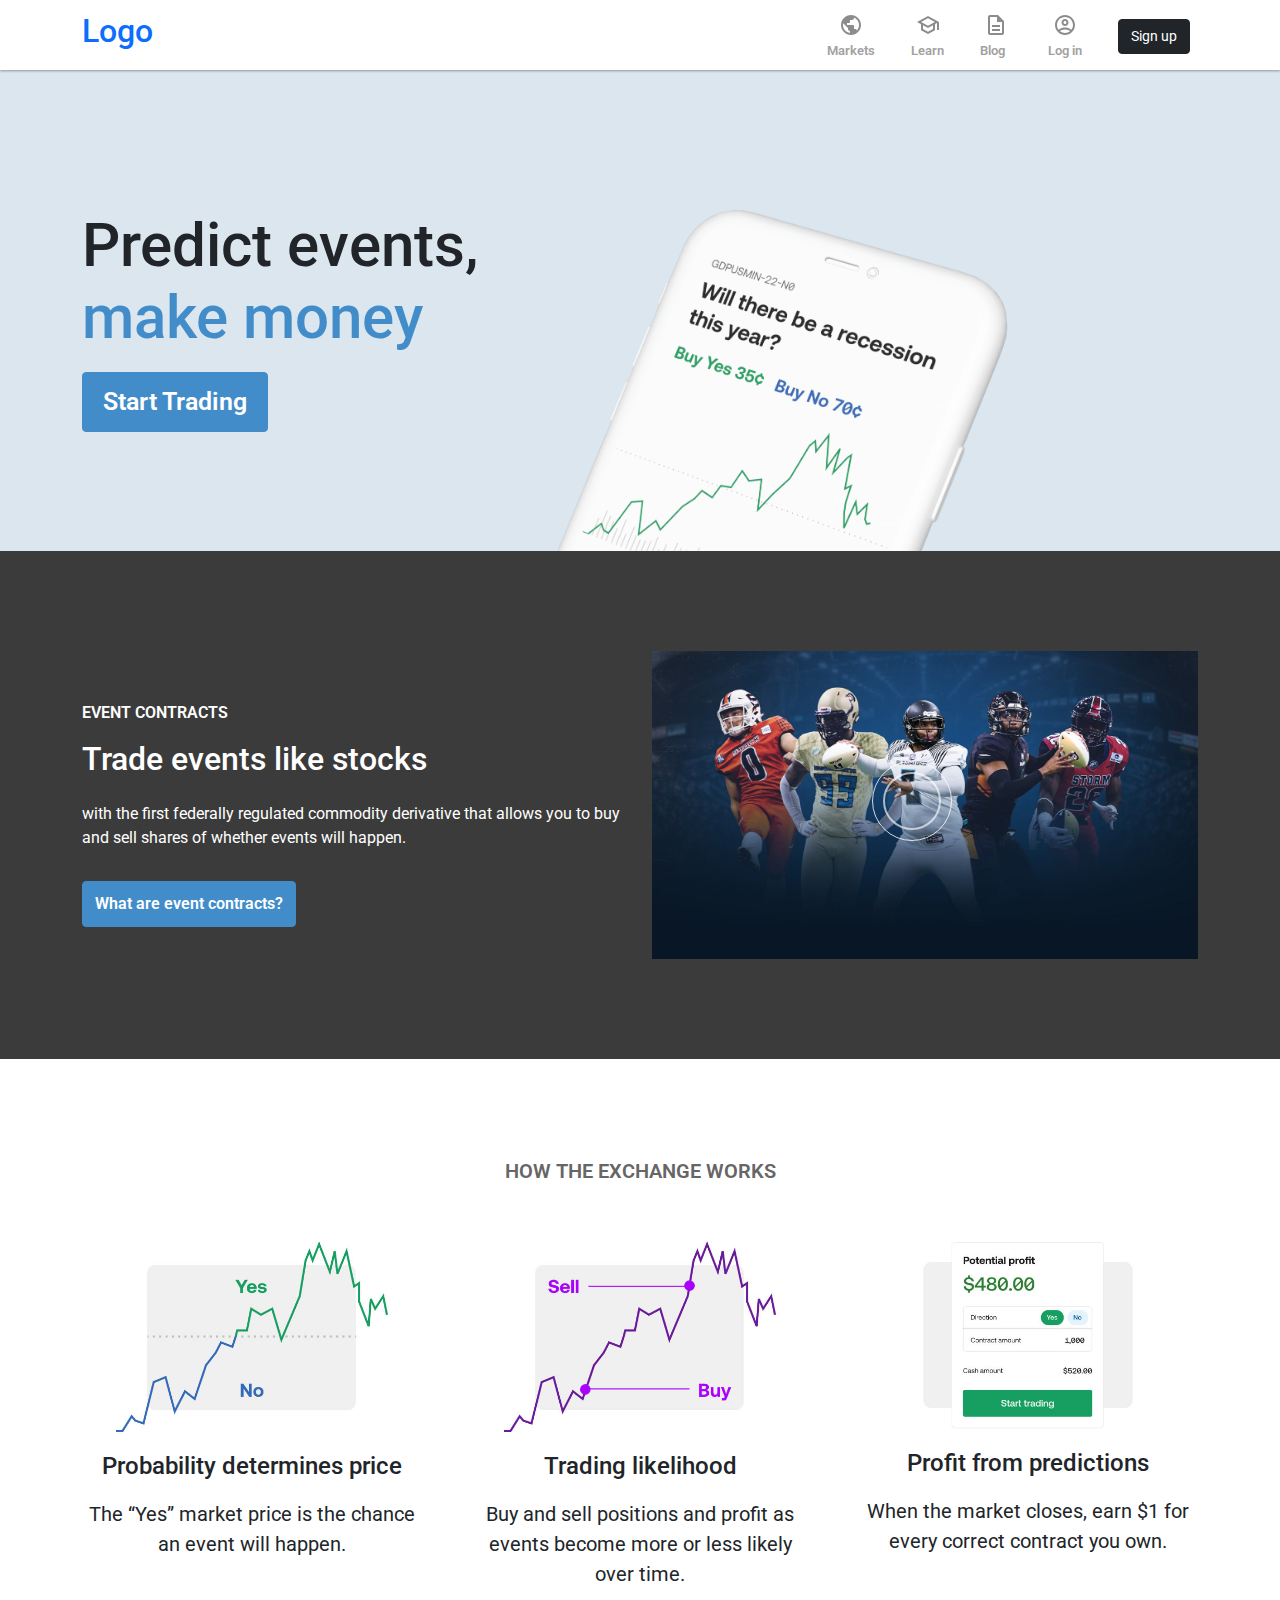
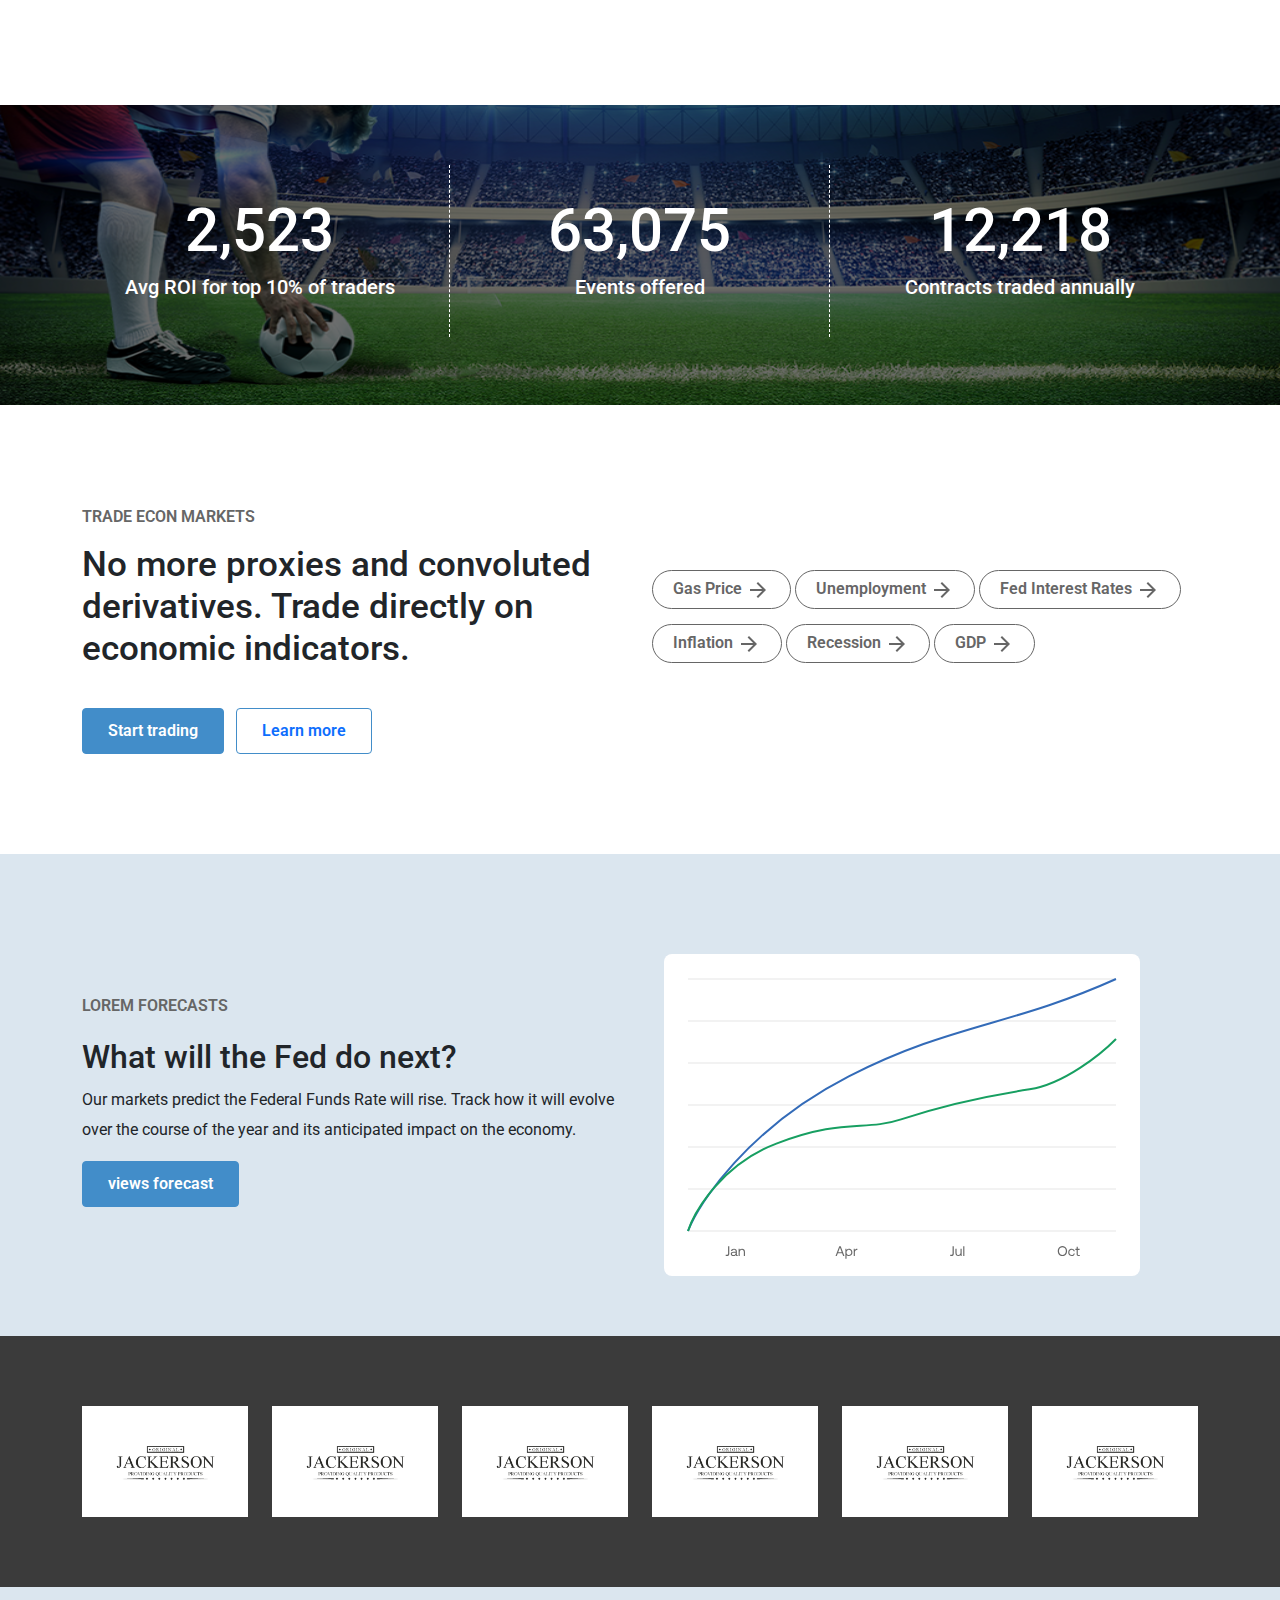
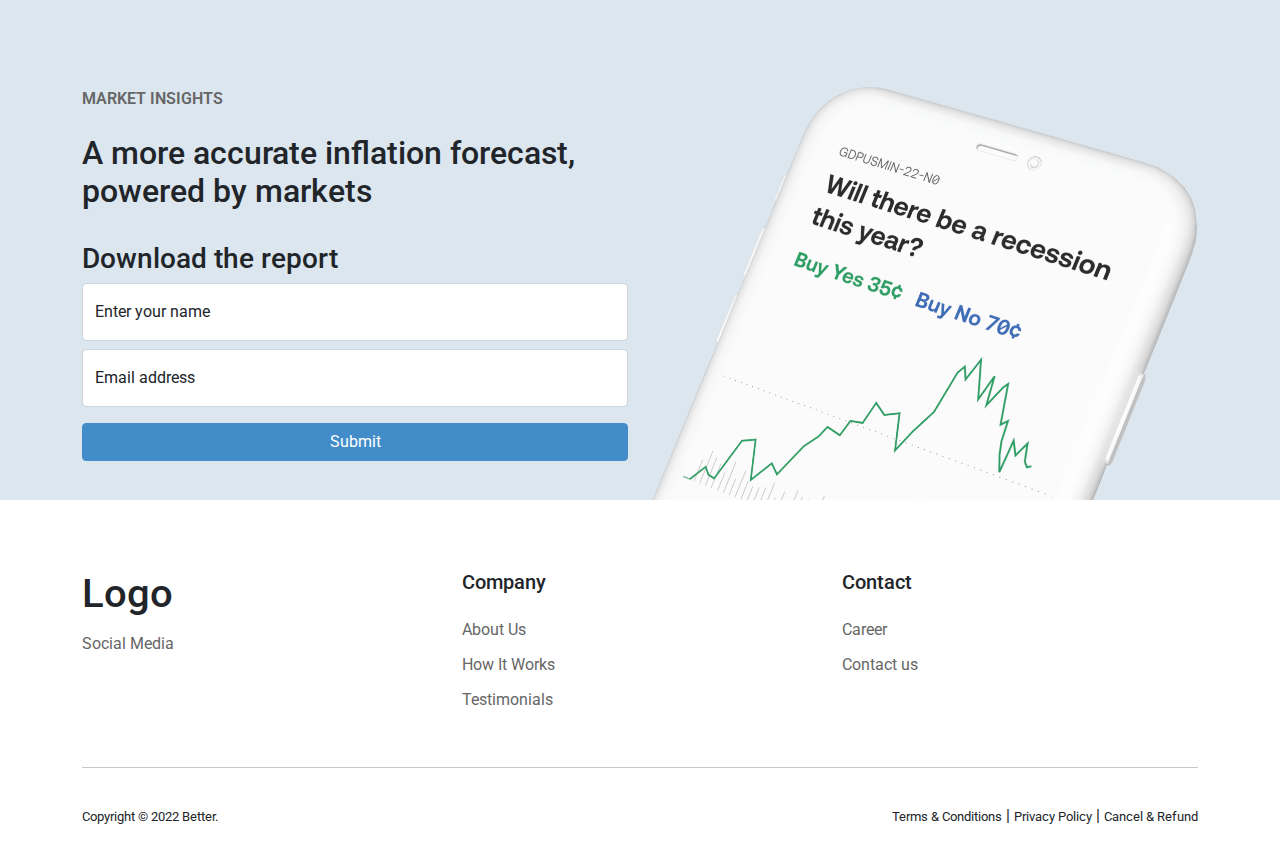
==== index.html @ d5a4577c "first commit" ====
<!DOCTYPE html>
<html lang="en">

<head>
  <!-- Required meta tags -->
  <meta charset="utf-8">
  <meta name="viewport" content="width=device-width, initial-scale=1, shrink-to-fit=no">
  <!-- CSS -->
  <link rel="stylesheet" type="text/css" href="css/internal.min.css">
  <link rel="stylesheet" type="text/css" href="css/owl.carousel.min.css">
  <link rel="stylesheet" type="text/css" href="css/owl.theme.default.css">
  <link rel="stylesheet" type="text/css" href="css/animate.min.css">
  <link rel="stylesheet" type="text/css" href="sass/main.css">
  <link rel="stylesheet" type="text/css" href="sass/responsive.css">
  <link rel="stylesheet" href="https://use.fontawesome.com/releases/v5.8.2/css/all.css"
    integrity="sha384-oS3vJWv+0UjzBfQzYUhtDYW+Pj2yciDJxpsK1OYPAYjqT085Qq/1cq5FLXAZQ7Ay" crossorigin="anonymous">
  <link
    href="https://fonts.googleapis.com/css2?family=Roboto:ital,wght@0,100;0,300;0,400;0,500;0,700;0,900;1,100;1,300;1,400;1,500;1,700;1,900&display=swap"
    rel="stylesheet">
  <!-- js -->
  <script src="https://code.jquery.com/jquery-3.3.1.min.js"></script>
  <title> betting</title>
</head>

<body>

  <div class="navbar-cover">
    <nav id="navbar_top" class="navbar navbar-expand-lg">
      <div class="container">
        <a class="navbar-brand" href="index.html">
          <h2>Logo</h2>
        </a>
        <button class="navbar-toggler" type="button" data-bs-toggle="collapse" data-bs-target="#main_nav"
          aria-expanded="false" aria-label="Toggle navigation">
          <span class="navbar-toggler-icon"><i class="fas fa-bars"></i></span>
        </button>
        <div class="collapse navbar-collapse" id="main_nav">
          <ul class="navbar-nav ms-auto">
            <li class="nav-item"><a class="nav-link n" href="">
                <div class="icons">
                  <svg class="icons-root" focusable="false" viewBox="0 0 24 24" color="rgba(0, 0, 0, 0.45)"
                    aria-hidden="true" style="font-size: 24px; vertical-align: middle;">
                    <path
                      d="M12 2C6.48 2 2 6.48 2 12s4.48 10 10 10 10-4.48 10-10S17.52 2 12 2zm-1 17.93c-3.95-.49-7-3.85-7-7.93 0-.62.08-1.21.21-1.79L9 15v1c0 1.1.9 2 2 2v1.93zm6.9-2.54c-.26-.81-1-1.39-1.9-1.39h-1v-3c0-.55-.45-1-1-1H8v-2h2c.55 0 1-.45 1-1V7h2c1.1 0 2-.9 2-2v-.41c2.93 1.19 5 4.06 5 7.41 0 2.08-.8 3.97-2.1 5.39z">
                    </path>
                  </svg>
                </div>
                Markets
              </a>
            </li>
            <li class="nav-item"><a class="nav-link n" href="">
                <div class="icons">
                  <svg class="icons-root" focusable="false" viewBox="0 0 24 24" color="rgba(0, 0, 0, 0.45)"
                    aria-hidden="true" style="font-size: 24px; vertical-align: middle;">
                    <path
                      d="M12 3L1 9l4 2.18v6L12 21l7-3.82v-6l2-1.09V17h2V9L12 3zm6.82 6L12 12.72 5.18 9 12 5.28 18.82 9zM17 15.99l-5 2.73-5-2.73v-3.72L12 15l5-2.73v3.72z">
                    </path>
                  </svg>
                </div>
                Learn
              </a>
            </li>
            <li class="nav-item"><a class="nav-link n" href="">
                <div class="icons">
                  <svg class="icons-root" focusable="false" viewBox="0 0 24 24" color="rgba(0, 0, 0, 0.45)"
                    aria-hidden="true" style="font-size: 24px; vertical-align: middle;">
                    <path
                      d="M8 16h8v2H8zm0-4h8v2H8zm6-10H6c-1.1 0-2 .9-2 2v16c0 1.1.89 2 1.99 2H18c1.1 0 2-.9 2-2V8l-6-6zm4 18H6V4h7v5h5v11z">
                    </path>
                  </svg>
                </div>
                Blog
              </a>
            </li>
            <li class="nav-item"><a class="nav-link n" href="">
                <div class="icons">
                  <svg class="icons-root" focusable="false" viewBox="0 0 24 24" color="rgba(0, 0, 0, 0.45)"
                    aria-hidden="true" style="font-size: 24px; vertical-align: middle;">
                    <path
                      d="M12 2C6.48 2 2 6.48 2 12s4.48 10 10 10 10-4.48 10-10S17.52 2 12 2zM7.07 18.28c.43-.9 3.05-1.78 4.93-1.78s4.51.88 4.93 1.78C15.57 19.36 13.86 20 12 20s-3.57-.64-4.93-1.72zm11.29-1.45c-1.43-1.74-4.9-2.33-6.36-2.33s-4.93.59-6.36 2.33C4.62 15.49 4 13.82 4 12c0-4.41 3.59-8 8-8s8 3.59 8 8c0 1.82-.62 3.49-1.64 4.83zM12 6c-1.94 0-3.5 1.56-3.5 3.5S10.06 13 12 13s3.5-1.56 3.5-3.5S13.94 6 12 6zm0 5c-.83 0-1.5-.67-1.5-1.5S11.17 8 12 8s1.5.67 1.5 1.5S12.83 11 12 11z">
                    </path>
                  </svg>
                </div>
                Log in
              </a>
            </li>
            <li class="nav-item"><a class="nav-link" href="">
                <button type="button" class="btn btn-dark">Sign up</button>
              </a></li>
          </ul>
        </div>
      </div>
    </nav>
  </div>

  <section id="hero-wrapper">
    <div class="container">
      <div class="row">
        <div class="col-md-5">
          <div class="hero-title">
            <h1>Predict events,
              <span>make money</span>
            </h1>
            <div class="main-btn">
              <button type="button" class="btn btn-primary"> Start Trading</button>
            </div>
          </div>
        </div>
        <div class="col-md-5">
          <div class="hero-img">
            <img src="images/phone.png" alt="img" class="img-fluid">
          </div>
        </div>
      </div>
    </div>
  </section>
  <section id="event-wrapper">
    <div class="container">
      <div class="row">
        <div class="col-md-6">
          <div class="event-title">
            <span>EVENT CONTRACTS</span>
            <h2>Trade events like stocks</h2>
            <p>
              with the first federally regulated commodity derivative that allows you to buy and sell shares of whether
              events will
              happen.
            </p>
            <div class="event-btn">
              <button type="button" class="btn btn-primary">What are event contracts?</button>
            </div>
          </div>
        </div>
        <div class="col-md-6">
          <div class="video-cover">
            <div class="video__icon">
              <div class="circle--outer"></div>
              <div class="circle--inner">
                <!-- Button trigger modal -->
                <button type="button" class="btn btn-primary" data-bs-toggle="modal" data-bs-target="#staticBackdrop">
                  <i class="far fa-play-circle"></i>
                </button>
              </div>
            </div>
          </div>
          <div class="video-img">
            <img src="images/banner.jpg" class="img-fluid" alt="img">
          </div>
        </div>
      </div>
    </div>
  </section>
  <div class="modal fade" id="staticBackdrop" data-bs-backdrop="static" data-bs-keyboard="false" tabindex="-1"
    aria-labelledby="staticBackdropLabel" aria-hidden="true">
    <div class="modal-dialog modal-fullscreen-xxl-down">
      <div class="modal-content">
        <div class="modal-header">
          <h5 class="modal-title" id="staticBackdropLabel">Our Clients Love us</h5>
          <button type="button" class="btn-close" data-bs-dismiss="modal" aria-label="Close"></button>
        </div>
        <div class="modal-body">
          <iframe width="100%" height="430" src="https://www.youtube.com/embed/VUhmbJdhAtQ" title="YouTube video player"
            frameborder="0"
            allow="accelerometer; autoplay; clipboard-write; encrypted-media; gyroscope; picture-in-picture"
            allowfullscreen></iframe>
        </div>
        <div class="modal-footer">
          <button type="button" class="btn btn-secondary" data-bs-dismiss="modal">Close</button>
        </div>
      </div>
    </div>
  </div>
  <section id="exchange-wrapper">
    <div class="container">
      <h2>HOW THE EXCHANGE WORKS</h2>
      <div class="row g-lg-5">
        <div class="col-md-4">
          <div class="box-cover">
            <img src="images/b1.jpg" class="img-fluid" alt="img">
            <h4>Probability determines price</h4>
            <p>
              The “Yes” market price is the chance an event will happen.
            </p>
          </div>
        </div>
        <div class="col-md-4">
          <div class="box-cover">
            <img src="images/b2.jpg" class="img-fluid" alt="img">
            <h4>Trading likelihood</h4>
            <p>
              Buy and sell positions and profit as events become more or less likely over time.
            </p>
          </div>
        </div>
        <div class="col-md-4">
          <div class="box-cover">
            <img src="images/b3.jpg" class="img-fluid" alt="img">
            <h4>Profit from predictions</h4>
            <p>
              When the market closes, earn $1 for every correct contract you own.
            </p>
          </div>
        </div>
      </div>
    </div>
  </section>

  <section id="counter-wrapper">
    <img src="images/s1.png" class="img-fluid" alt="img">
    <div class="image-over-lay">
      <div class="container">
        <div class="row">
          <div class="col-md-4">
            <h1><span class="counter">2,523</span></h1>
            <h3>Avg ROI for top 10% of traders</h3>
          </div>
          <div class="col-md-4">
            <h1><span class="counter">63,075</span></h1>
            <h3>Events offered</h3>
          </div>
          <div class="col-md-4">
            <h1><span class="counter">12,218</span></h1>
            <h3>Contracts traded annually</h3>
          </div>
        </div>
      </div>
    </div>
  </section>
  <section id="trade-markets-wrapper">
    <div class="container">
      <div class="row">
        <div class="col-md-6">
          <div class="trade-title">
            <span>TRADE ECON MARKETS</span>
            <h2>No more proxies and convoluted derivatives. Trade directly on economic indicators.</h2>
            <div class="trade-btn">
              <button type="button" class="btn btn-primary">Start trading</button>&nbsp;&nbsp;
              <button type="button" class="btn btn-outline-primary">Learn more</button>
            </div>
          </div>
        </div>
        <div class="col-md-6">
          <div class="trade-details">
            <button type="button" class="btn btn-outline-primary">
              <!-- <svg class="trade-btn-root" focusable="false" viewBox="0 0 24 24" color="inherit" aria-hidden="true"
                style="font-size: 22px; vertical-align: middle;">
                <path
                  d="M19.77 7.23l.01-.01-3.72-3.72L15 4.56l2.11 2.11c-.94.36-1.61 1.26-1.61 2.33 0 1.38 1.12 2.5 2.5 2.5.36 0 .69-.08 1-.21v7.21c0 .55-.45 1-1 1s-1-.45-1-1V14c0-1.1-.9-2-2-2h-1V5c0-1.1-.9-2-2-2H6c-1.1 0-2 .9-2 2v16h10v-7.5h1.5v5c0 1.38 1.12 2.5 2.5 2.5s2.5-1.12 2.5-2.5V9c0-.69-.28-1.32-.73-1.77zM12 10H6V5h6v5zm6 0c-.55 0-1-.45-1-1s.45-1 1-1 1 .45 1 1-.45 1-1 1z">
                </path>
              </svg> -->
              Gas Price
              <svg class="trade-btn-root" focusable="false" viewBox="0 0 24 24" color="inherit" aria-hidden="true"
                style="font-size: 24px; vertical-align: middle;">
                <path d="M12 4l-1.41 1.41L16.17 11H4v2h12.17l-5.58 5.59L12 20l8-8z"></path>
              </svg>
            </button>
            <button type="button" class="btn btn-outline-primary">
              Unemployment
              <svg class="trade-btn-root" focusable="false" viewBox="0 0 24 24" color="inherit" aria-hidden="true"
                style="font-size: 24px; vertical-align: middle;">
                <path d="M12 4l-1.41 1.41L16.17 11H4v2h12.17l-5.58 5.59L12 20l8-8z"></path>
              </svg>
            </button>
            <button type="button" class="btn btn-outline-primary">
              Fed Interest Rates
              <svg class="trade-btn-root" focusable="false" viewBox="0 0 24 24" color="inherit" aria-hidden="true"
                style="font-size: 24px; vertical-align: middle;">
                <path d="M12 4l-1.41 1.41L16.17 11H4v2h12.17l-5.58 5.59L12 20l8-8z"></path>
              </svg>
            </button>
            <button type="button" class="btn btn-outline-primary">
              Inflation
              <svg class="trade-btn-root" focusable="false" viewBox="0 0 24 24" color="inherit" aria-hidden="true"
                style="font-size: 24px; vertical-align: middle;">
                <path d="M12 4l-1.41 1.41L16.17 11H4v2h12.17l-5.58 5.59L12 20l8-8z"></path>
              </svg>
            </button>
            <button type="button" class="btn btn-outline-primary">
              Recession

              <svg class="trade-btn-root" focusable="false" viewBox="0 0 24 24" color="inherit" aria-hidden="true"
                style="font-size: 24px; vertical-align: middle;">
                <path d="M12 4l-1.41 1.41L16.17 11H4v2h12.17l-5.58 5.59L12 20l8-8z"></path>
              </svg>
            </button>
            <button type="button" class="btn btn-outline-primary">

              GDP
              <svg class="trade-btn-root" focusable="false" viewBox="0 0 24 24" color="inherit" aria-hidden="true"
                style="font-size: 24px; vertical-align: middle;">
                <path d="M12 4l-1.41 1.41L16.17 11H4v2h12.17l-5.58 5.59L12 20l8-8z"></path>
              </svg>
            </button>
          </div>
        </div>
      </div>


    </div>
  </section>

  <section id="for-cast-wrapper">
    <div class="container">
      <div class="row g-lg-5">
        <div class="col-md-6">
          <div class="fore-cast-cover">
            <span>Lorem FORECASTS</span>
            <h2>What will the Fed do next?</h2>
            <p>
              Our markets predict the Federal Funds Rate will rise. Track how it will evolve over the course of the year
              and
              its
              anticipated impact on the economy.
            </p>
            <button type="button" class="btn btn-primary">views forecast</button>
          </div>
        </div>
        <div class="col-md-6">
          <div class="range">
            <img src="images/fed_preview.svg" class="img-fluid" alt="img">
          </div>
        </div>
      </div>

    </div>
  </section>
  <section id="our-partners">
    <div class="container">
      <div class="row">
        <div class="col-md-2">
          <div class="logo-cover">
            <img src="images/p-logo.png" class="img-fluid" alt="logo">
          </div>
        </div>
        <div class="col-md-2">
          <div class="logo-cover">
            <img src="images/p-logo.png" class="img-fluid" alt="logo">
          </div>
        </div>
        <div class="col-md-2">
          <div class="logo-cover">
            <img src="images/p-logo.png" class="img-fluid" alt="logo">
          </div>
        </div>
        <div class="col-md-2">
          <div class="logo-cover">
            <img src="images/p-logo.png" class="img-fluid" alt="logo">
          </div>
        </div>
        <div class="col-md-2">
          <div class="logo-cover">
            <img src="images/p-logo.png" class="img-fluid" alt="logo">
          </div>
        </div>
        <div class="col-md-2">
          <div class="logo-cover">
            <img src="images/p-logo.png" class="img-fluid" alt="logo">
          </div>
        </div>
      </div>
    </div>
  </section>
  <section id="market-insights">
    <div class="container">
      <div class="row">
        <div class="col-md-6">
          <div class="market-form">
            <span>MARKET INSIGHTS</span>
            <h2>A more accurate inflation forecast, powered by markets</h2>
            <h3>Download the report</h3>
            <form>
              <div class="form-floating mb-2">
                <input type="text" class="form-control" id="floatingInput" placeholder="Enter your name">
                <label for="floatingInput">Enter your name</label>
              </div>
              <div class="form-floating mb-3">
                <input type="email" class="form-control" id="floatingInput" placeholder="name@example.com">
                <label for="floatingInput">Email address</label>
              </div>
              <button type="submit" class="btn btn-primary">Submit</button>
            </form>
          </div>
        </div>
        <div class="col-md-6">
          <div class="markets-img">
            <img src="images/phone.png" alt="img" class="img-fluid">
          </div>
        </div>
      </div>
    </div>
  </section>
  <section id="footer-wrapper">
    <div class="container">
      <div class="row">
        <div class="col-md-4">
          <div class="f-cover">
            <h1>Logo</h1>
            <li>Social Media</li>
            <div class="social">
              <span><i class="fab fa-facebook-f"></i></span>
              <span><i class="fab fa-twitter"></i></span>
              <span><i class="fab fa-linkedin-in"></i></span>
              <span><i class="fab fa-youtube"></i></span>
            </div>
          </div>
        </div>
        <div class="col-md-4">
          <div class="f-cover">
            <h5>Company</h5>
            <li>About Us</li>
            <li>How It Works</li>
            <li>Testimonials</li>
          </div>
        </div>
        <div class="col-md-4">
          <div class="f-cover">
            <h5>Contact</h5>
            <li>Career</li>
            <li>Contact us</li>
          </div>

        </div>
      </div>
      <hr class="hr-tag">
    </div>
    <div class="container">
      <div class="power-by">
        <div class="row">
          <div class="col-md-6">
            <span>Copyright © 2022 Better.</span>
          </div>
          <div class="col-md-6" style="text-align: right;">
            <span>Terms & Conditions</span> |
            <span>Privacy Policy</span> |
            <span>Cancel & Refund</span>
          </div>
        </div>
      </div>
    </div>
  </section>

  <script src="js/main.js"></script>
  <script src="js/owl.carousel.min.js"></script>
  <script src="js/popper.min.js"></script>
  <script src="js/wow.min.js"></script>
  <script>
    new WOW().init();
  </script>
  <script src="js/internal.min.js"></script>

</body>

</html>
---- css/internal.min.css ----
@charset "UTF-8";/*!
 * Bootstrap v5.0.0-beta3 (https://getbootstrap.com/)
 * Copyright 2011-2021 The Bootstrap Authors
 * Copyright 2011-2021 Twitter, Inc.
 * Licensed under MIT (https://github.com/twbs/bootstrap/blob/main/LICENSE)
 */:root{--bs-blue:#0d6efd;--bs-indigo:#6610f2;--bs-purple:#6f42c1;--bs-pink:#d63384;--bs-red:#dc3545;--bs-orange:#fd7e14;--bs-yellow:#ffc107;--bs-green:#198754;--bs-teal:#20c997;--bs-cyan:#0dcaf0;--bs-white:#fff;--bs-gray:#6c757d;--bs-gray-dark:#343a40;--bs-primary:#0d6efd;--bs-secondary:#6c757d;--bs-success:#198754;--bs-info:#0dcaf0;--bs-warning:#ffc107;--bs-danger:#dc3545;--bs-light:#f8f9fa;--bs-dark:#212529;--bs-font-sans-serif:system-ui,-apple-system,"Segoe UI",Roboto,"Helvetica Neue",Arial,"Noto Sans","Liberation Sans",sans-serif,"Apple Color Emoji","Segoe UI Emoji","Segoe UI Symbol","Noto Color Emoji";--bs-font-monospace:SFMono-Regular,Menlo,Monaco,Consolas,"Liberation Mono","Courier New",monospace;--bs-gradient:linear-gradient(180deg, rgba(255, 255, 255, 0.15), rgba(255, 255, 255, 0))}*,::after,::before{box-sizing:border-box}@media (prefers-reduced-motion:no-preference){:root{scroll-behavior:smooth}}body{margin:0;font-family:var(--bs-font-sans-serif);font-size:1rem;font-weight:400;line-height:1.5;color:#212529;background-color:#fff;-webkit-text-size-adjust:100%;-webkit-tap-highlight-color:transparent}hr{margin:1rem 0;color:inherit;background-color:currentColor;border:0;opacity:.25}hr:not([size]){height:1px}.h1,.h2,.h3,.h4,.h5,.h6,h1,h2,h3,h4,h5,h6{margin-top:0;margin-bottom:.5rem;font-weight:500;line-height:1.2}.h1,h1{font-size:calc(1.375rem + 1.5vw)}@media (min-width:1200px){.h1,h1{font-size:2.5rem}}.h2,h2{font-size:calc(1.325rem + .9vw)}@media (min-width:1200px){.h2,h2{font-size:2rem}}.h3,h3{font-size:calc(1.3rem + .6vw)}@media (min-width:1200px){.h3,h3{font-size:1.75rem}}.h4,h4{font-size:calc(1.275rem + .3vw)}@media (min-width:1200px){.h4,h4{font-size:1.5rem}}.h5,h5{font-size:1.25rem}.h6,h6{font-size:1rem}p{margin-top:0;margin-bottom:1rem}abbr[data-bs-original-title],abbr[title]{-webkit-text-decoration:underline dotted;text-decoration:underline dotted;cursor:help;-webkit-text-decoration-skip-ink:none;text-decoration-skip-ink:none}address{margin-bottom:1rem;font-style:normal;line-height:inherit}ol,ul{padding-left:2rem}dl,ol,ul{margin-top:0;margin-bottom:1rem}ol ol,ol ul,ul ol,ul ul{margin-bottom:0}dt{font-weight:700}dd{margin-bottom:.5rem;margin-left:0}blockquote{margin:0 0 1rem}b,strong{font-weight:bolder}.small,small{font-size:.875em}.mark,mark{padding:.2em;background-color:#fcf8e3}sub,sup{position:relative;font-size:.75em;line-height:0;vertical-align:baseline}sub{bottom:-.25em}sup{top:-.5em}a{color:#0d6efd;text-decoration:underline}a:hover{color:#0a58ca}a:not([href]):not([class]),a:not([href]):not([class]):hover{color:inherit;text-decoration:none}code,kbd,pre,samp{font-family:var(--bs-font-monospace);font-size:1em;direction:ltr;unicode-bidi:bidi-override}pre{display:block;margin-top:0;margin-bottom:1rem;overflow:auto;font-size:.875em}pre code{font-size:inherit;color:inherit;word-break:normal}code{font-size:.875em;color:#d63384;word-wrap:break-word}a>code{color:inherit}kbd{padding:.2rem .4rem;font-size:.875em;color:#fff;background-color:#212529;border-radius:.2rem}kbd kbd{padding:0;font-size:1em;font-weight:700}figure{margin:0 0 1rem}img,svg{vertical-align:middle}table{caption-side:bottom;border-collapse:collapse}caption{padding-top:.5rem;padding-bottom:.5rem;color:#6c757d;text-align:left}th{text-align:inherit;text-align:-webkit-match-parent}tbody,td,tfoot,th,thead,tr{border-color:inherit;border-style:solid;border-width:0}label{display:inline-block}button{border-radius:0}button:focus:not(:focus-visible){outline:0}button,input,optgroup,select,textarea{margin:0;font-family:inherit;font-size:inherit;line-height:inherit}button,select{text-transform:none}[role=button]{cursor:pointer}select{word-wrap:normal}select:disabled{opacity:1}[list]::-webkit-calendar-picker-indicator{display:none}[type=button],[type=reset],[type=submit],button{-webkit-appearance:button}[type=button]:not(:disabled),[type=reset]:not(:disabled),[type=submit]:not(:disabled),button:not(:disabled){cursor:pointer}::-moz-focus-inner{padding:0;border-style:none}textarea{resize:vertical}fieldset{min-width:0;padding:0;margin:0;border:0}legend{float:left;width:100%;padding:0;margin-bottom:.5rem;font-size:calc(1.275rem + .3vw);line-height:inherit}@media (min-width:1200px){legend{font-size:1.5rem}}legend+*{clear:left}::-webkit-datetime-edit-day-field,::-webkit-datetime-edit-fields-wrapper,::-webkit-datetime-edit-hour-field,::-webkit-datetime-edit-minute,::-webkit-datetime-edit-month-field,::-webkit-datetime-edit-text,::-webkit-datetime-edit-year-field{padding:0}::-webkit-inner-spin-button{height:auto}[type=search]{outline-offset:-2px;-webkit-appearance:textfield}::-webkit-search-decoration{-webkit-appearance:none}::-webkit-color-swatch-wrapper{padding:0}::file-selector-button{font:inherit}::-webkit-file-upload-button{font:inherit;-webkit-appearance:button}output{display:inline-block}iframe{border:0}summary{display:list-item;cursor:pointer}progress{vertical-align:baseline}[hidden]{display:none!important}.lead{font-size:1.25rem;font-weight:300}.display-1{font-size:calc(1.625rem + 4.5vw);font-weight:300;line-height:1.2}@media (min-width:1200px){.display-1{font-size:5rem}}.display-2{font-size:calc(1.575rem + 3.9vw);font-weight:300;line-height:1.2}@media (min-width:1200px){.display-2{font-size:4.5rem}}.display-3{font-size:calc(1.525rem + 3.3vw);font-weight:300;line-height:1.2}@media (min-width:1200px){.display-3{font-size:4rem}}.display-4{font-size:calc(1.475rem + 2.7vw);font-weight:300;line-height:1.2}@media (min-width:1200px){.display-4{font-size:3.5rem}}.display-5{font-size:calc(1.425rem + 2.1vw);font-weight:300;line-height:1.2}@media (min-width:1200px){.display-5{font-size:3rem}}.display-6{font-size:calc(1.375rem + 1.5vw);font-weight:300;line-height:1.2}@media (min-width:1200px){.display-6{font-size:2.5rem}}.list-unstyled{padding-left:0;list-style:none}.list-inline{padding-left:0;list-style:none}.list-inline-item{display:inline-block}.list-inline-item:not(:last-child){margin-right:.5rem}.initialism{font-size:.875em;text-transform:uppercase}.blockquote{margin-bottom:1rem;font-size:1.25rem}.blockquote>:last-child{margin-bottom:0}.blockquote-footer{margin-top:-1rem;margin-bottom:1rem;font-size:.875em;color:#6c757d}.blockquote-footer::before{content:"— "}.img-fluid{max-width:100%;height:auto}.img-thumbnail{padding:.25rem;background-color:#fff;border:1px solid #dee2e6;border-radius:.25rem;max-width:100%;height:auto}.figure{display:inline-block}.figure-img{margin-bottom:.5rem;line-height:1}.figure-caption{font-size:.875em;color:#6c757d}.container,.container-fluid,.container-lg,.container-md,.container-sm,.container-xl,.container-xxl{width:100%;padding-right:var(--bs-gutter-x,.75rem);padding-left:var(--bs-gutter-x,.75rem);margin-right:auto;margin-left:auto}@media (min-width:576px){.container,.container-sm{max-width:540px}}@media (min-width:768px){.container,.container-md,.container-sm{max-width:720px}}@media (min-width:992px){.container,.container-lg,.container-md,.container-sm{max-width:960px}}@media (min-width:1200px){.container,.container-lg,.container-md,.container-sm,.container-xl{max-width:1140px}}@media (min-width:1400px){.container,.container-lg,.container-md,.container-sm,.container-xl,.container-xxl{max-width:1320px}}.row{--bs-gutter-x:1.5rem;--bs-gutter-y:0;display:flex;flex-wrap:wrap;margin-top:calc(var(--bs-gutter-y) * -1);margin-right:calc(var(--bs-gutter-x)/ -2);margin-left:calc(var(--bs-gutter-x)/ -2)}.row>*{flex-shrink:0;width:100%;max-width:100%;padding-right:calc(var(--bs-gutter-x)/ 2);padding-left:calc(var(--bs-gutter-x)/ 2);margin-top:var(--bs-gutter-y)}.col{flex:1 0 0%}.row-cols-auto>*{flex:0 0 auto;width:auto}.row-cols-1>*{flex:0 0 auto;width:100%}.row-cols-2>*{flex:0 0 auto;width:50%}.row-cols-3>*{flex:0 0 auto;width:33.3333333333%}.row-cols-4>*{flex:0 0 auto;width:25%}.row-cols-5>*{flex:0 0 auto;width:20%}.row-cols-6>*{flex:0 0 auto;width:16.6666666667%}.col-auto{flex:0 0 auto;width:auto}.col-1{flex:0 0 auto;width:8.3333333333%}.col-2{flex:0 0 auto;width:16.6666666667%}.col-3{flex:0 0 auto;width:25%}.col-4{flex:0 0 auto;width:33.3333333333%}.col-5{flex:0 0 auto;width:41.6666666667%}.col-6{flex:0 0 auto;width:50%}.col-7{flex:0 0 auto;width:58.3333333333%}.col-8{flex:0 0 auto;width:66.6666666667%}.col-9{flex:0 0 auto;width:75%}.col-10{flex:0 0 auto;width:83.3333333333%}.col-11{flex:0 0 auto;width:91.6666666667%}.col-12{flex:0 0 auto;width:100%}.offset-1{margin-left:8.3333333333%}.offset-2{margin-left:16.6666666667%}.offset-3{margin-left:25%}.offset-4{margin-left:33.3333333333%}.offset-5{margin-left:41.6666666667%}.offset-6{margin-left:50%}.offset-7{margin-left:58.3333333333%}.offset-8{margin-left:66.6666666667%}.offset-9{margin-left:75%}.offset-10{margin-left:83.3333333333%}.offset-11{margin-left:91.6666666667%}.g-0,.gx-0{--bs-gutter-x:0}.g-0,.gy-0{--bs-gutter-y:0}.g-1,.gx-1{--bs-gutter-x:0.25rem}.g-1,.gy-1{--bs-gutter-y:0.25rem}.g-2,.gx-2{--bs-gutter-x:0.5rem}.g-2,.gy-2{--bs-gutter-y:0.5rem}.g-3,.gx-3{--bs-gutter-x:1rem}.g-3,.gy-3{--bs-gutter-y:1rem}.g-4,.gx-4{--bs-gutter-x:1.5rem}.g-4,.gy-4{--bs-gutter-y:1.5rem}.g-5,.gx-5{--bs-gutter-x:3rem}.g-5,.gy-5{--bs-gutter-y:3rem}@media (min-width:576px){.col-sm{flex:1 0 0%}.row-cols-sm-auto>*{flex:0 0 auto;width:auto}.row-cols-sm-1>*{flex:0 0 auto;width:100%}.row-cols-sm-2>*{flex:0 0 auto;width:50%}.row-cols-sm-3>*{flex:0 0 auto;width:33.3333333333%}.row-cols-sm-4>*{flex:0 0 auto;width:25%}.row-cols-sm-5>*{flex:0 0 auto;width:20%}.row-cols-sm-6>*{flex:0 0 auto;width:16.6666666667%}.col-sm-auto{flex:0 0 auto;width:auto}.col-sm-1{flex:0 0 auto;width:8.3333333333%}.col-sm-2{flex:0 0 auto;width:16.6666666667%}.col-sm-3{flex:0 0 auto;width:25%}.col-sm-4{flex:0 0 auto;width:33.3333333333%}.col-sm-5{flex:0 0 auto;width:41.6666666667%}.col-sm-6{flex:0 0 auto;width:50%}.col-sm-7{flex:0 0 auto;width:58.3333333333%}.col-sm-8{flex:0 0 auto;width:66.6666666667%}.col-sm-9{flex:0 0 auto;width:75%}.col-sm-10{flex:0 0 auto;width:83.3333333333%}.col-sm-11{flex:0 0 auto;width:91.6666666667%}.col-sm-12{flex:0 0 auto;width:100%}.offset-sm-0{margin-left:0}.offset-sm-1{margin-left:8.3333333333%}.offset-sm-2{margin-left:16.6666666667%}.offset-sm-3{margin-left:25%}.offset-sm-4{margin-left:33.3333333333%}.offset-sm-5{margin-left:41.6666666667%}.offset-sm-6{margin-left:50%}.offset-sm-7{margin-left:58.3333333333%}.offset-sm-8{margin-left:66.6666666667%}.offset-sm-9{margin-left:75%}.offset-sm-10{margin-left:83.3333333333%}.offset-sm-11{margin-left:91.6666666667%}.g-sm-0,.gx-sm-0{--bs-gutter-x:0}.g-sm-0,.gy-sm-0{--bs-gutter-y:0}.g-sm-1,.gx-sm-1{--bs-gutter-x:0.25rem}.g-sm-1,.gy-sm-1{--bs-gutter-y:0.25rem}.g-sm-2,.gx-sm-2{--bs-gutter-x:0.5rem}.g-sm-2,.gy-sm-2{--bs-gutter-y:0.5rem}.g-sm-3,.gx-sm-3{--bs-gutter-x:1rem}.g-sm-3,.gy-sm-3{--bs-gutter-y:1rem}.g-sm-4,.gx-sm-4{--bs-gutter-x:1.5rem}.g-sm-4,.gy-sm-4{--bs-gutter-y:1.5rem}.g-sm-5,.gx-sm-5{--bs-gutter-x:3rem}.g-sm-5,.gy-sm-5{--bs-gutter-y:3rem}}@media (min-width:768px){.col-md{flex:1 0 0%}.row-cols-md-auto>*{flex:0 0 auto;width:auto}.row-cols-md-1>*{flex:0 0 auto;width:100%}.row-cols-md-2>*{flex:0 0 auto;width:50%}.row-cols-md-3>*{flex:0 0 auto;width:33.3333333333%}.row-cols-md-4>*{flex:0 0 auto;width:25%}.row-cols-md-5>*{flex:0 0 auto;width:20%}.row-cols-md-6>*{flex:0 0 auto;width:16.6666666667%}.col-md-auto{flex:0 0 auto;width:auto}.col-md-1{flex:0 0 auto;width:8.3333333333%}.col-md-2{flex:0 0 auto;width:16.6666666667%}.col-md-3{flex:0 0 auto;width:25%}.col-md-4{flex:0 0 auto;width:33.3333333333%}.col-md-5{flex:0 0 auto;width:41.6666666667%}.col-md-6{flex:0 0 auto;width:50%}.col-md-7{flex:0 0 auto;width:58.3333333333%}.col-md-8{flex:0 0 auto;width:66.6666666667%}.col-md-9{flex:0 0 auto;width:75%}.col-md-10{flex:0 0 auto;width:83.3333333333%}.col-md-11{flex:0 0 auto;width:91.6666666667%}.col-md-12{flex:0 0 auto;width:100%}.offset-md-0{margin-left:0}.offset-md-1{margin-left:8.3333333333%}.offset-md-2{margin-left:16.6666666667%}.offset-md-3{margin-left:25%}.offset-md-4{margin-left:33.3333333333%}.offset-md-5{margin-left:41.6666666667%}.offset-md-6{margin-left:50%}.offset-md-7{margin-left:58.3333333333%}.offset-md-8{margin-left:66.6666666667%}.offset-md-9{margin-left:75%}.offset-md-10{margin-left:83.3333333333%}.offset-md-11{margin-left:91.6666666667%}.g-md-0,.gx-md-0{--bs-gutter-x:0}.g-md-0,.gy-md-0{--bs-gutter-y:0}.g-md-1,.gx-md-1{--bs-gutter-x:0.25rem}.g-md-1,.gy-md-1{--bs-gutter-y:0.25rem}.g-md-2,.gx-md-2{--bs-gutter-x:0.5rem}.g-md-2,.gy-md-2{--bs-gutter-y:0.5rem}.g-md-3,.gx-md-3{--bs-gutter-x:1rem}.g-md-3,.gy-md-3{--bs-gutter-y:1rem}.g-md-4,.gx-md-4{--bs-gutter-x:1.5rem}.g-md-4,.gy-md-4{--bs-gutter-y:1.5rem}.g-md-5,.gx-md-5{--bs-gutter-x:3rem}.g-md-5,.gy-md-5{--bs-gutter-y:3rem}}@media (min-width:992px){.col-lg{flex:1 0 0%}.row-cols-lg-auto>*{flex:0 0 auto;width:auto}.row-cols-lg-1>*{flex:0 0 auto;width:100%}.row-cols-lg-2>*{flex:0 0 auto;width:50%}.row-cols-lg-3>*{flex:0 0 auto;width:33.3333333333%}.row-cols-lg-4>*{flex:0 0 auto;width:25%}.row-cols-lg-5>*{flex:0 0 auto;width:20%}.row-cols-lg-6>*{flex:0 0 auto;width:16.6666666667%}.col-lg-auto{flex:0 0 auto;width:auto}.col-lg-1{flex:0 0 auto;width:8.3333333333%}.col-lg-2{flex:0 0 auto;width:16.6666666667%}.col-lg-3{flex:0 0 auto;width:25%}.col-lg-4{flex:0 0 auto;width:33.3333333333%}.col-lg-5{flex:0 0 auto;width:41.6666666667%}.col-lg-6{flex:0 0 auto;width:50%}.col-lg-7{flex:0 0 auto;width:58.3333333333%}.col-lg-8{flex:0 0 auto;width:66.6666666667%}.col-lg-9{flex:0 0 auto;width:75%}.col-lg-10{flex:0 0 auto;width:83.3333333333%}.col-lg-11{flex:0 0 auto;width:91.6666666667%}.col-lg-12{flex:0 0 auto;width:100%}.offset-lg-0{margin-left:0}.offset-lg-1{margin-left:8.3333333333%}.offset-lg-2{margin-left:16.6666666667%}.offset-lg-3{margin-left:25%}.offset-lg-4{margin-left:33.3333333333%}.offset-lg-5{margin-left:41.6666666667%}.offset-lg-6{margin-left:50%}.offset-lg-7{margin-left:58.3333333333%}.offset-lg-8{margin-left:66.6666666667%}.offset-lg-9{margin-left:75%}.offset-lg-10{margin-left:83.3333333333%}.offset-lg-11{margin-left:91.6666666667%}.g-lg-0,.gx-lg-0{--bs-gutter-x:0}.g-lg-0,.gy-lg-0{--bs-gutter-y:0}.g-lg-1,.gx-lg-1{--bs-gutter-x:0.25rem}.g-lg-1,.gy-lg-1{--bs-gutter-y:0.25rem}.g-lg-2,.gx-lg-2{--bs-gutter-x:0.5rem}.g-lg-2,.gy-lg-2{--bs-gutter-y:0.5rem}.g-lg-3,.gx-lg-3{--bs-gutter-x:1rem}.g-lg-3,.gy-lg-3{--bs-gutter-y:1rem}.g-lg-4,.gx-lg-4{--bs-gutter-x:1.5rem}.g-lg-4,.gy-lg-4{--bs-gutter-y:1.5rem}.g-lg-5,.gx-lg-5{--bs-gutter-x:3rem}.g-lg-5,.gy-lg-5{--bs-gutter-y:3rem}}@media (min-width:1200px){.col-xl{flex:1 0 0%}.row-cols-xl-auto>*{flex:0 0 auto;width:auto}.row-cols-xl-1>*{flex:0 0 auto;width:100%}.row-cols-xl-2>*{flex:0 0 auto;width:50%}.row-cols-xl-3>*{flex:0 0 auto;width:33.3333333333%}.row-cols-xl-4>*{flex:0 0 auto;width:25%}.row-cols-xl-5>*{flex:0 0 auto;width:20%}.row-cols-xl-6>*{flex:0 0 auto;width:16.6666666667%}.col-xl-auto{flex:0 0 auto;width:auto}.col-xl-1{flex:0 0 auto;width:8.3333333333%}.col-xl-2{flex:0 0 auto;width:16.6666666667%}.col-xl-3{flex:0 0 auto;width:25%}.col-xl-4{flex:0 0 auto;width:33.3333333333%}.col-xl-5{flex:0 0 auto;width:41.6666666667%}.col-xl-6{flex:0 0 auto;width:50%}.col-xl-7{flex:0 0 auto;width:58.3333333333%}.col-xl-8{flex:0 0 auto;width:66.6666666667%}.col-xl-9{flex:0 0 auto;width:75%}.col-xl-10{flex:0 0 auto;width:83.3333333333%}.col-xl-11{flex:0 0 auto;width:91.6666666667%}.col-xl-12{flex:0 0 auto;width:100%}.offset-xl-0{margin-left:0}.offset-xl-1{margin-left:8.3333333333%}.offset-xl-2{margin-left:16.6666666667%}.offset-xl-3{margin-left:25%}.offset-xl-4{margin-left:33.3333333333%}.offset-xl-5{margin-left:41.6666666667%}.offset-xl-6{margin-left:50%}.offset-xl-7{margin-left:58.3333333333%}.offset-xl-8{margin-left:66.6666666667%}.offset-xl-9{margin-left:75%}.offset-xl-10{margin-left:83.3333333333%}.offset-xl-11{margin-left:91.6666666667%}.g-xl-0,.gx-xl-0{--bs-gutter-x:0}.g-xl-0,.gy-xl-0{--bs-gutter-y:0}.g-xl-1,.gx-xl-1{--bs-gutter-x:0.25rem}.g-xl-1,.gy-xl-1{--bs-gutter-y:0.25rem}.g-xl-2,.gx-xl-2{--bs-gutter-x:0.5rem}.g-xl-2,.gy-xl-2{--bs-gutter-y:0.5rem}.g-xl-3,.gx-xl-3{--bs-gutter-x:1rem}.g-xl-3,.gy-xl-3{--bs-gutter-y:1rem}.g-xl-4,.gx-xl-4{--bs-gutter-x:1.5rem}.g-xl-4,.gy-xl-4{--bs-gutter-y:1.5rem}.g-xl-5,.gx-xl-5{--bs-gutter-x:3rem}.g-xl-5,.gy-xl-5{--bs-gutter-y:3rem}}@media (min-width:1400px){.col-xxl{flex:1 0 0%}.row-cols-xxl-auto>*{flex:0 0 auto;width:auto}.row-cols-xxl-1>*{flex:0 0 auto;width:100%}.row-cols-xxl-2>*{flex:0 0 auto;width:50%}.row-cols-xxl-3>*{flex:0 0 auto;width:33.3333333333%}.row-cols-xxl-4>*{flex:0 0 auto;width:25%}.row-cols-xxl-5>*{flex:0 0 auto;width:20%}.row-cols-xxl-6>*{flex:0 0 auto;width:16.6666666667%}.col-xxl-auto{flex:0 0 auto;width:auto}.col-xxl-1{flex:0 0 auto;width:8.3333333333%}.col-xxl-2{flex:0 0 auto;width:16.6666666667%}.col-xxl-3{flex:0 0 auto;width:25%}.col-xxl-4{flex:0 0 auto;width:33.3333333333%}.col-xxl-5{flex:0 0 auto;width:41.6666666667%}.col-xxl-6{flex:0 0 auto;width:50%}.col-xxl-7{flex:0 0 auto;width:58.3333333333%}.col-xxl-8{flex:0 0 auto;width:66.6666666667%}.col-xxl-9{flex:0 0 auto;width:75%}.col-xxl-10{flex:0 0 auto;width:83.3333333333%}.col-xxl-11{flex:0 0 auto;width:91.6666666667%}.col-xxl-12{flex:0 0 auto;width:100%}.offset-xxl-0{margin-left:0}.offset-xxl-1{margin-left:8.3333333333%}.offset-xxl-2{margin-left:16.6666666667%}.offset-xxl-3{margin-left:25%}.offset-xxl-4{margin-left:33.3333333333%}.offset-xxl-5{margin-left:41.6666666667%}.offset-xxl-6{margin-left:50%}.offset-xxl-7{margin-left:58.3333333333%}.offset-xxl-8{margin-left:66.6666666667%}.offset-xxl-9{margin-left:75%}.offset-xxl-10{margin-left:83.3333333333%}.offset-xxl-11{margin-left:91.6666666667%}.g-xxl-0,.gx-xxl-0{--bs-gutter-x:0}.g-xxl-0,.gy-xxl-0{--bs-gutter-y:0}.g-xxl-1,.gx-xxl-1{--bs-gutter-x:0.25rem}.g-xxl-1,.gy-xxl-1{--bs-gutter-y:0.25rem}.g-xxl-2,.gx-xxl-2{--bs-gutter-x:0.5rem}.g-xxl-2,.gy-xxl-2{--bs-gutter-y:0.5rem}.g-xxl-3,.gx-xxl-3{--bs-gutter-x:1rem}.g-xxl-3,.gy-xxl-3{--bs-gutter-y:1rem}.g-xxl-4,.gx-xxl-4{--bs-gutter-x:1.5rem}.g-xxl-4,.gy-xxl-4{--bs-gutter-y:1.5rem}.g-xxl-5,.gx-xxl-5{--bs-gutter-x:3rem}.g-xxl-5,.gy-xxl-5{--bs-gutter-y:3rem}}.table{--bs-table-bg:transparent;--bs-table-striped-color:#212529;--bs-table-striped-bg:rgba(0, 0, 0, 0.05);--bs-table-active-color:#212529;--bs-table-active-bg:rgba(0, 0, 0, 0.1);--bs-table-hover-color:#212529;--bs-table-hover-bg:rgba(0, 0, 0, 0.075);width:100%;margin-bottom:1rem;color:#212529;vertical-align:top;border-color:#dee2e6}.table>:not(caption)>*>*{padding:.5rem .5rem;background-color:var(--bs-table-bg);border-bottom-width:1px;box-shadow:inset 0 0 0 9999px var(--bs-table-accent-bg)}.table>tbody{vertical-align:inherit}.table>thead{vertical-align:bottom}.table>:not(:last-child)>:last-child>*{border-bottom-color:currentColor}.caption-top{caption-side:top}.table-sm>:not(caption)>*>*{padding:.25rem .25rem}.table-bordered>:not(caption)>*{border-width:1px 0}.table-bordered>:not(caption)>*>*{border-width:0 1px}.table-borderless>:not(caption)>*>*{border-bottom-width:0}.table-striped>tbody>tr:nth-of-type(odd){--bs-table-accent-bg:var(--bs-table-striped-bg);color:var(--bs-table-striped-color)}.table-active{--bs-table-accent-bg:var(--bs-table-active-bg);color:var(--bs-table-active-color)}.table-hover>tbody>tr:hover{--bs-table-accent-bg:var(--bs-table-hover-bg);color:var(--bs-table-hover-color)}.table-primary{--bs-table-bg:#cfe2ff;--bs-table-striped-bg:#c5d7f2;--bs-table-striped-color:#000;--bs-table-active-bg:#bacbe6;--bs-table-active-color:#000;--bs-table-hover-bg:#bfd1ec;--bs-table-hover-color:#000;color:#000;border-color:#bacbe6}.table-secondary{--bs-table-bg:#e2e3e5;--bs-table-striped-bg:#d7d8da;--bs-table-striped-color:#000;--bs-table-active-bg:#cbccce;--bs-table-active-color:#000;--bs-table-hover-bg:#d1d2d4;--bs-table-hover-color:#000;color:#000;border-color:#cbccce}.table-success{--bs-table-bg:#d1e7dd;--bs-table-striped-bg:#c7dbd2;--bs-table-striped-color:#000;--bs-table-active-bg:#bcd0c7;--bs-table-active-color:#000;--bs-table-hover-bg:#c1d6cc;--bs-table-hover-color:#000;color:#000;border-color:#bcd0c7}.table-info{--bs-table-bg:#cff4fc;--bs-table-striped-bg:#c5e8ef;--bs-table-striped-color:#000;--bs-table-active-bg:#badce3;--bs-table-active-color:#000;--bs-table-hover-bg:#bfe2e9;--bs-table-hover-color:#000;color:#000;border-color:#badce3}.table-warning{--bs-table-bg:#fff3cd;--bs-table-striped-bg:#f2e7c3;--bs-table-striped-color:#000;--bs-table-active-bg:#e6dbb9;--bs-table-active-color:#000;--bs-table-hover-bg:#ece1be;--bs-table-hover-color:#000;color:#000;border-color:#e6dbb9}.table-danger{--bs-table-bg:#f8d7da;--bs-table-striped-bg:#eccccf;--bs-table-striped-color:#000;--bs-table-active-bg:#dfc2c4;--bs-table-active-color:#000;--bs-table-hover-bg:#e5c7ca;--bs-table-hover-color:#000;color:#000;border-color:#dfc2c4}.table-light{--bs-table-bg:#f8f9fa;--bs-table-striped-bg:#ecedee;--bs-table-striped-color:#000;--bs-table-active-bg:#dfe0e1;--bs-table-active-color:#000;--bs-table-hover-bg:#e5e6e7;--bs-table-hover-color:#000;color:#000;border-color:#dfe0e1}.table-dark{--bs-table-bg:#212529;--bs-table-striped-bg:#2c3034;--bs-table-striped-color:#fff;--bs-table-active-bg:#373b3e;--bs-table-active-color:#fff;--bs-table-hover-bg:#323539;--bs-table-hover-color:#fff;color:#fff;border-color:#373b3e}.table-responsive{overflow-x:auto;-webkit-overflow-scrolling:touch}@media (max-width:575.98px){.table-responsive-sm{overflow-x:auto;-webkit-overflow-scrolling:touch}}@media (max-width:767.98px){.table-responsive-md{overflow-x:auto;-webkit-overflow-scrolling:touch}}@media (max-width:991.98px){.table-responsive-lg{overflow-x:auto;-webkit-overflow-scrolling:touch}}@media (max-width:1199.98px){.table-responsive-xl{overflow-x:auto;-webkit-overflow-scrolling:touch}}@media (max-width:1399.98px){.table-responsive-xxl{overflow-x:auto;-webkit-overflow-scrolling:touch}}.form-label{margin-bottom:.5rem}.col-form-label{padding-top:calc(.375rem + 1px);padding-bottom:calc(.375rem + 1px);margin-bottom:0;font-size:inherit;line-height:1.5}.col-form-label-lg{padding-top:calc(.5rem + 1px);padding-bottom:calc(.5rem + 1px);font-size:1.25rem}.col-form-label-sm{padding-top:calc(.25rem + 1px);padding-bottom:calc(.25rem + 1px);font-size:.875rem}.form-text{margin-top:.25rem;font-size:.875em;color:#6c757d}.form-control{display:block;width:100%;padding:.375rem .75rem;font-size:1rem;font-weight:400;line-height:1.5;color:#212529;background-color:#fff;background-clip:padding-box;border:1px solid #ced4da;-webkit-appearance:none;-moz-appearance:none;appearance:none;border-radius:.25rem;transition:border-color .15s ease-in-out,box-shadow .15s ease-in-out}@media (prefers-reduced-motion:reduce){.form-control{transition:none}}.form-control[type=file]{overflow:hidden}.form-control[type=file]:not(:disabled):not([readonly]){cursor:pointer}.form-control:focus{color:#212529;background-color:#fff;border-color:#86b7fe;outline:0;box-shadow:0 0 0 .25rem rgba(13,110,253,.25)}.form-control::-webkit-date-and-time-value{height:1.5em}.form-control::-moz-placeholder{color:#6c757d;opacity:1}.form-control::placeholder{color:#6c757d;opacity:1}.form-control:disabled,.form-control[readonly]{background-color:#e9ecef;opacity:1}.form-control::file-selector-button{padding:.375rem .75rem;margin:-.375rem -.75rem;-webkit-margin-end:.75rem;margin-inline-end:.75rem;color:#212529;background-color:#e9ecef;pointer-events:none;border-color:inherit;border-style:solid;border-width:0;border-inline-end-width:1px;border-radius:0;transition:color .15s ease-in-out,background-color .15s ease-in-out,border-color .15s ease-in-out,box-shadow .15s ease-in-out}@media (prefers-reduced-motion:reduce){.form-control::file-selector-button{transition:none}}.form-control:hover:not(:disabled):not([readonly])::file-selector-button{background-color:#dde0e3}.form-control::-webkit-file-upload-button{padding:.375rem .75rem;margin:-.375rem -.75rem;-webkit-margin-end:.75rem;margin-inline-end:.75rem;color:#212529;background-color:#e9ecef;pointer-events:none;border-color:inherit;border-style:solid;border-width:0;border-inline-end-width:1px;border-radius:0;-webkit-transition:color .15s ease-in-out,background-color .15s ease-in-out,border-color .15s ease-in-out,box-shadow .15s ease-in-out;transition:color .15s ease-in-out,background-color .15s ease-in-out,border-color .15s ease-in-out,box-shadow .15s ease-in-out}@media (prefers-reduced-motion:reduce){.form-control::-webkit-file-upload-button{-webkit-transition:none;transition:none}}.form-control:hover:not(:disabled):not([readonly])::-webkit-file-upload-button{background-color:#dde0e3}.form-control-plaintext{display:block;width:100%;padding:.375rem 0;margin-bottom:0;line-height:1.5;color:#212529;background-color:transparent;border:solid transparent;border-width:1px 0}.form-control-plaintext.form-control-lg,.form-control-plaintext.form-control-sm{padding-right:0;padding-left:0}.form-control-sm{min-height:calc(1.5em + .5rem + 2px);padding:.25rem .5rem;font-size:.875rem;border-radius:.2rem}.form-control-sm::file-selector-button{padding:.25rem .5rem;margin:-.25rem -.5rem;-webkit-margin-end:.5rem;margin-inline-end:.5rem}.form-control-sm::-webkit-file-upload-button{padding:.25rem .5rem;margin:-.25rem -.5rem;-webkit-margin-end:.5rem;margin-inline-end:.5rem}.form-control-lg{min-height:calc(1.5em + 1rem + 2px);padding:.5rem 1rem;font-size:1.25rem;border-radius:.3rem}.form-control-lg::file-selector-button{padding:.5rem 1rem;margin:-.5rem -1rem;-webkit-margin-end:1rem;margin-inline-end:1rem}.form-control-lg::-webkit-file-upload-button{padding:.5rem 1rem;margin:-.5rem -1rem;-webkit-margin-end:1rem;margin-inline-end:1rem}textarea.form-control{min-height:calc(1.5em + .75rem + 2px)}textarea.form-control-sm{min-height:calc(1.5em + .5rem + 2px)}textarea.form-control-lg{min-height:calc(1.5em + 1rem + 2px)}.form-control-color{max-width:3rem;height:auto;padding:.375rem}.form-control-color:not(:disabled):not([readonly]){cursor:pointer}.form-control-color::-moz-color-swatch{height:1.5em;border-radius:.25rem}.form-control-color::-webkit-color-swatch{height:1.5em;border-radius:.25rem}.form-select{display:block;width:100%;padding:.375rem 2.25rem .375rem .75rem;font-size:1rem;font-weight:400;line-height:1.5;color:#212529;background-color:#fff;background-image:url("data:image/svg+xml,%3csvg xmlns='http://www.w3.org/2000/svg' viewBox='0 0 16 16'%3e%3cpath fill='none' stroke='%23343a40' stroke-linecap='round' stroke-linejoin='round' stroke-width='2' d='M2 5l6 6 6-6'/%3e%3c/svg%3e");background-repeat:no-repeat;background-position:right .75rem center;background-size:16px 12px;border:1px solid #ced4da;border-radius:.25rem;-webkit-appearance:none;-moz-appearance:none;appearance:none}.form-select:focus{border-color:#86b7fe;outline:0;box-shadow:0 0 0 .25rem rgba(13,110,253,.25)}.form-select[multiple],.form-select[size]:not([size="1"]){padding-right:.75rem;background-image:none}.form-select:disabled{background-color:#e9ecef}.form-select:-moz-focusring{color:transparent;text-shadow:0 0 0 #212529}.form-select-sm{padding-top:.25rem;padding-bottom:.25rem;padding-left:.5rem;font-size:.875rem}.form-select-lg{padding-top:.5rem;padding-bottom:.5rem;padding-left:1rem;font-size:1.25rem}.form-check{display:block;min-height:1.5rem;padding-left:1.5em;margin-bottom:.125rem}.form-check .form-check-input{float:left;margin-left:-1.5em}.form-check-input{width:1em;height:1em;margin-top:.25em;vertical-align:top;background-color:#fff;background-repeat:no-repeat;background-position:center;background-size:contain;border:1px solid rgba(0,0,0,.25);-webkit-appearance:none;-moz-appearance:none;appearance:none;-webkit-print-color-adjust:exact;color-adjust:exact}.form-check-input[type=checkbox]{border-radius:.25em}.form-check-input[type=radio]{border-radius:50%}.form-check-input:active{filter:brightness(90%)}.form-check-input:focus{border-color:#86b7fe;outline:0;box-shadow:0 0 0 .25rem rgba(13,110,253,.25)}.form-check-input:checked{background-color:#0d6efd;border-color:#0d6efd}.form-check-input:checked[type=checkbox]{background-image:url("data:image/svg+xml,%3csvg xmlns='http://www.w3.org/2000/svg' viewBox='0 0 20 20'%3e%3cpath fill='none' stroke='%23fff' stroke-linecap='round' stroke-linejoin='round' stroke-width='3' d='M6 10l3 3l6-6'/%3e%3c/svg%3e")}.form-check-input:checked[type=radio]{background-image:url("data:image/svg+xml,%3csvg xmlns='http://www.w3.org/2000/svg' viewBox='-4 -4 8 8'%3e%3ccircle r='2' fill='%23fff'/%3e%3c/svg%3e")}.form-check-input[type=checkbox]:indeterminate{background-color:#0d6efd;border-color:#0d6efd;background-image:url("data:image/svg+xml,%3csvg xmlns='http://www.w3.org/2000/svg' viewBox='0 0 20 20'%3e%3cpath fill='none' stroke='%23fff' stroke-linecap='round' stroke-linejoin='round' stroke-width='3' d='M6 10h8'/%3e%3c/svg%3e")}.form-check-input:disabled{pointer-events:none;filter:none;opacity:.5}.form-check-input:disabled~.form-check-label,.form-check-input[disabled]~.form-check-label{opacity:.5}.form-switch{padding-left:2.5em}.form-switch .form-check-input{width:2em;margin-left:-2.5em;background-image:url("data:image/svg+xml,%3csvg xmlns='http://www.w3.org/2000/svg' viewBox='-4 -4 8 8'%3e%3ccircle r='3' fill='rgba%280, 0, 0, 0.25%29'/%3e%3c/svg%3e");background-position:left center;border-radius:2em;transition:background-position .15s ease-in-out}@media (prefers-reduced-motion:reduce){.form-switch .form-check-input{transition:none}}.form-switch .form-check-input:focus{background-image:url("data:image/svg+xml,%3csvg xmlns='http://www.w3.org/2000/svg' viewBox='-4 -4 8 8'%3e%3ccircle r='3' fill='%2386b7fe'/%3e%3c/svg%3e")}.form-switch .form-check-input:checked{background-position:right center;background-image:url("data:image/svg+xml,%3csvg xmlns='http://www.w3.org/2000/svg' viewBox='-4 -4 8 8'%3e%3ccircle r='3' fill='%23fff'/%3e%3c/svg%3e")}.form-check-inline{display:inline-block;margin-right:1rem}.btn-check{position:absolute;clip:rect(0,0,0,0);pointer-events:none}.btn-check:disabled+.btn,.btn-check[disabled]+.btn{pointer-events:none;filter:none;opacity:.65}.form-range{width:100%;height:1.5rem;padding:0;background-color:transparent;-webkit-appearance:none;-moz-appearance:none;appearance:none}.form-range:focus{outline:0}.form-range:focus::-webkit-slider-thumb{box-shadow:0 0 0 1px #fff,0 0 0 .25rem rgba(13,110,253,.25)}.form-range:focus::-moz-range-thumb{box-shadow:0 0 0 1px #fff,0 0 0 .25rem rgba(13,110,253,.25)}.form-range::-moz-focus-outer{border:0}.form-range::-webkit-slider-thumb{width:1rem;height:1rem;margin-top:-.25rem;background-color:#0d6efd;border:0;border-radius:1rem;-webkit-transition:background-color .15s ease-in-out,border-color .15s ease-in-out,box-shadow .15s ease-in-out;transition:background-color .15s ease-in-out,border-color .15s ease-in-out,box-shadow .15s ease-in-out;-webkit-appearance:none;appearance:none}@media (prefers-reduced-motion:reduce){.form-range::-webkit-slider-thumb{-webkit-transition:none;transition:none}}.form-range::-webkit-slider-thumb:active{background-color:#b6d4fe}.form-range::-webkit-slider-runnable-track{width:100%;height:.5rem;color:transparent;cursor:pointer;background-color:#dee2e6;border-color:transparent;border-radius:1rem}.form-range::-moz-range-thumb{width:1rem;height:1rem;background-color:#0d6efd;border:0;border-radius:1rem;-moz-transition:background-color .15s ease-in-out,border-color .15s ease-in-out,box-shadow .15s ease-in-out;transition:background-color .15s ease-in-out,border-color .15s ease-in-out,box-shadow .15s ease-in-out;-moz-appearance:none;appearance:none}@media (prefers-reduced-motion:reduce){.form-range::-moz-range-thumb{-moz-transition:none;transition:none}}.form-range::-moz-range-thumb:active{background-color:#b6d4fe}.form-range::-moz-range-track{width:100%;height:.5rem;color:transparent;cursor:pointer;background-color:#dee2e6;border-color:transparent;border-radius:1rem}.form-range:disabled{pointer-events:none}.form-range:disabled::-webkit-slider-thumb{background-color:#adb5bd}.form-range:disabled::-moz-range-thumb{background-color:#adb5bd}.form-floating{position:relative}.form-floating>.form-control,.form-floating>.form-select{height:calc(3.5rem + 2px);padding:1rem .75rem}.form-floating>label{position:absolute;top:0;left:0;height:100%;padding:1rem .75rem;pointer-events:none;border:1px solid transparent;transform-origin:0 0;transition:opacity .1s ease-in-out,transform .1s ease-in-out}@media (prefers-reduced-motion:reduce){.form-floating>label{transition:none}}.form-floating>.form-control::-moz-placeholder{color:transparent}.form-floating>.form-control::placeholder{color:transparent}.form-floating>.form-control:not(:-moz-placeholder-shown){padding-top:1.625rem;padding-bottom:.625rem}.form-floating>.form-control:focus,.form-floating>.form-control:not(:placeholder-shown){padding-top:1.625rem;padding-bottom:.625rem}.form-floating>.form-control:-webkit-autofill{padding-top:1.625rem;padding-bottom:.625rem}.form-floating>.form-select{padding-top:1.625rem;padding-bottom:.625rem}.form-floating>.form-control:not(:-moz-placeholder-shown)~label{opacity:.65;transform:scale(.85) translateY(-.5rem) translateX(.15rem)}.form-floating>.form-control:focus~label,.form-floating>.form-control:not(:placeholder-shown)~label,.form-floating>.form-select~label{opacity:.65;transform:scale(.85) translateY(-.5rem) translateX(.15rem)}.form-floating>.form-control:-webkit-autofill~label{opacity:.65;transform:scale(.85) translateY(-.5rem) translateX(.15rem)}.input-group{position:relative;display:flex;flex-wrap:wrap;align-items:stretch;width:100%}.input-group>.form-control,.input-group>.form-select{position:relative;flex:1 1 auto;width:1%;min-width:0}.input-group>.form-control:focus,.input-group>.form-select:focus{z-index:3}.input-group .btn{position:relative;z-index:2}.input-group .btn:focus{z-index:3}.input-group-text{display:flex;align-items:center;padding:.375rem .75rem;font-size:1rem;font-weight:400;line-height:1.5;color:#212529;text-align:center;white-space:nowrap;background-color:#e9ecef;border:1px solid #ced4da;border-radius:.25rem}.input-group-lg>.btn,.input-group-lg>.form-control,.input-group-lg>.form-select,.input-group-lg>.input-group-text{padding:.5rem 1rem;font-size:1.25rem;border-radius:.3rem}.input-group-sm>.btn,.input-group-sm>.form-control,.input-group-sm>.form-select,.input-group-sm>.input-group-text{padding:.25rem .5rem;font-size:.875rem;border-radius:.2rem}.input-group-lg>.form-select,.input-group-sm>.form-select{padding-right:3rem}.input-group:not(.has-validation)>.dropdown-toggle:nth-last-child(n+3),.input-group:not(.has-validation)>:not(:last-child):not(.dropdown-toggle):not(.dropdown-menu){border-top-right-radius:0;border-bottom-right-radius:0}.input-group.has-validation>.dropdown-toggle:nth-last-child(n+4),.input-group.has-validation>:nth-last-child(n+3):not(.dropdown-toggle):not(.dropdown-menu){border-top-right-radius:0;border-bottom-right-radius:0}.input-group>:not(:first-child):not(.dropdown-menu):not(.valid-tooltip):not(.valid-feedback):not(.invalid-tooltip):not(.invalid-feedback){margin-left:-1px;border-top-left-radius:0;border-bottom-left-radius:0}.valid-feedback{display:none;width:100%;margin-top:.25rem;font-size:.875em;color:#198754}.valid-tooltip{position:absolute;top:100%;z-index:5;display:none;max-width:100%;padding:.25rem .5rem;margin-top:.1rem;font-size:.875rem;color:#fff;background-color:rgba(25,135,84,.9);border-radius:.25rem}.is-valid~.valid-feedback,.is-valid~.valid-tooltip,.was-validated :valid~.valid-feedback,.was-validated :valid~.valid-tooltip{display:block}.form-control.is-valid,.was-validated .form-control:valid{border-color:#198754;padding-right:calc(1.5em + .75rem);background-image:url("data:image/svg+xml,%3csvg xmlns='http://www.w3.org/2000/svg' viewBox='0 0 8 8'%3e%3cpath fill='%23198754' d='M2.3 6.73L.6 4.53c-.4-1.04.46-1.4 1.1-.8l1.1 1.4 3.4-3.8c.6-.63 1.6-.27 1.2.7l-4 4.6c-.43.5-.8.4-1.1.1z'/%3e%3c/svg%3e");background-repeat:no-repeat;background-position:right calc(.375em + .1875rem) center;background-size:calc(.75em + .375rem) calc(.75em + .375rem)}.form-control.is-valid:focus,.was-validated .form-control:valid:focus{border-color:#198754;box-shadow:0 0 0 .25rem rgba(25,135,84,.25)}.was-validated textarea.form-control:valid,textarea.form-control.is-valid{padding-right:calc(1.5em + .75rem);background-position:top calc(.375em + .1875rem) right calc(.375em + .1875rem)}.form-select.is-valid,.was-validated .form-select:valid{border-color:#198754;padding-right:4.125rem;background-image:url("data:image/svg+xml,%3csvg xmlns='http://www.w3.org/2000/svg' viewBox='0 0 16 16'%3e%3cpath fill='none' stroke='%23343a40' stroke-linecap='round' stroke-linejoin='round' stroke-width='2' d='M2 5l6 6 6-6'/%3e%3c/svg%3e"),url("data:image/svg+xml,%3csvg xmlns='http://www.w3.org/2000/svg' viewBox='0 0 8 8'%3e%3cpath fill='%23198754' d='M2.3 6.73L.6 4.53c-.4-1.04.46-1.4 1.1-.8l1.1 1.4 3.4-3.8c.6-.63 1.6-.27 1.2.7l-4 4.6c-.43.5-.8.4-1.1.1z'/%3e%3c/svg%3e");background-position:right .75rem center,center right 2.25rem;background-size:16px 12px,calc(.75em + .375rem) calc(.75em + .375rem)}.form-select.is-valid:focus,.was-validated .form-select:valid:focus{border-color:#198754;box-shadow:0 0 0 .25rem rgba(25,135,84,.25)}.form-check-input.is-valid,.was-validated .form-check-input:valid{border-color:#198754}.form-check-input.is-valid:checked,.was-validated .form-check-input:valid:checked{background-color:#198754}.form-check-input.is-valid:focus,.was-validated .form-check-input:valid:focus{box-shadow:0 0 0 .25rem rgba(25,135,84,.25)}.form-check-input.is-valid~.form-check-label,.was-validated .form-check-input:valid~.form-check-label{color:#198754}.form-check-inline .form-check-input~.valid-feedback{margin-left:.5em}.input-group .form-control.is-valid,.input-group .form-select.is-valid,.was-validated .input-group .form-control:valid,.was-validated .input-group .form-select:valid{z-index:3}.invalid-feedback{display:none;width:100%;margin-top:.25rem;font-size:.875em;color:#dc3545}.invalid-tooltip{position:absolute;top:100%;z-index:5;display:none;max-width:100%;padding:.25rem .5rem;margin-top:.1rem;font-size:.875rem;color:#fff;background-color:rgba(220,53,69,.9);border-radius:.25rem}.is-invalid~.invalid-feedback,.is-invalid~.invalid-tooltip,.was-validated :invalid~.invalid-feedback,.was-validated :invalid~.invalid-tooltip{display:block}.form-control.is-invalid,.was-validated .form-control:invalid{border-color:#dc3545;padding-right:calc(1.5em + .75rem);background-image:url("data:image/svg+xml,%3csvg xmlns='http://www.w3.org/2000/svg' viewBox='0 0 12 12' width='12' height='12' fill='none' stroke='%23dc3545'%3e%3ccircle cx='6' cy='6' r='4.5'/%3e%3cpath stroke-linejoin='round' d='M5.8 3.6h.4L6 6.5z'/%3e%3ccircle cx='6' cy='8.2' r='.6' fill='%23dc3545' stroke='none'/%3e%3c/svg%3e");background-repeat:no-repeat;background-position:right calc(.375em + .1875rem) center;background-size:calc(.75em + .375rem) calc(.75em + .375rem)}.form-control.is-invalid:focus,.was-validated .form-control:invalid:focus{border-color:#dc3545;box-shadow:0 0 0 .25rem rgba(220,53,69,.25)}.was-validated textarea.form-control:invalid,textarea.form-control.is-invalid{padding-right:calc(1.5em + .75rem);background-position:top calc(.375em + .1875rem) right calc(.375em + .1875rem)}.form-select.is-invalid,.was-validated .form-select:invalid{border-color:#dc3545;padding-right:4.125rem;background-image:url("data:image/svg+xml,%3csvg xmlns='http://www.w3.org/2000/svg' viewBox='0 0 16 16'%3e%3cpath fill='none' stroke='%23343a40' stroke-linecap='round' stroke-linejoin='round' stroke-width='2' d='M2 5l6 6 6-6'/%3e%3c/svg%3e"),url("data:image/svg+xml,%3csvg xmlns='http://www.w3.org/2000/svg' viewBox='0 0 12 12' width='12' height='12' fill='none' stroke='%23dc3545'%3e%3ccircle cx='6' cy='6' r='4.5'/%3e%3cpath stroke-linejoin='round' d='M5.8 3.6h.4L6 6.5z'/%3e%3ccircle cx='6' cy='8.2' r='.6' fill='%23dc3545' stroke='none'/%3e%3c/svg%3e");background-position:right .75rem center,center right 2.25rem;background-size:16px 12px,calc(.75em + .375rem) calc(.75em + .375rem)}.form-select.is-invalid:focus,.was-validated .form-select:invalid:focus{border-color:#dc3545;box-shadow:0 0 0 .25rem rgba(220,53,69,.25)}.form-check-input.is-invalid,.was-validated .form-check-input:invalid{border-color:#dc3545}.form-check-input.is-invalid:checked,.was-validated .form-check-input:invalid:checked{background-color:#dc3545}.form-check-input.is-invalid:focus,.was-validated .form-check-input:invalid:focus{box-shadow:0 0 0 .25rem rgba(220,53,69,.25)}.form-check-input.is-invalid~.form-check-label,.was-validated .form-check-input:invalid~.form-check-label{color:#dc3545}.form-check-inline .form-check-input~.invalid-feedback{margin-left:.5em}.input-group .form-control.is-invalid,.input-group .form-select.is-invalid,.was-validated .input-group .form-control:invalid,.was-validated .input-group .form-select:invalid{z-index:3}.btn{display:inline-block;font-weight:400;line-height:1.5;color:#212529;text-align:center;text-decoration:none;vertical-align:middle;cursor:pointer;-webkit-user-select:none;-moz-user-select:none;user-select:none;background-color:transparent;border:1px solid transparent;padding:.375rem .75rem;font-size:1rem;border-radius:.25rem;transition:color .15s ease-in-out,background-color .15s ease-in-out,border-color .15s ease-in-out,box-shadow .15s ease-in-out}@media (prefers-reduced-motion:reduce){.btn{transition:none}}.btn:hover{color:#212529}.btn-check:focus+.btn,.btn:focus{outline:0;box-shadow:0 0 0 .25rem rgba(13,110,253,.25)}.btn.disabled,.btn:disabled,fieldset:disabled .btn{pointer-events:none;opacity:.65}.btn-primary{color:#fff;background-color:#0d6efd;border-color:#0d6efd}.btn-primary:hover{color:#fff;background-color:#0b5ed7;border-color:#0a58ca}.btn-check:focus+.btn-primary,.btn-primary:focus{color:#fff;background-color:#0b5ed7;border-color:#0a58ca;box-shadow:0 0 0 .25rem rgba(49,132,253,.5)}.btn-check:active+.btn-primary,.btn-check:checked+.btn-primary,.btn-primary.active,.btn-primary:active,.show>.btn-primary.dropdown-toggle{color:#fff;background-color:#0a58ca;border-color:#0a53be}.btn-check:active+.btn-primary:focus,.btn-check:checked+.btn-primary:focus,.btn-primary.active:focus,.btn-primary:active:focus,.show>.btn-primary.dropdown-toggle:focus{box-shadow:0 0 0 .25rem rgba(49,132,253,.5)}.btn-primary.disabled,.btn-primary:disabled{color:#fff;background-color:#0d6efd;border-color:#0d6efd}.btn-secondary{color:#fff;background-color:#6c757d;border-color:#6c757d}.btn-secondary:hover{color:#fff;background-color:#5c636a;border-color:#565e64}.btn-check:focus+.btn-secondary,.btn-secondary:focus{color:#fff;background-color:#5c636a;border-color:#565e64;box-shadow:0 0 0 .25rem rgba(130,138,145,.5)}.btn-check:active+.btn-secondary,.btn-check:checked+.btn-secondary,.btn-secondary.active,.btn-secondary:active,.show>.btn-secondary.dropdown-toggle{color:#fff;background-color:#565e64;border-color:#51585e}.btn-check:active+.btn-secondary:focus,.btn-check:checked+.btn-secondary:focus,.btn-secondary.active:focus,.btn-secondary:active:focus,.show>.btn-secondary.dropdown-toggle:focus{box-shadow:0 0 0 .25rem rgba(130,138,145,.5)}.btn-secondary.disabled,.btn-secondary:disabled{color:#fff;background-color:#6c757d;border-color:#6c757d}.btn-success{color:#fff;background-color:#198754;border-color:#198754}.btn-success:hover{color:#fff;background-color:#157347;border-color:#146c43}.btn-check:focus+.btn-success,.btn-success:focus{color:#fff;background-color:#157347;border-color:#146c43;box-shadow:0 0 0 .25rem rgba(60,153,110,.5)}.btn-check:active+.btn-success,.btn-check:checked+.btn-success,.btn-success.active,.btn-success:active,.show>.btn-success.dropdown-toggle{color:#fff;background-color:#146c43;border-color:#13653f}.btn-check:active+.btn-success:focus,.btn-check:checked+.btn-success:focus,.btn-success.active:focus,.btn-success:active:focus,.show>.btn-success.dropdown-toggle:focus{box-shadow:0 0 0 .25rem rgba(60,153,110,.5)}.btn-success.disabled,.btn-success:disabled{color:#fff;background-color:#198754;border-color:#198754}.btn-info{color:#000;background-color:#0dcaf0;border-color:#0dcaf0}.btn-info:hover{color:#000;background-color:#31d2f2;border-color:#25cff2}.btn-check:focus+.btn-info,.btn-info:focus{color:#000;background-color:#31d2f2;border-color:#25cff2;box-shadow:0 0 0 .25rem rgba(11,172,204,.5)}.btn-check:active+.btn-info,.btn-check:checked+.btn-info,.btn-info.active,.btn-info:active,.show>.btn-info.dropdown-toggle{color:#000;background-color:#3dd5f3;border-color:#25cff2}.btn-check:active+.btn-info:focus,.btn-check:checked+.btn-info:focus,.btn-info.active:focus,.btn-info:active:focus,.show>.btn-info.dropdown-toggle:focus{box-shadow:0 0 0 .25rem rgba(11,172,204,.5)}.btn-info.disabled,.btn-info:disabled{color:#000;background-color:#0dcaf0;border-color:#0dcaf0}.btn-warning{color:#000;background-color:#ffc107;border-color:#ffc107}.btn-warning:hover{color:#000;background-color:#ffca2c;border-color:#ffc720}.btn-check:focus+.btn-warning,.btn-warning:focus{color:#000;background-color:#ffca2c;border-color:#ffc720;box-shadow:0 0 0 .25rem rgba(217,164,6,.5)}.btn-check:active+.btn-warning,.btn-check:checked+.btn-warning,.btn-warning.active,.btn-warning:active,.show>.btn-warning.dropdown-toggle{color:#000;background-color:#ffcd39;border-color:#ffc720}.btn-check:active+.btn-warning:focus,.btn-check:checked+.btn-warning:focus,.btn-warning.active:focus,.btn-warning:active:focus,.show>.btn-warning.dropdown-toggle:focus{box-shadow:0 0 0 .25rem rgba(217,164,6,.5)}.btn-warning.disabled,.btn-warning:disabled{color:#000;background-color:#ffc107;border-color:#ffc107}.btn-danger{color:#fff;background-color:#dc3545;border-color:#dc3545}.btn-danger:hover{color:#fff;background-color:#bb2d3b;border-color:#b02a37}.btn-check:focus+.btn-danger,.btn-danger:focus{color:#fff;background-color:#bb2d3b;border-color:#b02a37;box-shadow:0 0 0 .25rem rgba(225,83,97,.5)}.btn-check:active+.btn-danger,.btn-check:checked+.btn-danger,.btn-danger.active,.btn-danger:active,.show>.btn-danger.dropdown-toggle{color:#fff;background-color:#b02a37;border-color:#a52834}.btn-check:active+.btn-danger:focus,.btn-check:checked+.btn-danger:focus,.btn-danger.active:focus,.btn-danger:active:focus,.show>.btn-danger.dropdown-toggle:focus{box-shadow:0 0 0 .25rem rgba(225,83,97,.5)}.btn-danger.disabled,.btn-danger:disabled{color:#fff;background-color:#dc3545;border-color:#dc3545}.btn-light{color:#000;background-color:#f8f9fa;border-color:#f8f9fa}.btn-light:hover{color:#000;background-color:#f9fafb;border-color:#f9fafb}.btn-check:focus+.btn-light,.btn-light:focus{color:#000;background-color:#f9fafb;border-color:#f9fafb;box-shadow:0 0 0 .25rem rgba(211,212,213,.5)}.btn-check:active+.btn-light,.btn-check:checked+.btn-light,.btn-light.active,.btn-light:active,.show>.btn-light.dropdown-toggle{color:#000;background-color:#f9fafb;border-color:#f9fafb}.btn-check:active+.btn-light:focus,.btn-check:checked+.btn-light:focus,.btn-light.active:focus,.btn-light:active:focus,.show>.btn-light.dropdown-toggle:focus{box-shadow:0 0 0 .25rem rgba(211,212,213,.5)}.btn-light.disabled,.btn-light:disabled{color:#000;background-color:#f8f9fa;border-color:#f8f9fa}.btn-dark{color:#fff;background-color:#212529;border-color:#212529}.btn-dark:hover{color:#fff;background-color:#1c1f23;border-color:#1a1e21}.btn-check:focus+.btn-dark,.btn-dark:focus{color:#fff;background-color:#1c1f23;border-color:#1a1e21;box-shadow:0 0 0 .25rem rgba(66,70,73,.5)}.btn-check:active+.btn-dark,.btn-check:checked+.btn-dark,.btn-dark.active,.btn-dark:active,.show>.btn-dark.dropdown-toggle{color:#fff;background-color:#1a1e21;border-color:#191c1f}.btn-check:active+.btn-dark:focus,.btn-check:checked+.btn-dark:focus,.btn-dark.active:focus,.btn-dark:active:focus,.show>.btn-dark.dropdown-toggle:focus{box-shadow:0 0 0 .25rem rgba(66,70,73,.5)}.btn-dark.disabled,.btn-dark:disabled{color:#fff;background-color:#212529;border-color:#212529}.btn-outline-primary{color:#0d6efd;border-color:#0d6efd}.btn-outline-primary:hover{color:#fff;background-color:#0d6efd;border-color:#0d6efd}.btn-check:focus+.btn-outline-primary,.btn-outline-primary:focus{box-shadow:0 0 0 .25rem rgba(13,110,253,.5)}.btn-check:active+.btn-outline-primary,.btn-check:checked+.btn-outline-primary,.btn-outline-primary.active,.btn-outline-primary.dropdown-toggle.show,.btn-outline-primary:active{color:#fff;background-color:#0d6efd;border-color:#0d6efd}.btn-check:active+.btn-outline-primary:focus,.btn-check:checked+.btn-outline-primary:focus,.btn-outline-primary.active:focus,.btn-outline-primary.dropdown-toggle.show:focus,.btn-outline-primary:active:focus{box-shadow:0 0 0 .25rem rgba(13,110,253,.5)}.btn-outline-primary.disabled,.btn-outline-primary:disabled{color:#0d6efd;background-color:transparent}.btn-outline-secondary{color:#6c757d;border-color:#6c757d}.btn-outline-secondary:hover{color:#fff;background-color:#6c757d;border-color:#6c757d}.btn-check:focus+.btn-outline-secondary,.btn-outline-secondary:focus{box-shadow:0 0 0 .25rem rgba(108,117,125,.5)}.btn-check:active+.btn-outline-secondary,.btn-check:checked+.btn-outline-secondary,.btn-outline-secondary.active,.btn-outline-secondary.dropdown-toggle.show,.btn-outline-secondary:active{color:#fff;background-color:#6c757d;border-color:#6c757d}.btn-check:active+.btn-outline-secondary:focus,.btn-check:checked+.btn-outline-secondary:focus,.btn-outline-secondary.active:focus,.btn-outline-secondary.dropdown-toggle.show:focus,.btn-outline-secondary:active:focus{box-shadow:0 0 0 .25rem rgba(108,117,125,.5)}.btn-outline-secondary.disabled,.btn-outline-secondary:disabled{color:#6c757d;background-color:transparent}.btn-outline-success{color:#198754;border-color:#198754}.btn-outline-success:hover{color:#fff;background-color:#198754;border-color:#198754}.btn-check:focus+.btn-outline-success,.btn-outline-success:focus{box-shadow:0 0 0 .25rem rgba(25,135,84,.5)}.btn-check:active+.btn-outline-success,.btn-check:checked+.btn-outline-success,.btn-outline-success.active,.btn-outline-success.dropdown-toggle.show,.btn-outline-success:active{color:#fff;background-color:#198754;border-color:#198754}.btn-check:active+.btn-outline-success:focus,.btn-check:checked+.btn-outline-success:focus,.btn-outline-success.active:focus,.btn-outline-success.dropdown-toggle.show:focus,.btn-outline-success:active:focus{box-shadow:0 0 0 .25rem rgba(25,135,84,.5)}.btn-outline-success.disabled,.btn-outline-success:disabled{color:#198754;background-color:transparent}.btn-outline-info{color:#0dcaf0;border-color:#0dcaf0}.btn-outline-info:hover{color:#000;background-color:#0dcaf0;border-color:#0dcaf0}.btn-check:focus+.btn-outline-info,.btn-outline-info:focus{box-shadow:0 0 0 .25rem rgba(13,202,240,.5)}.btn-check:active+.btn-outline-info,.btn-check:checked+.btn-outline-info,.btn-outline-info.active,.btn-outline-info.dropdown-toggle.show,.btn-outline-info:active{color:#000;background-color:#0dcaf0;border-color:#0dcaf0}.btn-check:active+.btn-outline-info:focus,.btn-check:checked+.btn-outline-info:focus,.btn-outline-info.active:focus,.btn-outline-info.dropdown-toggle.show:focus,.btn-outline-info:active:focus{box-shadow:0 0 0 .25rem rgba(13,202,240,.5)}.btn-outline-info.disabled,.btn-outline-info:disabled{color:#0dcaf0;background-color:transparent}.btn-outline-warning{color:#ffc107;border-color:#ffc107}.btn-outline-warning:hover{color:#000;background-color:#ffc107;border-color:#ffc107}.btn-check:focus+.btn-outline-warning,.btn-outline-warning:focus{box-shadow:0 0 0 .25rem rgba(255,193,7,.5)}.btn-check:active+.btn-outline-warning,.btn-check:checked+.btn-outline-warning,.btn-outline-warning.active,.btn-outline-warning.dropdown-toggle.show,.btn-outline-warning:active{color:#000;background-color:#ffc107;border-color:#ffc107}.btn-check:active+.btn-outline-warning:focus,.btn-check:checked+.btn-outline-warning:focus,.btn-outline-warning.active:focus,.btn-outline-warning.dropdown-toggle.show:focus,.btn-outline-warning:active:focus{box-shadow:0 0 0 .25rem rgba(255,193,7,.5)}.btn-outline-warning.disabled,.btn-outline-warning:disabled{color:#ffc107;background-color:transparent}.btn-outline-danger{color:#dc3545;border-color:#dc3545}.btn-outline-danger:hover{color:#fff;background-color:#dc3545;border-color:#dc3545}.btn-check:focus+.btn-outline-danger,.btn-outline-danger:focus{box-shadow:0 0 0 .25rem rgba(220,53,69,.5)}.btn-check:active+.btn-outline-danger,.btn-check:checked+.btn-outline-danger,.btn-outline-danger.active,.btn-outline-danger.dropdown-toggle.show,.btn-outline-danger:active{color:#fff;background-color:#dc3545;border-color:#dc3545}.btn-check:active+.btn-outline-danger:focus,.btn-check:checked+.btn-outline-danger:focus,.btn-outline-danger.active:focus,.btn-outline-danger.dropdown-toggle.show:focus,.btn-outline-danger:active:focus{box-shadow:0 0 0 .25rem rgba(220,53,69,.5)}.btn-outline-danger.disabled,.btn-outline-danger:disabled{color:#dc3545;background-color:transparent}.btn-outline-light{color:#f8f9fa;border-color:#f8f9fa}.btn-outline-light:hover{color:#000;background-color:#f8f9fa;border-color:#f8f9fa}.btn-check:focus+.btn-outline-light,.btn-outline-light:focus{box-shadow:0 0 0 .25rem rgba(248,249,250,.5)}.btn-check:active+.btn-outline-light,.btn-check:checked+.btn-outline-light,.btn-outline-light.active,.btn-outline-light.dropdown-toggle.show,.btn-outline-light:active{color:#000;background-color:#f8f9fa;border-color:#f8f9fa}.btn-check:active+.btn-outline-light:focus,.btn-check:checked+.btn-outline-light:focus,.btn-outline-light.active:focus,.btn-outline-light.dropdown-toggle.show:focus,.btn-outline-light:active:focus{box-shadow:0 0 0 .25rem rgba(248,249,250,.5)}.btn-outline-light.disabled,.btn-outline-light:disabled{color:#f8f9fa;background-color:transparent}.btn-outline-dark{color:#212529;border-color:#212529}.btn-outline-dark:hover{color:#fff;background-color:#212529;border-color:#212529}.btn-check:focus+.btn-outline-dark,.btn-outline-dark:focus{box-shadow:0 0 0 .25rem rgba(33,37,41,.5)}.btn-check:active+.btn-outline-dark,.btn-check:checked+.btn-outline-dark,.btn-outline-dark.active,.btn-outline-dark.dropdown-toggle.show,.btn-outline-dark:active{color:#fff;background-color:#212529;border-color:#212529}.btn-check:active+.btn-outline-dark:focus,.btn-check:checked+.btn-outline-dark:focus,.btn-outline-dark.active:focus,.btn-outline-dark.dropdown-toggle.show:focus,.btn-outline-dark:active:focus{box-shadow:0 0 0 .25rem rgba(33,37,41,.5)}.btn-outline-dark.disabled,.btn-outline-dark:disabled{color:#212529;background-color:transparent}.btn-link{font-weight:400;color:#0d6efd;text-decoration:underline}.btn-link:hover{color:#0a58ca}.btn-link.disabled,.btn-link:disabled{color:#6c757d}.btn-group-lg>.btn,.btn-lg{padding:.5rem 1rem;font-size:1.25rem;border-radius:.3rem}.btn-group-sm>.btn,.btn-sm{padding:.25rem .5rem;font-size:.875rem;border-radius:.2rem}.fade{transition:opacity .15s linear}@media (prefers-reduced-motion:reduce){.fade{transition:none}}.fade:not(.show){opacity:0}.collapse:not(.show){display:none}.collapsing{height:0;overflow:hidden;transition:height .35s ease}@media (prefers-reduced-motion:reduce){.collapsing{transition:none}}.dropdown,.dropend,.dropstart,.dropup{position:relative}.dropdown-toggle{white-space:nowrap}.dropdown-toggle::after{display:inline-block;margin-left:.255em;vertical-align:.255em;content:"";border-top:.3em solid;border-right:.3em solid transparent;border-bottom:0;border-left:.3em solid transparent}.dropdown-toggle:empty::after{margin-left:0}.dropdown-menu{position:absolute;top:100%;z-index:1000;display:none;min-width:10rem;padding:.5rem 0;margin:0;font-size:1rem;color:#212529;text-align:left;list-style:none;background-color:#fff;background-clip:padding-box;border:1px solid rgba(0,0,0,.15);border-radius:.25rem}.dropdown-menu[data-bs-popper]{left:0;margin-top:.125rem}.dropdown-menu-start{--bs-position:start}.dropdown-menu-start[data-bs-popper]{right:auto;left:0}.dropdown-menu-end{--bs-position:end}.dropdown-menu-end[data-bs-popper]{right:0;left:auto}@media (min-width:576px){.dropdown-menu-sm-start{--bs-position:start}.dropdown-menu-sm-start[data-bs-popper]{right:auto;left:0}.dropdown-menu-sm-end{--bs-position:end}.dropdown-menu-sm-end[data-bs-popper]{right:0;left:auto}}@media (min-width:768px){.dropdown-menu-md-start{--bs-position:start}.dropdown-menu-md-start[data-bs-popper]{right:auto;left:0}.dropdown-menu-md-end{--bs-position:end}.dropdown-menu-md-end[data-bs-popper]{right:0;left:auto}}@media (min-width:992px){.dropdown-menu-lg-start{--bs-position:start}.dropdown-menu-lg-start[data-bs-popper]{right:auto;left:0}.dropdown-menu-lg-end{--bs-position:end}.dropdown-menu-lg-end[data-bs-popper]{right:0;left:auto}}@media (min-width:1200px){.dropdown-menu-xl-start{--bs-position:start}.dropdown-menu-xl-start[data-bs-popper]{right:auto;left:0}.dropdown-menu-xl-end{--bs-position:end}.dropdown-menu-xl-end[data-bs-popper]{right:0;left:auto}}@media (min-width:1400px){.dropdown-menu-xxl-start{--bs-position:start}.dropdown-menu-xxl-start[data-bs-popper]{right:auto;left:0}.dropdown-menu-xxl-end{--bs-position:end}.dropdown-menu-xxl-end[data-bs-popper]{right:0;left:auto}}.dropup .dropdown-menu[data-bs-popper]{top:auto;bottom:100%;margin-top:0;margin-bottom:.125rem}.dropup .dropdown-toggle::after{display:inline-block;margin-left:.255em;vertical-align:.255em;content:"";border-top:0;border-right:.3em solid transparent;border-bottom:.3em solid;border-left:.3em solid transparent}.dropup .dropdown-toggle:empty::after{margin-left:0}.dropend .dropdown-menu{top:0;right:auto;left:100%}.dropend .dropdown-menu[data-bs-popper]{margin-top:0;margin-left:.125rem}.dropend .dropdown-toggle::after{display:inline-block;margin-left:.255em;vertical-align:.255em;content:"";border-top:.3em solid transparent;border-right:0;border-bottom:.3em solid transparent;border-left:.3em solid}.dropend .dropdown-toggle:empty::after{margin-left:0}.dropend .dropdown-toggle::after{vertical-align:0}.dropstart .dropdown-menu{top:0;right:100%;left:auto}.dropstart .dropdown-menu[data-bs-popper]{margin-top:0;margin-right:.125rem}.dropstart .dropdown-toggle::after{display:inline-block;margin-left:.255em;vertical-align:.255em;content:""}.dropstart .dropdown-toggle::after{display:none}.dropstart .dropdown-toggle::before{display:inline-block;margin-right:.255em;vertical-align:.255em;content:"";border-top:.3em solid transparent;border-right:.3em solid;border-bottom:.3em solid transparent}.dropstart .dropdown-toggle:empty::after{margin-left:0}.dropstart .dropdown-toggle::before{vertical-align:0}.dropdown-divider{height:0;margin:.5rem 0;overflow:hidden;border-top:1px solid rgba(0,0,0,.15)}.dropdown-item{display:block;width:100%;padding:.25rem 1rem;clear:both;font-weight:400;color:#212529;text-align:inherit;text-decoration:none;white-space:nowrap;background-color:transparent;border:0}.dropdown-item:focus,.dropdown-item:hover{color:#1e2125;background-color:#e9ecef}.dropdown-item.active,.dropdown-item:active{color:#fff;text-decoration:none;background-color:#0d6efd}.dropdown-item.disabled,.dropdown-item:disabled{color:#adb5bd;pointer-events:none;background-color:transparent}.dropdown-menu.show{display:block}.dropdown-header{display:block;padding:.5rem 1rem;margin-bottom:0;font-size:.875rem;color:#6c757d;white-space:nowrap}.dropdown-item-text{display:block;padding:.25rem 1rem;color:#212529}.dropdown-menu-dark{color:#dee2e6;background-color:#343a40;border-color:rgba(0,0,0,.15)}.dropdown-menu-dark .dropdown-item{color:#dee2e6}.dropdown-menu-dark .dropdown-item:focus,.dropdown-menu-dark .dropdown-item:hover{color:#fff;background-color:rgba(255,255,255,.15)}.dropdown-menu-dark .dropdown-item.active,.dropdown-menu-dark .dropdown-item:active{color:#fff;background-color:#0d6efd}.dropdown-menu-dark .dropdown-item.disabled,.dropdown-menu-dark .dropdown-item:disabled{color:#adb5bd}.dropdown-menu-dark .dropdown-divider{border-color:rgba(0,0,0,.15)}.dropdown-menu-dark .dropdown-item-text{color:#dee2e6}.dropdown-menu-dark .dropdown-header{color:#adb5bd}.btn-group,.btn-group-vertical{position:relative;display:inline-flex;vertical-align:middle}.btn-group-vertical>.btn,.btn-group>.btn{position:relative;flex:1 1 auto}.btn-group-vertical>.btn-check:checked+.btn,.btn-group-vertical>.btn-check:focus+.btn,.btn-group-vertical>.btn.active,.btn-group-vertical>.btn:active,.btn-group-vertical>.btn:focus,.btn-group-vertical>.btn:hover,.btn-group>.btn-check:checked+.btn,.btn-group>.btn-check:focus+.btn,.btn-group>.btn.active,.btn-group>.btn:active,.btn-group>.btn:focus,.btn-group>.btn:hover{z-index:1}.btn-toolbar{display:flex;flex-wrap:wrap;justify-content:flex-start}.btn-toolbar .input-group{width:auto}.btn-group>.btn-group:not(:first-child),.btn-group>.btn:not(:first-child){margin-left:-1px}.btn-group>.btn-group:not(:last-child)>.btn,.btn-group>.btn:not(:last-child):not(.dropdown-toggle){border-top-right-radius:0;border-bottom-right-radius:0}.btn-group>.btn-group:not(:first-child)>.btn,.btn-group>.btn:nth-child(n+3),.btn-group>:not(.btn-check)+.btn{border-top-left-radius:0;border-bottom-left-radius:0}.dropdown-toggle-split{padding-right:.5625rem;padding-left:.5625rem}.dropdown-toggle-split::after,.dropend .dropdown-toggle-split::after,.dropup .dropdown-toggle-split::after{margin-left:0}.dropstart .dropdown-toggle-split::before{margin-right:0}.btn-group-sm>.btn+.dropdown-toggle-split,.btn-sm+.dropdown-toggle-split{padding-right:.375rem;padding-left:.375rem}.btn-group-lg>.btn+.dropdown-toggle-split,.btn-lg+.dropdown-toggle-split{padding-right:.75rem;padding-left:.75rem}.btn-group-vertical{flex-direction:column;align-items:flex-start;justify-content:center}.btn-group-vertical>.btn,.btn-group-vertical>.btn-group{width:100%}.btn-group-vertical>.btn-group:not(:first-child),.btn-group-vertical>.btn:not(:first-child){margin-top:-1px}.btn-group-vertical>.btn-group:not(:last-child)>.btn,.btn-group-vertical>.btn:not(:last-child):not(.dropdown-toggle){border-bottom-right-radius:0;border-bottom-left-radius:0}.btn-group-vertical>.btn-group:not(:first-child)>.btn,.btn-group-vertical>.btn~.btn{border-top-left-radius:0;border-top-right-radius:0}.nav{display:flex;flex-wrap:wrap;padding-left:0;margin-bottom:0;list-style:none}.nav-link{display:block;padding:.5rem 1rem;text-decoration:none;transition:color .15s ease-in-out,background-color .15s ease-in-out,border-color .15s ease-in-out}@media (prefers-reduced-motion:reduce){.nav-link{transition:none}}.nav-link.disabled{color:#6c757d;pointer-events:none;cursor:default}.nav-tabs{border-bottom:1px solid #dee2e6}.nav-tabs .nav-link{margin-bottom:-1px;background:0 0;border:1px solid transparent;border-top-left-radius:.25rem;border-top-right-radius:.25rem}.nav-tabs .nav-link:focus,.nav-tabs .nav-link:hover{border-color:#e9ecef #e9ecef #dee2e6;isolation:isolate}.nav-tabs .nav-link.disabled{color:#6c757d;background-color:transparent;border-color:transparent}.nav-tabs .nav-item.show .nav-link,.nav-tabs .nav-link.active{color:#495057;background-color:#fff;border-color:#dee2e6 #dee2e6 #fff}.nav-tabs .dropdown-menu{margin-top:-1px;border-top-left-radius:0;border-top-right-radius:0}.nav-pills .nav-link{background:0 0;border:0;border-radius:.25rem}.nav-pills .nav-link.active,.nav-pills .show>.nav-link{color:#fff;background-color:#0d6efd}.nav-fill .nav-item,.nav-fill>.nav-link{flex:1 1 auto;text-align:center}.nav-justified .nav-item,.nav-justified>.nav-link{flex-basis:0;flex-grow:1;text-align:center}.nav-fill .nav-item .nav-link,.nav-justified .nav-item .nav-link{width:100%}.tab-content>.tab-pane{display:none}.tab-content>.active{display:block}.navbar{position:relative;display:flex;flex-wrap:wrap;align-items:center;justify-content:space-between;padding-top:.5rem;padding-bottom:.5rem}.navbar>.container,.navbar>.container-fluid,.navbar>.container-lg,.navbar>.container-md,.navbar>.container-sm,.navbar>.container-xl,.navbar>.container-xxl{display:flex;flex-wrap:inherit;align-items:center;justify-content:space-between}.navbar-brand{padding-top:.3125rem;padding-bottom:.3125rem;margin-right:1rem;font-size:1.25rem;text-decoration:none;white-space:nowrap}.navbar-nav{display:flex;flex-direction:column;padding-left:0;margin-bottom:0;list-style:none}.navbar-nav .nav-link{padding-right:0;padding-left:0}.navbar-nav .dropdown-menu{position:static}.navbar-text{padding-top:.5rem;padding-bottom:.5rem}.navbar-collapse{flex-basis:100%;flex-grow:1;align-items:center}.navbar-toggler{padding:.25rem .75rem;font-size:1.25rem;line-height:1;background-color:transparent;border:1px solid transparent;border-radius:.25rem;transition:box-shadow .15s ease-in-out}@media (prefers-reduced-motion:reduce){.navbar-toggler{transition:none}}.navbar-toggler:hover{text-decoration:none}.navbar-toggler:focus{text-decoration:none;outline:0;box-shadow:0 0 0 .25rem}.navbar-toggler-icon{display:inline-block;width:1.5em;height:1.5em;vertical-align:middle;background-repeat:no-repeat;background-position:center;background-size:100%}.navbar-nav-scroll{max-height:var(--bs-scroll-height,75vh);overflow-y:auto}@media (min-width:576px){.navbar-expand-sm{flex-wrap:nowrap;justify-content:flex-start}.navbar-expand-sm .navbar-nav{flex-direction:row}.navbar-expand-sm .navbar-nav .dropdown-menu{position:absolute}.navbar-expand-sm .navbar-nav .nav-link{padding-right:.5rem;padding-left:.5rem}.navbar-expand-sm .navbar-nav-scroll{overflow:visible}.navbar-expand-sm .navbar-collapse{display:flex!important;flex-basis:auto}.navbar-expand-sm .navbar-toggler{display:none}}@media (min-width:768px){.navbar-expand-md{flex-wrap:nowrap;justify-content:flex-start}.navbar-expand-md .navbar-nav{flex-direction:row}.navbar-expand-md .navbar-nav .dropdown-menu{position:absolute}.navbar-expand-md .navbar-nav .nav-link{padding-right:.5rem;padding-left:.5rem}.navbar-expand-md .navbar-nav-scroll{overflow:visible}.navbar-expand-md .navbar-collapse{display:flex!important;flex-basis:auto}.navbar-expand-md .navbar-toggler{display:none}}@media (min-width:992px){.navbar-expand-lg{flex-wrap:nowrap;justify-content:flex-start}.navbar-expand-lg .navbar-nav{flex-direction:row}.navbar-expand-lg .navbar-nav .dropdown-menu{position:absolute}.navbar-expand-lg .navbar-nav .nav-link{padding-right:.5rem;padding-left:.5rem}.navbar-expand-lg .navbar-nav-scroll{overflow:visible}.navbar-expand-lg .navbar-collapse{display:flex!important;flex-basis:auto}.navbar-expand-lg .navbar-toggler{display:none}}@media (min-width:1200px){.navbar-expand-xl{flex-wrap:nowrap;justify-content:flex-start}.navbar-expand-xl .navbar-nav{flex-direction:row}.navbar-expand-xl .navbar-nav .dropdown-menu{position:absolute}.navbar-expand-xl .navbar-nav .nav-link{padding-right:.5rem;padding-left:.5rem}.navbar-expand-xl .navbar-nav-scroll{overflow:visible}.navbar-expand-xl .navbar-collapse{display:flex!important;flex-basis:auto}.navbar-expand-xl .navbar-toggler{display:none}}@media (min-width:1400px){.navbar-expand-xxl{flex-wrap:nowrap;justify-content:flex-start}.navbar-expand-xxl .navbar-nav{flex-direction:row}.navbar-expand-xxl .navbar-nav .dropdown-menu{position:absolute}.navbar-expand-xxl .navbar-nav .nav-link{padding-right:.5rem;padding-left:.5rem}.navbar-expand-xxl .navbar-nav-scroll{overflow:visible}.navbar-expand-xxl .navbar-collapse{display:flex!important;flex-basis:auto}.navbar-expand-xxl .navbar-toggler{display:none}}.navbar-expand{flex-wrap:nowrap;justify-content:flex-start}.navbar-expand .navbar-nav{flex-direction:row}.navbar-expand .navbar-nav .dropdown-menu{position:absolute}.navbar-expand .navbar-nav .nav-link{padding-right:.5rem;padding-left:.5rem}.navbar-expand .navbar-nav-scroll{overflow:visible}.navbar-expand .navbar-collapse{display:flex!important;flex-basis:auto}.navbar-expand .navbar-toggler{display:none}.navbar-light .navbar-brand{color:rgba(0,0,0,.9)}.navbar-light .navbar-brand:focus,.navbar-light .navbar-brand:hover{color:rgba(0,0,0,.9)}.navbar-light .navbar-nav .nav-link{color:rgba(0,0,0,.55)}.navbar-light .navbar-nav .nav-link:focus,.navbar-light .navbar-nav .nav-link:hover{color:rgba(0,0,0,.7)}.navbar-light .navbar-nav .nav-link.disabled{color:rgba(0,0,0,.3)}.navbar-light .navbar-nav .nav-link.active,.navbar-light .navbar-nav .show>.nav-link{color:rgba(0,0,0,.9)}.navbar-light .navbar-toggler{color:rgba(0,0,0,.55);border-color:rgba(0,0,0,.1)}.navbar-light .navbar-toggler-icon{background-image:url("data:image/svg+xml,%3csvg xmlns='http://www.w3.org/2000/svg' viewBox='0 0 30 30'%3e%3cpath stroke='rgba%280, 0, 0, 0.55%29' stroke-linecap='round' stroke-miterlimit='10' stroke-width='2' d='M4 7h22M4 15h22M4 23h22'/%3e%3c/svg%3e")}.navbar-light .navbar-text{color:rgba(0,0,0,.55)}.navbar-light .navbar-text a,.navbar-light .navbar-text a:focus,.navbar-light .navbar-text a:hover{color:rgba(0,0,0,.9)}.navbar-dark .navbar-brand{color:#fff}.navbar-dark .navbar-brand:focus,.navbar-dark .navbar-brand:hover{color:#fff}.navbar-dark .navbar-nav .nav-link{color:rgba(255,255,255,.55)}.navbar-dark .navbar-nav .nav-link:focus,.navbar-dark .navbar-nav .nav-link:hover{color:rgba(255,255,255,.75)}.navbar-dark .navbar-nav .nav-link.disabled{color:rgba(255,255,255,.25)}.navbar-dark .navbar-nav .nav-link.active,.navbar-dark .navbar-nav .show>.nav-link{color:#fff}.navbar-dark .navbar-toggler{color:rgba(255,255,255,.55);border-color:rgba(255,255,255,.1)}.navbar-dark .navbar-toggler-icon{background-image:url("data:image/svg+xml,%3csvg xmlns='http://www.w3.org/2000/svg' viewBox='0 0 30 30'%3e%3cpath stroke='rgba%28255, 255, 255, 0.55%29' stroke-linecap='round' stroke-miterlimit='10' stroke-width='2' d='M4 7h22M4 15h22M4 23h22'/%3e%3c/svg%3e")}.navbar-dark .navbar-text{color:rgba(255,255,255,.55)}.navbar-dark .navbar-text a,.navbar-dark .navbar-text a:focus,.navbar-dark .navbar-text a:hover{color:#fff}.card{position:relative;display:flex;flex-direction:column;min-width:0;word-wrap:break-word;background-color:#fff;background-clip:border-box;border:1px solid rgba(0,0,0,.125);border-radius:.25rem}.card>hr{margin-right:0;margin-left:0}.card>.list-group{border-top:inherit;border-bottom:inherit}.card>.list-group:first-child{border-top-width:0;border-top-left-radius:calc(.25rem - 1px);border-top-right-radius:calc(.25rem - 1px)}.card>.list-group:last-child{border-bottom-width:0;border-bottom-right-radius:calc(.25rem - 1px);border-bottom-left-radius:calc(.25rem - 1px)}.card>.card-header+.list-group,.card>.list-group+.card-footer{border-top:0}.card-body{flex:1 1 auto;padding:1rem 1rem}.card-title{margin-bottom:.5rem}.card-subtitle{margin-top:-.25rem;margin-bottom:0}.card-text:last-child{margin-bottom:0}.card-link:hover{text-decoration:none}.card-link+.card-link{margin-left:1rem}.card-header{padding:.5rem 1rem;margin-bottom:0;background-color:rgba(0,0,0,.03);border-bottom:1px solid rgba(0,0,0,.125)}.card-header:first-child{border-radius:calc(.25rem - 1px) calc(.25rem - 1px) 0 0}.card-footer{padding:.5rem 1rem;background-color:rgba(0,0,0,.03);border-top:1px solid rgba(0,0,0,.125)}.card-footer:last-child{border-radius:0 0 calc(.25rem - 1px) calc(.25rem - 1px)}.card-header-tabs{margin-right:-.5rem;margin-bottom:-.5rem;margin-left:-.5rem;border-bottom:0}.card-header-pills{margin-right:-.5rem;margin-left:-.5rem}.card-img-overlay{position:absolute;top:0;right:0;bottom:0;left:0;padding:1rem;border-radius:calc(.25rem - 1px)}.card-img,.card-img-bottom,.card-img-top{width:100%}.card-img,.card-img-top{border-top-left-radius:calc(.25rem - 1px);border-top-right-radius:calc(.25rem - 1px)}.card-img,.card-img-bottom{border-bottom-right-radius:calc(.25rem - 1px);border-bottom-left-radius:calc(.25rem - 1px)}.card-group>.card{margin-bottom:.75rem}@media (min-width:576px){.card-group{display:flex;flex-flow:row wrap}.card-group>.card{flex:1 0 0%;margin-bottom:0}.card-group>.card+.card{margin-left:0;border-left:0}.card-group>.card:not(:last-child){border-top-right-radius:0;border-bottom-right-radius:0}.card-group>.card:not(:last-child) .card-header,.card-group>.card:not(:last-child) .card-img-top{border-top-right-radius:0}.card-group>.card:not(:last-child) .card-footer,.card-group>.card:not(:last-child) .card-img-bottom{border-bottom-right-radius:0}.card-group>.card:not(:first-child){border-top-left-radius:0;border-bottom-left-radius:0}.card-group>.card:not(:first-child) .card-header,.card-group>.card:not(:first-child) .card-img-top{border-top-left-radius:0}.card-group>.card:not(:first-child) .card-footer,.card-group>.card:not(:first-child) .card-img-bottom{border-bottom-left-radius:0}}.accordion-button{position:relative;display:flex;align-items:center;width:100%;padding:1rem 1.25rem;font-size:1rem;color:#212529;text-align:left;background-color:#fff;border:0;border-radius:0;overflow-anchor:none;transition:color .15s ease-in-out,background-color .15s ease-in-out,border-color .15s ease-in-out,box-shadow .15s ease-in-out,border-radius .15s ease}@media (prefers-reduced-motion:reduce){.accordion-button{transition:none}}.accordion-button:not(.collapsed){color:#0c63e4;background-color:#e7f1ff;box-shadow:inset 0 -1px 0 rgba(0,0,0,.125)}.accordion-button:not(.collapsed)::after{background-image:url("data:image/svg+xml,%3csvg xmlns='http://www.w3.org/2000/svg' viewBox='0 0 16 16' fill='%230c63e4'%3e%3cpath fill-rule='evenodd' d='M1.646 4.646a.5.5 0 0 1 .708 0L8 10.293l5.646-5.647a.5.5 0 0 1 .708.708l-6 6a.5.5 0 0 1-.708 0l-6-6a.5.5 0 0 1 0-.708z'/%3e%3c/svg%3e");transform:rotate(180deg)}.accordion-button::after{flex-shrink:0;width:1.25rem;height:1.25rem;margin-left:auto;content:"";background-image:url("data:image/svg+xml,%3csvg xmlns='http://www.w3.org/2000/svg' viewBox='0 0 16 16' fill='%23212529'%3e%3cpath fill-rule='evenodd' d='M1.646 4.646a.5.5 0 0 1 .708 0L8 10.293l5.646-5.647a.5.5 0 0 1 .708.708l-6 6a.5.5 0 0 1-.708 0l-6-6a.5.5 0 0 1 0-.708z'/%3e%3c/svg%3e");background-repeat:no-repeat;background-size:1.25rem;transition:transform .2s ease-in-out}@media (prefers-reduced-motion:reduce){.accordion-button::after{transition:none}}.accordion-button:hover{z-index:2}.accordion-button:focus{z-index:3;border-color:#86b7fe;outline:0;box-shadow:0 0 0 .25rem rgba(13,110,253,.25)}.accordion-header{margin-bottom:0}.accordion-item{margin-bottom:-1px;background-color:#fff;border:1px solid rgba(0,0,0,.125)}.accordion-item:first-of-type{border-top-left-radius:.25rem;border-top-right-radius:.25rem}.accordion-item:first-of-type .accordion-button{border-top-left-radius:calc(.25rem - 1px);border-top-right-radius:calc(.25rem - 1px)}.accordion-item:last-of-type{margin-bottom:0;border-bottom-right-radius:.25rem;border-bottom-left-radius:.25rem}.accordion-item:last-of-type .accordion-button.collapsed{border-bottom-right-radius:calc(.25rem - 1px);border-bottom-left-radius:calc(.25rem - 1px)}.accordion-item:last-of-type .accordion-collapse{border-bottom-right-radius:.25rem;border-bottom-left-radius:.25rem}.accordion-body{padding:1rem 1.25rem}.accordion-flush .accordion-collapse{border-width:0}.accordion-flush .accordion-item{border-right:0;border-left:0;border-radius:0}.accordion-flush .accordion-item:first-child{border-top:0}.accordion-flush .accordion-item:last-child{border-bottom:0}.accordion-flush .accordion-item .accordion-button{border-radius:0}.breadcrumb{display:flex;flex-wrap:wrap;padding:0 0;margin-bottom:1rem;list-style:none}.breadcrumb-item+.breadcrumb-item{padding-left:.5rem}.breadcrumb-item+.breadcrumb-item::before{float:left;padding-right:.5rem;color:#6c757d;content:var(--bs-breadcrumb-divider, "/")}.breadcrumb-item.active{color:#6c757d}.pagination{display:flex;padding-left:0;list-style:none}.page-link{position:relative;display:block;color:#0d6efd;text-decoration:none;background-color:#fff;border:1px solid #dee2e6;transition:color .15s ease-in-out,background-color .15s ease-in-out,border-color .15s ease-in-out,box-shadow .15s ease-in-out}@media (prefers-reduced-motion:reduce){.page-link{transition:none}}.page-link:hover{z-index:2;color:#0a58ca;background-color:#e9ecef;border-color:#dee2e6}.page-link:focus{z-index:3;color:#0a58ca;background-color:#e9ecef;outline:0;box-shadow:0 0 0 .25rem rgba(13,110,253,.25)}.page-item:not(:first-child) .page-link{margin-left:-1px}.page-item.active .page-link{z-index:3;color:#fff;background-color:#0d6efd;border-color:#0d6efd}.page-item.disabled .page-link{color:#6c757d;pointer-events:none;background-color:#fff;border-color:#dee2e6}.page-link{padding:.375rem .75rem}.page-item:first-child .page-link{border-top-left-radius:.25rem;border-bottom-left-radius:.25rem}.page-item:last-child .page-link{border-top-right-radius:.25rem;border-bottom-right-radius:.25rem}.pagination-lg .page-link{padding:.75rem 1.5rem;font-size:1.25rem}.pagination-lg .page-item:first-child .page-link{border-top-left-radius:.3rem;border-bottom-left-radius:.3rem}.pagination-lg .page-item:last-child .page-link{border-top-right-radius:.3rem;border-bottom-right-radius:.3rem}.pagination-sm .page-link{padding:.25rem .5rem;font-size:.875rem}.pagination-sm .page-item:first-child .page-link{border-top-left-radius:.2rem;border-bottom-left-radius:.2rem}.pagination-sm .page-item:last-child .page-link{border-top-right-radius:.2rem;border-bottom-right-radius:.2rem}.badge{display:inline-block;padding:.35em .65em;font-size:.75em;font-weight:700;line-height:1;color:#fff;text-align:center;white-space:nowrap;vertical-align:baseline;border-radius:.25rem}.badge:empty{display:none}.btn .badge{position:relative;top:-1px}.alert{position:relative;padding:1rem 1rem;margin-bottom:1rem;border:1px solid transparent;border-radius:.25rem}.alert-heading{color:inherit}.alert-link{font-weight:700}.alert-dismissible{padding-right:3rem}.alert-dismissible .btn-close{position:absolute;top:0;right:0;z-index:2;padding:1.25rem 1rem}.alert-primary{color:#084298;background-color:#cfe2ff;border-color:#b6d4fe}.alert-primary .alert-link{color:#06357a}.alert-secondary{color:#41464b;background-color:#e2e3e5;border-color:#d3d6d8}.alert-secondary .alert-link{color:#34383c}.alert-success{color:#0f5132;background-color:#d1e7dd;border-color:#badbcc}.alert-success .alert-link{color:#0c4128}.alert-info{color:#055160;background-color:#cff4fc;border-color:#b6effb}.alert-info .alert-link{color:#04414d}.alert-warning{color:#664d03;background-color:#fff3cd;border-color:#ffecb5}.alert-warning .alert-link{color:#523e02}.alert-danger{color:#842029;background-color:#f8d7da;border-color:#f5c2c7}.alert-danger .alert-link{color:#6a1a21}.alert-light{color:#636464;background-color:#fefefe;border-color:#fdfdfe}.alert-light .alert-link{color:#4f5050}.alert-dark{color:#141619;background-color:#d3d3d4;border-color:#bcbebf}.alert-dark .alert-link{color:#101214}@-webkit-keyframes progress-bar-stripes{0%{background-position-x:1rem}}@keyframes progress-bar-stripes{0%{background-position-x:1rem}}.progress{display:flex;height:1rem;overflow:hidden;font-size:.75rem;background-color:#e9ecef;border-radius:.25rem}.progress-bar{display:flex;flex-direction:column;justify-content:center;overflow:hidden;color:#fff;text-align:center;white-space:nowrap;background-color:#0d6efd;transition:width .6s ease}@media (prefers-reduced-motion:reduce){.progress-bar{transition:none}}.progress-bar-striped{background-image:linear-gradient(45deg,rgba(255,255,255,.15) 25%,transparent 25%,transparent 50%,rgba(255,255,255,.15) 50%,rgba(255,255,255,.15) 75%,transparent 75%,transparent);background-size:1rem 1rem}.progress-bar-animated{-webkit-animation:1s linear infinite progress-bar-stripes;animation:1s linear infinite progress-bar-stripes}@media (prefers-reduced-motion:reduce){.progress-bar-animated{-webkit-animation:none;animation:none}}.list-group{display:flex;flex-direction:column;padding-left:0;margin-bottom:0;border-radius:.25rem}.list-group-numbered{list-style-type:none;counter-reset:section}.list-group-numbered>li::before{content:counters(section, ".") ". ";counter-increment:section}.list-group-item-action{width:100%;color:#495057;text-align:inherit}.list-group-item-action:focus,.list-group-item-action:hover{z-index:1;color:#495057;text-decoration:none;background-color:#f8f9fa}.list-group-item-action:active{color:#212529;background-color:#e9ecef}.list-group-item{position:relative;display:block;padding:.5rem 1rem;color:#212529;text-decoration:none;background-color:#fff;border:1px solid rgba(0,0,0,.125)}.list-group-item:first-child{border-top-left-radius:inherit;border-top-right-radius:inherit}.list-group-item:last-child{border-bottom-right-radius:inherit;border-bottom-left-radius:inherit}.list-group-item.disabled,.list-group-item:disabled{color:#6c757d;pointer-events:none;background-color:#fff}.list-group-item.active{z-index:2;color:#fff;background-color:#0d6efd;border-color:#0d6efd}.list-group-item+.list-group-item{border-top-width:0}.list-group-item+.list-group-item.active{margin-top:-1px;border-top-width:1px}.list-group-horizontal{flex-direction:row}.list-group-horizontal>.list-group-item:first-child{border-bottom-left-radius:.25rem;border-top-right-radius:0}.list-group-horizontal>.list-group-item:last-child{border-top-right-radius:.25rem;border-bottom-left-radius:0}.list-group-horizontal>.list-group-item.active{margin-top:0}.list-group-horizontal>.list-group-item+.list-group-item{border-top-width:1px;border-left-width:0}.list-group-horizontal>.list-group-item+.list-group-item.active{margin-left:-1px;border-left-width:1px}@media (min-width:576px){.list-group-horizontal-sm{flex-direction:row}.list-group-horizontal-sm>.list-group-item:first-child{border-bottom-left-radius:.25rem;border-top-right-radius:0}.list-group-horizontal-sm>.list-group-item:last-child{border-top-right-radius:.25rem;border-bottom-left-radius:0}.list-group-horizontal-sm>.list-group-item.active{margin-top:0}.list-group-horizontal-sm>.list-group-item+.list-group-item{border-top-width:1px;border-left-width:0}.list-group-horizontal-sm>.list-group-item+.list-group-item.active{margin-left:-1px;border-left-width:1px}}@media (min-width:768px){.list-group-horizontal-md{flex-direction:row}.list-group-horizontal-md>.list-group-item:first-child{border-bottom-left-radius:.25rem;border-top-right-radius:0}.list-group-horizontal-md>.list-group-item:last-child{border-top-right-radius:.25rem;border-bottom-left-radius:0}.list-group-horizontal-md>.list-group-item.active{margin-top:0}.list-group-horizontal-md>.list-group-item+.list-group-item{border-top-width:1px;border-left-width:0}.list-group-horizontal-md>.list-group-item+.list-group-item.active{margin-left:-1px;border-left-width:1px}}@media (min-width:992px){.list-group-horizontal-lg{flex-direction:row}.list-group-horizontal-lg>.list-group-item:first-child{border-bottom-left-radius:.25rem;border-top-right-radius:0}.list-group-horizontal-lg>.list-group-item:last-child{border-top-right-radius:.25rem;border-bottom-left-radius:0}.list-group-horizontal-lg>.list-group-item.active{margin-top:0}.list-group-horizontal-lg>.list-group-item+.list-group-item{border-top-width:1px;border-left-width:0}.list-group-horizontal-lg>.list-group-item+.list-group-item.active{margin-left:-1px;border-left-width:1px}}@media (min-width:1200px){.list-group-horizontal-xl{flex-direction:row}.list-group-horizontal-xl>.list-group-item:first-child{border-bottom-left-radius:.25rem;border-top-right-radius:0}.list-group-horizontal-xl>.list-group-item:last-child{border-top-right-radius:.25rem;border-bottom-left-radius:0}.list-group-horizontal-xl>.list-group-item.active{margin-top:0}.list-group-horizontal-xl>.list-group-item+.list-group-item{border-top-width:1px;border-left-width:0}.list-group-horizontal-xl>.list-group-item+.list-group-item.active{margin-left:-1px;border-left-width:1px}}@media (min-width:1400px){.list-group-horizontal-xxl{flex-direction:row}.list-group-horizontal-xxl>.list-group-item:first-child{border-bottom-left-radius:.25rem;border-top-right-radius:0}.list-group-horizontal-xxl>.list-group-item:last-child{border-top-right-radius:.25rem;border-bottom-left-radius:0}.list-group-horizontal-xxl>.list-group-item.active{margin-top:0}.list-group-horizontal-xxl>.list-group-item+.list-group-item{border-top-width:1px;border-left-width:0}.list-group-horizontal-xxl>.list-group-item+.list-group-item.active{margin-left:-1px;border-left-width:1px}}.list-group-flush{border-radius:0}.list-group-flush>.list-group-item{border-width:0 0 1px}.list-group-flush>.list-group-item:last-child{border-bottom-width:0}.list-group-item-primary{color:#084298;background-color:#cfe2ff}.list-group-item-primary.list-group-item-action:focus,.list-group-item-primary.list-group-item-action:hover{color:#084298;background-color:#bacbe6}.list-group-item-primary.list-group-item-action.active{color:#fff;background-color:#084298;border-color:#084298}.list-group-item-secondary{color:#41464b;background-color:#e2e3e5}.list-group-item-secondary.list-group-item-action:focus,.list-group-item-secondary.list-group-item-action:hover{color:#41464b;background-color:#cbccce}.list-group-item-secondary.list-group-item-action.active{color:#fff;background-color:#41464b;border-color:#41464b}.list-group-item-success{color:#0f5132;background-color:#d1e7dd}.list-group-item-success.list-group-item-action:focus,.list-group-item-success.list-group-item-action:hover{color:#0f5132;background-color:#bcd0c7}.list-group-item-success.list-group-item-action.active{color:#fff;background-color:#0f5132;border-color:#0f5132}.list-group-item-info{color:#055160;background-color:#cff4fc}.list-group-item-info.list-group-item-action:focus,.list-group-item-info.list-group-item-action:hover{color:#055160;background-color:#badce3}.list-group-item-info.list-group-item-action.active{color:#fff;background-color:#055160;border-color:#055160}.list-group-item-warning{color:#664d03;background-color:#fff3cd}.list-group-item-warning.list-group-item-action:focus,.list-group-item-warning.list-group-item-action:hover{color:#664d03;background-color:#e6dbb9}.list-group-item-warning.list-group-item-action.active{color:#fff;background-color:#664d03;border-color:#664d03}.list-group-item-danger{color:#842029;background-color:#f8d7da}.list-group-item-danger.list-group-item-action:focus,.list-group-item-danger.list-group-item-action:hover{color:#842029;background-color:#dfc2c4}.list-group-item-danger.list-group-item-action.active{color:#fff;background-color:#842029;border-color:#842029}.list-group-item-light{color:#636464;background-color:#fefefe}.list-group-item-light.list-group-item-action:focus,.list-group-item-light.list-group-item-action:hover{color:#636464;background-color:#e5e5e5}.list-group-item-light.list-group-item-action.active{color:#fff;background-color:#636464;border-color:#636464}.list-group-item-dark{color:#141619;background-color:#d3d3d4}.list-group-item-dark.list-group-item-action:focus,.list-group-item-dark.list-group-item-action:hover{color:#141619;background-color:#bebebf}.list-group-item-dark.list-group-item-action.active{color:#fff;background-color:#141619;border-color:#141619}.btn-close{box-sizing:content-box;width:1em;height:1em;padding:.25em .25em;color:#000;background:transparent url("data:image/svg+xml,%3csvg xmlns='http://www.w3.org/2000/svg' viewBox='0 0 16 16' fill='%23000'%3e%3cpath d='M.293.293a1 1 0 011.414 0L8 6.586 14.293.293a1 1 0 111.414 1.414L9.414 8l6.293 6.293a1 1 0 01-1.414 1.414L8 9.414l-6.293 6.293a1 1 0 01-1.414-1.414L6.586 8 .293 1.707a1 1 0 010-1.414z'/%3e%3c/svg%3e") center/1em auto no-repeat;border:0;border-radius:.25rem;opacity:.5}.btn-close:hover{color:#000;text-decoration:none;opacity:.75}.btn-close:focus{outline:0;box-shadow:0 0 0 .25rem rgba(13,110,253,.25);opacity:1}.btn-close.disabled,.btn-close:disabled{pointer-events:none;-webkit-user-select:none;-moz-user-select:none;user-select:none;opacity:.25}.btn-close-white{filter:invert(1) grayscale(100%) brightness(200%)}.toast{width:350px;max-width:100%;font-size:.875rem;pointer-events:auto;background-color:rgba(255,255,255,.85);background-clip:padding-box;border:1px solid rgba(0,0,0,.1);box-shadow:0 .5rem 1rem rgba(0,0,0,.15);border-radius:.25rem}.toast:not(.showing):not(.show){opacity:0}.toast.hide{display:none}.toast-container{width:-webkit-max-content;width:-moz-max-content;width:max-content;max-width:100%;pointer-events:none}.toast-container>:not(:last-child){margin-bottom:.75rem}.toast-header{display:flex;align-items:center;padding:.5rem .75rem;color:#6c757d;background-color:rgba(255,255,255,.85);background-clip:padding-box;border-bottom:1px solid rgba(0,0,0,.05);border-top-left-radius:calc(.25rem - 1px);border-top-right-radius:calc(.25rem - 1px)}.toast-header .btn-close{margin-right:-.375rem;margin-left:.75rem}.toast-body{padding:.75rem;word-wrap:break-word}.modal-open{overflow:hidden}.modal-open .modal{overflow-x:hidden;overflow-y:auto}.modal{position:fixed;top:0;left:0;z-index:1060;display:none;width:100%;height:100%;overflow:hidden;outline:0}.modal-dialog{position:relative;width:auto;margin:.5rem;pointer-events:none}.modal.fade .modal-dialog{transition:transform .3s ease-out;transform:translate(0,-50px)}@media (prefers-reduced-motion:reduce){.modal.fade .modal-dialog{transition:none}}.modal.show .modal-dialog{transform:none}.modal.modal-static .modal-dialog{transform:scale(1.02)}.modal-dialog-scrollable{height:calc(100% - 1rem)}.modal-dialog-scrollable .modal-content{max-height:100%;overflow:hidden}.modal-dialog-scrollable .modal-body{overflow-y:auto}.modal-dialog-centered{display:flex;align-items:center;min-height:calc(100% - 1rem)}.modal-content{position:relative;display:flex;flex-direction:column;width:100%;pointer-events:auto;background-color:#fff;background-clip:padding-box;border:1px solid rgba(0,0,0,.2);border-radius:.3rem;outline:0}.modal-backdrop{position:fixed;top:0;left:0;z-index:1050;width:100vw;height:100vh;background-color:#000}.modal-backdrop.fade{opacity:0}.modal-backdrop.show{opacity:.5}.modal-header{display:flex;flex-shrink:0;align-items:center;justify-content:space-between;padding:1rem 1rem;border-bottom:1px solid #dee2e6;border-top-left-radius:calc(.3rem - 1px);border-top-right-radius:calc(.3rem - 1px)}.modal-header .btn-close{padding:.5rem .5rem;margin:-.5rem -.5rem -.5rem auto}.modal-title{margin-bottom:0;line-height:1.5}.modal-body{position:relative;flex:1 1 auto;padding:1rem}.modal-footer{display:flex;flex-wrap:wrap;flex-shrink:0;align-items:center;justify-content:flex-end;padding:.75rem;border-top:1px solid #dee2e6;border-bottom-right-radius:calc(.3rem - 1px);border-bottom-left-radius:calc(.3rem - 1px)}.modal-footer>*{margin:.25rem}.modal-scrollbar-measure{position:absolute;top:-9999px;width:50px;height:50px;overflow:scroll}@media (min-width:576px){.modal-dialog{max-width:500px;margin:1.75rem auto}.modal-dialog-scrollable{height:calc(100% - 3.5rem)}.modal-dialog-centered{min-height:calc(100% - 3.5rem)}.modal-sm{max-width:300px}}@media (min-width:992px){.modal-lg,.modal-xl{max-width:800px}}@media (min-width:1200px){.modal-xl{max-width:1140px}}.modal-fullscreen{width:100vw;max-width:none;height:100%;margin:0}.modal-fullscreen .modal-content{height:100%;border:0;border-radius:0}.modal-fullscreen .modal-header{border-radius:0}.modal-fullscreen .modal-body{overflow-y:auto}.modal-fullscreen .modal-footer{border-radius:0}@media (max-width:575.98px){.modal-fullscreen-sm-down{width:100vw;max-width:none;height:100%;margin:0}.modal-fullscreen-sm-down .modal-content{height:100%;border:0;border-radius:0}.modal-fullscreen-sm-down .modal-header{border-radius:0}.modal-fullscreen-sm-down .modal-body{overflow-y:auto}.modal-fullscreen-sm-down .modal-footer{border-radius:0}}@media (max-width:767.98px){.modal-fullscreen-md-down{width:100vw;max-width:none;height:100%;margin:0}.modal-fullscreen-md-down .modal-content{height:100%;border:0;border-radius:0}.modal-fullscreen-md-down .modal-header{border-radius:0}.modal-fullscreen-md-down .modal-body{overflow-y:auto}.modal-fullscreen-md-down .modal-footer{border-radius:0}}@media (max-width:991.98px){.modal-fullscreen-lg-down{width:100vw;max-width:none;height:100%;margin:0}.modal-fullscreen-lg-down .modal-content{height:100%;border:0;border-radius:0}.modal-fullscreen-lg-down .modal-header{border-radius:0}.modal-fullscreen-lg-down .modal-body{overflow-y:auto}.modal-fullscreen-lg-down .modal-footer{border-radius:0}}@media (max-width:1199.98px){.modal-fullscreen-xl-down{width:100vw;max-width:none;height:100%;margin:0}.modal-fullscreen-xl-down .modal-content{height:100%;border:0;border-radius:0}.modal-fullscreen-xl-down .modal-header{border-radius:0}.modal-fullscreen-xl-down .modal-body{overflow-y:auto}.modal-fullscreen-xl-down .modal-footer{border-radius:0}}@media (max-width:1399.98px){.modal-fullscreen-xxl-down{width:100vw;max-width:none;height:100%;margin:0}.modal-fullscreen-xxl-down .modal-content{height:100%;border:0;border-radius:0}.modal-fullscreen-xxl-down .modal-header{border-radius:0}.modal-fullscreen-xxl-down .modal-body{overflow-y:auto}.modal-fullscreen-xxl-down .modal-footer{border-radius:0}}.tooltip{position:absolute;z-index:1080;display:block;margin:0;font-family:var(--bs-font-sans-serif);font-style:normal;font-weight:400;line-height:1.5;text-align:left;text-align:start;text-decoration:none;text-shadow:none;text-transform:none;letter-spacing:normal;word-break:normal;word-spacing:normal;white-space:normal;line-break:auto;font-size:.875rem;word-wrap:break-word;opacity:0}.tooltip.show{opacity:.9}.tooltip .tooltip-arrow{position:absolute;display:block;width:.8rem;height:.4rem}.tooltip .tooltip-arrow::before{position:absolute;content:"";border-color:transparent;border-style:solid}.bs-tooltip-auto[data-popper-placement^=top],.bs-tooltip-top{padding:.4rem 0}.bs-tooltip-auto[data-popper-placement^=top] .tooltip-arrow,.bs-tooltip-top .tooltip-arrow{bottom:0}.bs-tooltip-auto[data-popper-placement^=top] .tooltip-arrow::before,.bs-tooltip-top .tooltip-arrow::before{top:-1px;border-width:.4rem .4rem 0;border-top-color:#000}.bs-tooltip-auto[data-popper-placement^=right],.bs-tooltip-end{padding:0 .4rem}.bs-tooltip-auto[data-popper-placement^=right] .tooltip-arrow,.bs-tooltip-end .tooltip-arrow{left:0;width:.4rem;height:.8rem}.bs-tooltip-auto[data-popper-placement^=right] .tooltip-arrow::before,.bs-tooltip-end .tooltip-arrow::before{right:-1px;border-width:.4rem .4rem .4rem 0;border-right-color:#000}.bs-tooltip-auto[data-popper-placement^=bottom],.bs-tooltip-bottom{padding:.4rem 0}.bs-tooltip-auto[data-popper-placement^=bottom] .tooltip-arrow,.bs-tooltip-bottom .tooltip-arrow{top:0}.bs-tooltip-auto[data-popper-placement^=bottom] .tooltip-arrow::before,.bs-tooltip-bottom .tooltip-arrow::before{bottom:-1px;border-width:0 .4rem .4rem;border-bottom-color:#000}.bs-tooltip-auto[data-popper-placement^=left],.bs-tooltip-start{padding:0 .4rem}.bs-tooltip-auto[data-popper-placement^=left] .tooltip-arrow,.bs-tooltip-start .tooltip-arrow{right:0;width:.4rem;height:.8rem}.bs-tooltip-auto[data-popper-placement^=left] .tooltip-arrow::before,.bs-tooltip-start .tooltip-arrow::before{left:-1px;border-width:.4rem 0 .4rem .4rem;border-left-color:#000}.tooltip-inner{max-width:200px;padding:.25rem .5rem;color:#fff;text-align:center;background-color:#000;border-radius:.25rem}.popover{position:absolute;top:0;left:0;z-index:1070;display:block;max-width:276px;font-family:var(--bs-font-sans-serif);font-style:normal;font-weight:400;line-height:1.5;text-align:left;text-align:start;text-decoration:none;text-shadow:none;text-transform:none;letter-spacing:normal;word-break:normal;word-spacing:normal;white-space:normal;line-break:auto;font-size:.875rem;word-wrap:break-word;background-color:#fff;background-clip:padding-box;border:1px solid rgba(0,0,0,.2);border-radius:.3rem}.popover .popover-arrow{position:absolute;display:block;width:1rem;height:.5rem}.popover .popover-arrow::after,.popover .popover-arrow::before{position:absolute;display:block;content:"";border-color:transparent;border-style:solid}.bs-popover-auto[data-popper-placement^=top]>.popover-arrow,.bs-popover-top>.popover-arrow{bottom:calc(-.5rem - 1px)}.bs-popover-auto[data-popper-placement^=top]>.popover-arrow::before,.bs-popover-top>.popover-arrow::before{bottom:0;border-width:.5rem .5rem 0;border-top-color:rgba(0,0,0,.25)}.bs-popover-auto[data-popper-placement^=top]>.popover-arrow::after,.bs-popover-top>.popover-arrow::after{bottom:1px;border-width:.5rem .5rem 0;border-top-color:#fff}.bs-popover-auto[data-popper-placement^=right]>.popover-arrow,.bs-popover-end>.popover-arrow{left:calc(-.5rem - 1px);width:.5rem;height:1rem}.bs-popover-auto[data-popper-placement^=right]>.popover-arrow::before,.bs-popover-end>.popover-arrow::before{left:0;border-width:.5rem .5rem .5rem 0;border-right-color:rgba(0,0,0,.25)}.bs-popover-auto[data-popper-placement^=right]>.popover-arrow::after,.bs-popover-end>.popover-arrow::after{left:1px;border-width:.5rem .5rem .5rem 0;border-right-color:#fff}.bs-popover-auto[data-popper-placement^=bottom]>.popover-arrow,.bs-popover-bottom>.popover-arrow{top:calc(-.5rem - 1px)}.bs-popover-auto[data-popper-placement^=bottom]>.popover-arrow::before,.bs-popover-bottom>.popover-arrow::before{top:0;border-width:0 .5rem .5rem .5rem;border-bottom-color:rgba(0,0,0,.25)}.bs-popover-auto[data-popper-placement^=bottom]>.popover-arrow::after,.bs-popover-bottom>.popover-arrow::after{top:1px;border-width:0 .5rem .5rem .5rem;border-bottom-color:#fff}.bs-popover-auto[data-popper-placement^=bottom] .popover-header::before,.bs-popover-bottom .popover-header::before{position:absolute;top:0;left:50%;display:block;width:1rem;margin-left:-.5rem;content:"";border-bottom:1px solid #f0f0f0}.bs-popover-auto[data-popper-placement^=left]>.popover-arrow,.bs-popover-start>.popover-arrow{right:calc(-.5rem - 1px);width:.5rem;height:1rem}.bs-popover-auto[data-popper-placement^=left]>.popover-arrow::before,.bs-popover-start>.popover-arrow::before{right:0;border-width:.5rem 0 .5rem .5rem;border-left-color:rgba(0,0,0,.25)}.bs-popover-auto[data-popper-placement^=left]>.popover-arrow::after,.bs-popover-start>.popover-arrow::after{right:1px;border-width:.5rem 0 .5rem .5rem;border-left-color:#fff}.popover-header{padding:.5rem 1rem;margin-bottom:0;font-size:1rem;background-color:#f0f0f0;border-bottom:1px solid #d8d8d8;border-top-left-radius:calc(.3rem - 1px);border-top-right-radius:calc(.3rem - 1px)}.popover-header:empty{display:none}.popover-body{padding:1rem 1rem;color:#212529}.carousel{position:relative}.carousel.pointer-event{touch-action:pan-y}.carousel-inner{position:relative;width:100%;overflow:hidden}.carousel-inner::after{display:block;clear:both;content:""}.carousel-item{position:relative;display:none;float:left;width:100%;margin-right:-100%;-webkit-backface-visibility:hidden;backface-visibility:hidden;transition:transform .6s ease-in-out}@media (prefers-reduced-motion:reduce){.carousel-item{transition:none}}.carousel-item-next,.carousel-item-prev,.carousel-item.active{display:block}.active.carousel-item-end,.carousel-item-next:not(.carousel-item-start){transform:translateX(100%)}.active.carousel-item-start,.carousel-item-prev:not(.carousel-item-end){transform:translateX(-100%)}.carousel-fade .carousel-item{opacity:0;transition-property:opacity;transform:none}.carousel-fade .carousel-item-next.carousel-item-start,.carousel-fade .carousel-item-prev.carousel-item-end,.carousel-fade .carousel-item.active{z-index:1;opacity:1}.carousel-fade .active.carousel-item-end,.carousel-fade .active.carousel-item-start{z-index:0;opacity:0;transition:opacity 0s .6s}@media (prefers-reduced-motion:reduce){.carousel-fade .active.carousel-item-end,.carousel-fade .active.carousel-item-start{transition:none}}.carousel-control-next,.carousel-control-prev{position:absolute;top:0;bottom:0;z-index:1;display:flex;align-items:center;justify-content:center;width:15%;padding:0;color:#fff;text-align:center;background:0 0;border:0;opacity:.5;transition:opacity .15s ease}@media (prefers-reduced-motion:reduce){.carousel-control-next,.carousel-control-prev{transition:none}}.carousel-control-next:focus,.carousel-control-next:hover,.carousel-control-prev:focus,.carousel-control-prev:hover{color:#fff;text-decoration:none;outline:0;opacity:.9}.carousel-control-prev{left:0}.carousel-control-next{right:0}.carousel-control-next-icon,.carousel-control-prev-icon{display:inline-block;width:2rem;height:2rem;background-repeat:no-repeat;background-position:50%;background-size:100% 100%}.carousel-control-prev-icon{background-image:url("data:image/svg+xml,%3csvg xmlns='http://www.w3.org/2000/svg' viewBox='0 0 16 16' fill='%23fff'%3e%3cpath d='M11.354 1.646a.5.5 0 0 1 0 .708L5.707 8l5.647 5.646a.5.5 0 0 1-.708.708l-6-6a.5.5 0 0 1 0-.708l6-6a.5.5 0 0 1 .708 0z'/%3e%3c/svg%3e")}.carousel-control-next-icon{background-image:url("data:image/svg+xml,%3csvg xmlns='http://www.w3.org/2000/svg' viewBox='0 0 16 16' fill='%23fff'%3e%3cpath d='M4.646 1.646a.5.5 0 0 1 .708 0l6 6a.5.5 0 0 1 0 .708l-6 6a.5.5 0 0 1-.708-.708L10.293 8 4.646 2.354a.5.5 0 0 1 0-.708z'/%3e%3c/svg%3e")}.carousel-indicators{position:absolute;right:0;bottom:0;left:0;z-index:2;display:flex;justify-content:center;padding:0;margin-right:15%;margin-bottom:1rem;margin-left:15%;list-style:none}.carousel-indicators [data-bs-target]{box-sizing:content-box;flex:0 1 auto;width:30px;height:3px;padding:0;margin-right:3px;margin-left:3px;text-indent:-999px;cursor:pointer;background-color:#fff;background-clip:padding-box;border:0;border-top:10px solid transparent;border-bottom:10px solid transparent;opacity:.5;transition:opacity .6s ease}@media (prefers-reduced-motion:reduce){.carousel-indicators [data-bs-target]{transition:none}}.carousel-indicators .active{opacity:1}.carousel-caption{position:absolute;right:15%;bottom:1.25rem;left:15%;padding-top:1.25rem;padding-bottom:1.25rem;color:#fff;text-align:center}.carousel-dark .carousel-control-next-icon,.carousel-dark .carousel-control-prev-icon{filter:invert(1) grayscale(100)}.carousel-dark .carousel-indicators [data-bs-target]{background-color:#000}.carousel-dark .carousel-caption{color:#000}@-webkit-keyframes spinner-border{to{transform:rotate(360deg)}}@keyframes spinner-border{to{transform:rotate(360deg)}}.spinner-border{display:inline-block;width:2rem;height:2rem;vertical-align:text-bottom;border:.25em solid currentColor;border-right-color:transparent;border-radius:50%;-webkit-animation:.75s linear infinite spinner-border;animation:.75s linear infinite spinner-border}.spinner-border-sm{width:1rem;height:1rem;border-width:.2em}@-webkit-keyframes spinner-grow{0%{transform:scale(0)}50%{opacity:1;transform:none}}@keyframes spinner-grow{0%{transform:scale(0)}50%{opacity:1;transform:none}}.spinner-grow{display:inline-block;width:2rem;height:2rem;vertical-align:text-bottom;background-color:currentColor;border-radius:50%;opacity:0;-webkit-animation:.75s linear infinite spinner-grow;animation:.75s linear infinite spinner-grow}.spinner-grow-sm{width:1rem;height:1rem}@media (prefers-reduced-motion:reduce){.spinner-border,.spinner-grow{-webkit-animation-duration:1.5s;animation-duration:1.5s}}.offcanvas{position:fixed;bottom:0;z-index:1040;display:flex;flex-direction:column;max-width:100%;visibility:hidden;background-color:#fff;background-clip:padding-box;outline:0;transition:transform .3s ease-in-out}@media (prefers-reduced-motion:reduce){.offcanvas{transition:none}}.offcanvas-header{display:flex;justify-content:space-between;padding:1rem 1rem}.offcanvas-header .btn-close{padding:.5rem .5rem;margin:-.5rem -.5rem -.5rem auto}.offcanvas-title{margin-bottom:0;line-height:1.5}.offcanvas-body{flex-grow:1;padding:1rem 1rem;overflow-y:auto}.offcanvas-start{top:0;left:0;width:400px;border-right:1px solid rgba(0,0,0,.2);transform:translateX(-100%)}.offcanvas-end{top:0;right:0;width:400px;border-left:1px solid rgba(0,0,0,.2);transform:translateX(100%)}.offcanvas-bottom{right:0;left:0;height:30vh;max-height:100%;border-top:1px solid rgba(0,0,0,.2);transform:translateY(100%)}.offcanvas.show{transform:none}.offcanvas-backdrop::before{position:fixed;top:0;left:0;z-index:1039;width:100vw;height:100vh;content:"";background-color:rgba(0,0,0,.5)}.clearfix::after{display:block;clear:both;content:""}.link-primary{color:#0d6efd}.link-primary:focus,.link-primary:hover{color:#0a58ca}.link-secondary{color:#6c757d}.link-secondary:focus,.link-secondary:hover{color:#565e64}.link-success{color:#198754}.link-success:focus,.link-success:hover{color:#146c43}.link-info{color:#0dcaf0}.link-info:focus,.link-info:hover{color:#3dd5f3}.link-warning{color:#ffc107}.link-warning:focus,.link-warning:hover{color:#ffcd39}.link-danger{color:#dc3545}.link-danger:focus,.link-danger:hover{color:#b02a37}.link-light{color:#f8f9fa}.link-light:focus,.link-light:hover{color:#f9fafb}.link-dark{color:#212529}.link-dark:focus,.link-dark:hover{color:#1a1e21}.ratio{position:relative;width:100%}.ratio::before{display:block;padding-top:var(--bs-aspect-ratio);content:""}.ratio>*{position:absolute;top:0;left:0;width:100%;height:100%}.ratio-1x1{--bs-aspect-ratio:100%}.ratio-4x3{--bs-aspect-ratio:calc(3 / 4 * 100%)}.ratio-16x9{--bs-aspect-ratio:calc(9 / 16 * 100%)}.ratio-21x9{--bs-aspect-ratio:calc(9 / 21 * 100%)}.fixed-top{position:fixed;top:0;right:0;left:0;z-index:1030}.fixed-bottom{position:fixed;right:0;bottom:0;left:0;z-index:1030}.sticky-top{position:-webkit-sticky;position:sticky;top:0;z-index:1020}@media (min-width:576px){.sticky-sm-top{position:-webkit-sticky;position:sticky;top:0;z-index:1020}}@media (min-width:768px){.sticky-md-top{position:-webkit-sticky;position:sticky;top:0;z-index:1020}}@media (min-width:992px){.sticky-lg-top{position:-webkit-sticky;position:sticky;top:0;z-index:1020}}@media (min-width:1200px){.sticky-xl-top{position:-webkit-sticky;position:sticky;top:0;z-index:1020}}@media (min-width:1400px){.sticky-xxl-top{position:-webkit-sticky;position:sticky;top:0;z-index:1020}}.visually-hidden,.visually-hidden-focusable:not(:focus):not(:focus-within){position:absolute!important;width:1px!important;height:1px!important;padding:0!important;margin:-1px!important;overflow:hidden!important;clip:rect(0,0,0,0)!important;white-space:nowrap!important;border:0!important}.stretched-link::after{position:absolute;top:0;right:0;bottom:0;left:0;z-index:1;content:""}.text-truncate{overflow:hidden;text-overflow:ellipsis;white-space:nowrap}.align-baseline{vertical-align:baseline!important}.align-top{vertical-align:top!important}.align-middle{vertical-align:middle!important}.align-bottom{vertical-align:bottom!important}.align-text-bottom{vertical-align:text-bottom!important}.align-text-top{vertical-align:text-top!important}.float-start{float:left!important}.float-end{float:right!important}.float-none{float:none!important}.overflow-auto{overflow:auto!important}.overflow-hidden{overflow:hidden!important}.overflow-visible{overflow:visible!important}.overflow-scroll{overflow:scroll!important}.d-inline{display:inline!important}.d-inline-block{display:inline-block!important}.d-block{display:block!important}.d-grid{display:grid!important}.d-table{display:table!important}.d-table-row{display:table-row!important}.d-table-cell{display:table-cell!important}.d-flex{display:flex!important}.d-inline-flex{display:inline-flex!important}.d-none{display:none!important}.shadow{box-shadow:0 .5rem 1rem rgba(0,0,0,.15)!important}.shadow-sm{box-shadow:0 .125rem .25rem rgba(0,0,0,.075)!important}.shadow-lg{box-shadow:0 1rem 3rem rgba(0,0,0,.175)!important}.shadow-none{box-shadow:none!important}.position-static{position:static!important}.position-relative{position:relative!important}.position-absolute{position:absolute!important}.position-fixed{position:fixed!important}.position-sticky{position:-webkit-sticky!important;position:sticky!important}.top-0{top:0!important}.top-50{top:50%!important}.top-100{top:100%!important}.bottom-0{bottom:0!important}.bottom-50{bottom:50%!important}.bottom-100{bottom:100%!important}.start-0{left:0!important}.start-50{left:50%!important}.start-100{left:100%!important}.end-0{right:0!important}.end-50{right:50%!important}.end-100{right:100%!important}.translate-middle{transform:translate(-50%,-50%)!important}.translate-middle-x{transform:translateX(-50%)!important}.translate-middle-y{transform:translateY(-50%)!important}.border{border:1px solid #dee2e6!important}.border-0{border:0!important}.border-top{border-top:1px solid #dee2e6!important}.border-top-0{border-top:0!important}.border-end{border-right:1px solid #dee2e6!important}.border-end-0{border-right:0!important}.border-bottom{border-bottom:1px solid #dee2e6!important}.border-bottom-0{border-bottom:0!important}.border-start{border-left:1px solid #dee2e6!important}.border-start-0{border-left:0!important}.border-primary{border-color:#0d6efd!important}.border-secondary{border-color:#6c757d!important}.border-success{border-color:#198754!important}.border-info{border-color:#0dcaf0!important}.border-warning{border-color:#ffc107!important}.border-danger{border-color:#dc3545!important}.border-light{border-color:#f8f9fa!important}.border-dark{border-color:#212529!important}.border-white{border-color:#fff!important}.border-1{border-width:1px!important}.border-2{border-width:2px!important}.border-3{border-width:3px!important}.border-4{border-width:4px!important}.border-5{border-width:5px!important}.w-25{width:25%!important}.w-50{width:50%!important}.w-75{width:75%!important}.w-100{width:100%!important}.w-auto{width:auto!important}.mw-100{max-width:100%!important}.vw-100{width:100vw!important}.min-vw-100{min-width:100vw!important}.h-25{height:25%!important}.h-50{height:50%!important}.h-75{height:75%!important}.h-100{height:100%!important}.h-auto{height:auto!important}.mh-100{max-height:100%!important}.vh-100{height:100vh!important}.min-vh-100{min-height:100vh!important}.flex-fill{flex:1 1 auto!important}.flex-row{flex-direction:row!important}.flex-column{flex-direction:column!important}.flex-row-reverse{flex-direction:row-reverse!important}.flex-column-reverse{flex-direction:column-reverse!important}.flex-grow-0{flex-grow:0!important}.flex-grow-1{flex-grow:1!important}.flex-shrink-0{flex-shrink:0!important}.flex-shrink-1{flex-shrink:1!important}.flex-wrap{flex-wrap:wrap!important}.flex-nowrap{flex-wrap:nowrap!important}.flex-wrap-reverse{flex-wrap:wrap-reverse!important}.gap-0{gap:0!important}.gap-1{gap:.25rem!important}.gap-2{gap:.5rem!important}.gap-3{gap:1rem!important}.gap-4{gap:1.5rem!important}.gap-5{gap:3rem!important}.justify-content-start{justify-content:flex-start!important}.justify-content-end{justify-content:flex-end!important}.justify-content-center{justify-content:center!important}.justify-content-between{justify-content:space-between!important}.justify-content-around{justify-content:space-around!important}.justify-content-evenly{justify-content:space-evenly!important}.align-items-start{align-items:flex-start!important}.align-items-end{align-items:flex-end!important}.align-items-center{align-items:center!important}.align-items-baseline{align-items:baseline!important}.align-items-stretch{align-items:stretch!important}.align-content-start{align-content:flex-start!important}.align-content-end{align-content:flex-end!important}.align-content-center{align-content:center!important}.align-content-between{align-content:space-between!important}.align-content-around{align-content:space-around!important}.align-content-stretch{align-content:stretch!important}.align-self-auto{align-self:auto!important}.align-self-start{align-self:flex-start!important}.align-self-end{align-self:flex-end!important}.align-self-center{align-self:center!important}.align-self-baseline{align-self:baseline!important}.align-self-stretch{align-self:stretch!important}.order-first{order:-1!important}.order-0{order:0!important}.order-1{order:1!important}.order-2{order:2!important}.order-3{order:3!important}.order-4{order:4!important}.order-5{order:5!important}.order-last{order:6!important}.m-0{margin:0!important}.m-1{margin:.25rem!important}.m-2{margin:.5rem!important}.m-3{margin:1rem!important}.m-4{margin:1.5rem!important}.m-5{margin:3rem!important}.m-auto{margin:auto!important}.mx-0{margin-right:0!important;margin-left:0!important}.mx-1{margin-right:.25rem!important;margin-left:.25rem!important}.mx-2{margin-right:.5rem!important;margin-left:.5rem!important}.mx-3{margin-right:1rem!important;margin-left:1rem!important}.mx-4{margin-right:1.5rem!important;margin-left:1.5rem!important}.mx-5{margin-right:3rem!important;margin-left:3rem!important}.mx-auto{margin-right:auto!important;margin-left:auto!important}.my-0{margin-top:0!important;margin-bottom:0!important}.my-1{margin-top:.25rem!important;margin-bottom:.25rem!important}.my-2{margin-top:.5rem!important;margin-bottom:.5rem!important}.my-3{margin-top:1rem!important;margin-bottom:1rem!important}.my-4{margin-top:1.5rem!important;margin-bottom:1.5rem!important}.my-5{margin-top:3rem!important;margin-bottom:3rem!important}.my-auto{margin-top:auto!important;margin-bottom:auto!important}.mt-0{margin-top:0!important}.mt-1{margin-top:.25rem!important}.mt-2{margin-top:.5rem!important}.mt-3{margin-top:1rem!important}.mt-4{margin-top:1.5rem!important}.mt-5{margin-top:3rem!important}.mt-auto{margin-top:auto!important}.me-0{margin-right:0!important}.me-1{margin-right:.25rem!important}.me-2{margin-right:.5rem!important}.me-3{margin-right:1rem!important}.me-4{margin-right:1.5rem!important}.me-5{margin-right:3rem!important}.me-auto{margin-right:auto!important}.mb-0{margin-bottom:0!important}.mb-1{margin-bottom:.25rem!important}.mb-2{margin-bottom:.5rem!important}.mb-3{margin-bottom:1rem!important}.mb-4{margin-bottom:1.5rem!important}.mb-5{margin-bottom:3rem!important}.mb-auto{margin-bottom:auto!important}.ms-0{margin-left:0!important}.ms-1{margin-left:.25rem!important}.ms-2{margin-left:.5rem!important}.ms-3{margin-left:1rem!important}.ms-4{margin-left:1.5rem!important}.ms-5{margin-left:3rem!important}.ms-auto{margin-left:auto!important}.p-0{padding:0!important}.p-1{padding:.25rem!important}.p-2{padding:.5rem!important}.p-3{padding:1rem!important}.p-4{padding:1.5rem!important}.p-5{padding:3rem!important}.px-0{padding-right:0!important;padding-left:0!important}.px-1{padding-right:.25rem!important;padding-left:.25rem!important}.px-2{padding-right:.5rem!important;padding-left:.5rem!important}.px-3{padding-right:1rem!important;padding-left:1rem!important}.px-4{padding-right:1.5rem!important;padding-left:1.5rem!important}.px-5{padding-right:3rem!important;padding-left:3rem!important}.py-0{padding-top:0!important;padding-bottom:0!important}.py-1{padding-top:.25rem!important;padding-bottom:.25rem!important}.py-2{padding-top:.5rem!important;padding-bottom:.5rem!important}.py-3{padding-top:1rem!important;padding-bottom:1rem!important}.py-4{padding-top:1.5rem!important;padding-bottom:1.5rem!important}.py-5{padding-top:3rem!important;padding-bottom:3rem!important}.pt-0{padding-top:0!important}.pt-1{padding-top:.25rem!important}.pt-2{padding-top:.5rem!important}.pt-3{padding-top:1rem!important}.pt-4{padding-top:1.5rem!important}.pt-5{padding-top:3rem!important}.pe-0{padding-right:0!important}.pe-1{padding-right:.25rem!important}.pe-2{padding-right:.5rem!important}.pe-3{padding-right:1rem!important}.pe-4{padding-right:1.5rem!important}.pe-5{padding-right:3rem!important}.pb-0{padding-bottom:0!important}.pb-1{padding-bottom:.25rem!important}.pb-2{padding-bottom:.5rem!important}.pb-3{padding-bottom:1rem!important}.pb-4{padding-bottom:1.5rem!important}.pb-5{padding-bottom:3rem!important}.ps-0{padding-left:0!important}.ps-1{padding-left:.25rem!important}.ps-2{padding-left:.5rem!important}.ps-3{padding-left:1rem!important}.ps-4{padding-left:1.5rem!important}.ps-5{padding-left:3rem!important}.font-monospace{font-family:var(--bs-font-monospace)!important}.fs-1{font-size:calc(1.375rem + 1.5vw)!important}.fs-2{font-size:calc(1.325rem + .9vw)!important}.fs-3{font-size:calc(1.3rem + .6vw)!important}.fs-4{font-size:calc(1.275rem + .3vw)!important}.fs-5{font-size:1.25rem!important}.fs-6{font-size:1rem!important}.fst-italic{font-style:italic!important}.fst-normal{font-style:normal!important}.fw-light{font-weight:300!important}.fw-lighter{font-weight:lighter!important}.fw-normal{font-weight:400!important}.fw-bold{font-weight:700!important}.fw-bolder{font-weight:bolder!important}.lh-1{line-height:1!important}.lh-sm{line-height:1.25!important}.lh-base{line-height:1.5!important}.lh-lg{line-height:2!important}.text-start{text-align:left!important}.text-end{text-align:right!important}.text-center{text-align:center!important}.text-decoration-none{text-decoration:none!important}.text-decoration-underline{text-decoration:underline!important}.text-decoration-line-through{text-decoration:line-through!important}.text-lowercase{text-transform:lowercase!important}.text-uppercase{text-transform:uppercase!important}.text-capitalize{text-transform:capitalize!important}.text-wrap{white-space:normal!important}.text-nowrap{white-space:nowrap!important}.text-break{word-wrap:break-word!important;word-break:break-word!important}.text-primary{color:#0d6efd!important}.text-secondary{color:#6c757d!important}.text-success{color:#198754!important}.text-info{color:#0dcaf0!important}.text-warning{color:#ffc107!important}.text-danger{color:#dc3545!important}.text-light{color:#f8f9fa!important}.text-dark{color:#212529!important}.text-white{color:#fff!important}.text-body{color:#212529!important}.text-muted{color:#6c757d!important}.text-black-50{color:rgba(0,0,0,.5)!important}.text-white-50{color:rgba(255,255,255,.5)!important}.text-reset{color:inherit!important}.bg-primary{background-color:#0d6efd!important}.bg-secondary{background-color:#6c757d!important}.bg-success{background-color:#198754!important}.bg-info{background-color:#0dcaf0!important}.bg-warning{background-color:#ffc107!important}.bg-danger{background-color:#dc3545!important}.bg-light{background-color:#f8f9fa!important}.bg-dark{background-color:#212529!important}.bg-body{background-color:#fff!important}.bg-white{background-color:#fff!important}.bg-transparent{background-color:transparent!important}.bg-gradient{background-image:var(--bs-gradient)!important}.user-select-all{-webkit-user-select:all!important;-moz-user-select:all!important;user-select:all!important}.user-select-auto{-webkit-user-select:auto!important;-moz-user-select:auto!important;user-select:auto!important}.user-select-none{-webkit-user-select:none!important;-moz-user-select:none!important;user-select:none!important}.pe-none{pointer-events:none!important}.pe-auto{pointer-events:auto!important}.rounded{border-radius:.25rem!important}.rounded-0{border-radius:0!important}.rounded-1{border-radius:.2rem!important}.rounded-2{border-radius:.25rem!important}.rounded-3{border-radius:.3rem!important}.rounded-circle{border-radius:50%!important}.rounded-pill{border-radius:50rem!important}.rounded-top{border-top-left-radius:.25rem!important;border-top-right-radius:.25rem!important}.rounded-end{border-top-right-radius:.25rem!important;border-bottom-right-radius:.25rem!important}.rounded-bottom{border-bottom-right-radius:.25rem!important;border-bottom-left-radius:.25rem!important}.rounded-start{border-bottom-left-radius:.25rem!important;border-top-left-radius:.25rem!important}.visible{visibility:visible!important}.invisible{visibility:hidden!important}@media (min-width:576px){.float-sm-start{float:left!important}.float-sm-end{float:right!important}.float-sm-none{float:none!important}.d-sm-inline{display:inline!important}.d-sm-inline-block{display:inline-block!important}.d-sm-block{display:block!important}.d-sm-grid{display:grid!important}.d-sm-table{display:table!important}.d-sm-table-row{display:table-row!important}.d-sm-table-cell{display:table-cell!important}.d-sm-flex{display:flex!important}.d-sm-inline-flex{display:inline-flex!important}.d-sm-none{display:none!important}.flex-sm-fill{flex:1 1 auto!important}.flex-sm-row{flex-direction:row!important}.flex-sm-column{flex-direction:column!important}.flex-sm-row-reverse{flex-direction:row-reverse!important}.flex-sm-column-reverse{flex-direction:column-reverse!important}.flex-sm-grow-0{flex-grow:0!important}.flex-sm-grow-1{flex-grow:1!important}.flex-sm-shrink-0{flex-shrink:0!important}.flex-sm-shrink-1{flex-shrink:1!important}.flex-sm-wrap{flex-wrap:wrap!important}.flex-sm-nowrap{flex-wrap:nowrap!important}.flex-sm-wrap-reverse{flex-wrap:wrap-reverse!important}.gap-sm-0{gap:0!important}.gap-sm-1{gap:.25rem!important}.gap-sm-2{gap:.5rem!important}.gap-sm-3{gap:1rem!important}.gap-sm-4{gap:1.5rem!important}.gap-sm-5{gap:3rem!important}.justify-content-sm-start{justify-content:flex-start!important}.justify-content-sm-end{justify-content:flex-end!important}.justify-content-sm-center{justify-content:center!important}.justify-content-sm-between{justify-content:space-between!important}.justify-content-sm-around{justify-content:space-around!important}.justify-content-sm-evenly{justify-content:space-evenly!important}.align-items-sm-start{align-items:flex-start!important}.align-items-sm-end{align-items:flex-end!important}.align-items-sm-center{align-items:center!important}.align-items-sm-baseline{align-items:baseline!important}.align-items-sm-stretch{align-items:stretch!important}.align-content-sm-start{align-content:flex-start!important}.align-content-sm-end{align-content:flex-end!important}.align-content-sm-center{align-content:center!important}.align-content-sm-between{align-content:space-between!important}.align-content-sm-around{align-content:space-around!important}.align-content-sm-stretch{align-content:stretch!important}.align-self-sm-auto{align-self:auto!important}.align-self-sm-start{align-self:flex-start!important}.align-self-sm-end{align-self:flex-end!important}.align-self-sm-center{align-self:center!important}.align-self-sm-baseline{align-self:baseline!important}.align-self-sm-stretch{align-self:stretch!important}.order-sm-first{order:-1!important}.order-sm-0{order:0!important}.order-sm-1{order:1!important}.order-sm-2{order:2!important}.order-sm-3{order:3!important}.order-sm-4{order:4!important}.order-sm-5{order:5!important}.order-sm-last{order:6!important}.m-sm-0{margin:0!important}.m-sm-1{margin:.25rem!important}.m-sm-2{margin:.5rem!important}.m-sm-3{margin:1rem!important}.m-sm-4{margin:1.5rem!important}.m-sm-5{margin:3rem!important}.m-sm-auto{margin:auto!important}.mx-sm-0{margin-right:0!important;margin-left:0!important}.mx-sm-1{margin-right:.25rem!important;margin-left:.25rem!important}.mx-sm-2{margin-right:.5rem!important;margin-left:.5rem!important}.mx-sm-3{margin-right:1rem!important;margin-left:1rem!important}.mx-sm-4{margin-right:1.5rem!important;margin-left:1.5rem!important}.mx-sm-5{margin-right:3rem!important;margin-left:3rem!important}.mx-sm-auto{margin-right:auto!important;margin-left:auto!important}.my-sm-0{margin-top:0!important;margin-bottom:0!important}.my-sm-1{margin-top:.25rem!important;margin-bottom:.25rem!important}.my-sm-2{margin-top:.5rem!important;margin-bottom:.5rem!important}.my-sm-3{margin-top:1rem!important;margin-bottom:1rem!important}.my-sm-4{margin-top:1.5rem!important;margin-bottom:1.5rem!important}.my-sm-5{margin-top:3rem!important;margin-bottom:3rem!important}.my-sm-auto{margin-top:auto!important;margin-bottom:auto!important}.mt-sm-0{margin-top:0!important}.mt-sm-1{margin-top:.25rem!important}.mt-sm-2{margin-top:.5rem!important}.mt-sm-3{margin-top:1rem!important}.mt-sm-4{margin-top:1.5rem!important}.mt-sm-5{margin-top:3rem!important}.mt-sm-auto{margin-top:auto!important}.me-sm-0{margin-right:0!important}.me-sm-1{margin-right:.25rem!important}.me-sm-2{margin-right:.5rem!important}.me-sm-3{margin-right:1rem!important}.me-sm-4{margin-right:1.5rem!important}.me-sm-5{margin-right:3rem!important}.me-sm-auto{margin-right:auto!important}.mb-sm-0{margin-bottom:0!important}.mb-sm-1{margin-bottom:.25rem!important}.mb-sm-2{margin-bottom:.5rem!important}.mb-sm-3{margin-bottom:1rem!important}.mb-sm-4{margin-bottom:1.5rem!important}.mb-sm-5{margin-bottom:3rem!important}.mb-sm-auto{margin-bottom:auto!important}.ms-sm-0{margin-left:0!important}.ms-sm-1{margin-left:.25rem!important}.ms-sm-2{margin-left:.5rem!important}.ms-sm-3{margin-left:1rem!important}.ms-sm-4{margin-left:1.5rem!important}.ms-sm-5{margin-left:3rem!important}.ms-sm-auto{margin-left:auto!important}.p-sm-0{padding:0!important}.p-sm-1{padding:.25rem!important}.p-sm-2{padding:.5rem!important}.p-sm-3{padding:1rem!important}.p-sm-4{padding:1.5rem!important}.p-sm-5{padding:3rem!important}.px-sm-0{padding-right:0!important;padding-left:0!important}.px-sm-1{padding-right:.25rem!important;padding-left:.25rem!important}.px-sm-2{padding-right:.5rem!important;padding-left:.5rem!important}.px-sm-3{padding-right:1rem!important;padding-left:1rem!important}.px-sm-4{padding-right:1.5rem!important;padding-left:1.5rem!important}.px-sm-5{padding-right:3rem!important;padding-left:3rem!important}.py-sm-0{padding-top:0!important;padding-bottom:0!important}.py-sm-1{padding-top:.25rem!important;padding-bottom:.25rem!important}.py-sm-2{padding-top:.5rem!important;padding-bottom:.5rem!important}.py-sm-3{padding-top:1rem!important;padding-bottom:1rem!important}.py-sm-4{padding-top:1.5rem!important;padding-bottom:1.5rem!important}.py-sm-5{padding-top:3rem!important;padding-bottom:3rem!important}.pt-sm-0{padding-top:0!important}.pt-sm-1{padding-top:.25rem!important}.pt-sm-2{padding-top:.5rem!important}.pt-sm-3{padding-top:1rem!important}.pt-sm-4{padding-top:1.5rem!important}.pt-sm-5{padding-top:3rem!important}.pe-sm-0{padding-right:0!important}.pe-sm-1{padding-right:.25rem!important}.pe-sm-2{padding-right:.5rem!important}.pe-sm-3{padding-right:1rem!important}.pe-sm-4{padding-right:1.5rem!important}.pe-sm-5{padding-right:3rem!important}.pb-sm-0{padding-bottom:0!important}.pb-sm-1{padding-bottom:.25rem!important}.pb-sm-2{padding-bottom:.5rem!important}.pb-sm-3{padding-bottom:1rem!important}.pb-sm-4{padding-bottom:1.5rem!important}.pb-sm-5{padding-bottom:3rem!important}.ps-sm-0{padding-left:0!important}.ps-sm-1{padding-left:.25rem!important}.ps-sm-2{padding-left:.5rem!important}.ps-sm-3{padding-left:1rem!important}.ps-sm-4{padding-left:1.5rem!important}.ps-sm-5{padding-left:3rem!important}.text-sm-start{text-align:left!important}.text-sm-end{text-align:right!important}.text-sm-center{text-align:center!important}}@media (min-width:768px){.float-md-start{float:left!important}.float-md-end{float:right!important}.float-md-none{float:none!important}.d-md-inline{display:inline!important}.d-md-inline-block{display:inline-block!important}.d-md-block{display:block!important}.d-md-grid{display:grid!important}.d-md-table{display:table!important}.d-md-table-row{display:table-row!important}.d-md-table-cell{display:table-cell!important}.d-md-flex{display:flex!important}.d-md-inline-flex{display:inline-flex!important}.d-md-none{display:none!important}.flex-md-fill{flex:1 1 auto!important}.flex-md-row{flex-direction:row!important}.flex-md-column{flex-direction:column!important}.flex-md-row-reverse{flex-direction:row-reverse!important}.flex-md-column-reverse{flex-direction:column-reverse!important}.flex-md-grow-0{flex-grow:0!important}.flex-md-grow-1{flex-grow:1!important}.flex-md-shrink-0{flex-shrink:0!important}.flex-md-shrink-1{flex-shrink:1!important}.flex-md-wrap{flex-wrap:wrap!important}.flex-md-nowrap{flex-wrap:nowrap!important}.flex-md-wrap-reverse{flex-wrap:wrap-reverse!important}.gap-md-0{gap:0!important}.gap-md-1{gap:.25rem!important}.gap-md-2{gap:.5rem!important}.gap-md-3{gap:1rem!important}.gap-md-4{gap:1.5rem!important}.gap-md-5{gap:3rem!important}.justify-content-md-start{justify-content:flex-start!important}.justify-content-md-end{justify-content:flex-end!important}.justify-content-md-center{justify-content:center!important}.justify-content-md-between{justify-content:space-between!important}.justify-content-md-around{justify-content:space-around!important}.justify-content-md-evenly{justify-content:space-evenly!important}.align-items-md-start{align-items:flex-start!important}.align-items-md-end{align-items:flex-end!important}.align-items-md-center{align-items:center!important}.align-items-md-baseline{align-items:baseline!important}.align-items-md-stretch{align-items:stretch!important}.align-content-md-start{align-content:flex-start!important}.align-content-md-end{align-content:flex-end!important}.align-content-md-center{align-content:center!important}.align-content-md-between{align-content:space-between!important}.align-content-md-around{align-content:space-around!important}.align-content-md-stretch{align-content:stretch!important}.align-self-md-auto{align-self:auto!important}.align-self-md-start{align-self:flex-start!important}.align-self-md-end{align-self:flex-end!important}.align-self-md-center{align-self:center!important}.align-self-md-baseline{align-self:baseline!important}.align-self-md-stretch{align-self:stretch!important}.order-md-first{order:-1!important}.order-md-0{order:0!important}.order-md-1{order:1!important}.order-md-2{order:2!important}.order-md-3{order:3!important}.order-md-4{order:4!important}.order-md-5{order:5!important}.order-md-last{order:6!important}.m-md-0{margin:0!important}.m-md-1{margin:.25rem!important}.m-md-2{margin:.5rem!important}.m-md-3{margin:1rem!important}.m-md-4{margin:1.5rem!important}.m-md-5{margin:3rem!important}.m-md-auto{margin:auto!important}.mx-md-0{margin-right:0!important;margin-left:0!important}.mx-md-1{margin-right:.25rem!important;margin-left:.25rem!important}.mx-md-2{margin-right:.5rem!important;margin-left:.5rem!important}.mx-md-3{margin-right:1rem!important;margin-left:1rem!important}.mx-md-4{margin-right:1.5rem!important;margin-left:1.5rem!important}.mx-md-5{margin-right:3rem!important;margin-left:3rem!important}.mx-md-auto{margin-right:auto!important;margin-left:auto!important}.my-md-0{margin-top:0!important;margin-bottom:0!important}.my-md-1{margin-top:.25rem!important;margin-bottom:.25rem!important}.my-md-2{margin-top:.5rem!important;margin-bottom:.5rem!important}.my-md-3{margin-top:1rem!important;margin-bottom:1rem!important}.my-md-4{margin-top:1.5rem!important;margin-bottom:1.5rem!important}.my-md-5{margin-top:3rem!important;margin-bottom:3rem!important}.my-md-auto{margin-top:auto!important;margin-bottom:auto!important}.mt-md-0{margin-top:0!important}.mt-md-1{margin-top:.25rem!important}.mt-md-2{margin-top:.5rem!important}.mt-md-3{margin-top:1rem!important}.mt-md-4{margin-top:1.5rem!important}.mt-md-5{margin-top:3rem!important}.mt-md-auto{margin-top:auto!important}.me-md-0{margin-right:0!important}.me-md-1{margin-right:.25rem!important}.me-md-2{margin-right:.5rem!important}.me-md-3{margin-right:1rem!important}.me-md-4{margin-right:1.5rem!important}.me-md-5{margin-right:3rem!important}.me-md-auto{margin-right:auto!important}.mb-md-0{margin-bottom:0!important}.mb-md-1{margin-bottom:.25rem!important}.mb-md-2{margin-bottom:.5rem!important}.mb-md-3{margin-bottom:1rem!important}.mb-md-4{margin-bottom:1.5rem!important}.mb-md-5{margin-bottom:3rem!important}.mb-md-auto{margin-bottom:auto!important}.ms-md-0{margin-left:0!important}.ms-md-1{margin-left:.25rem!important}.ms-md-2{margin-left:.5rem!important}.ms-md-3{margin-left:1rem!important}.ms-md-4{margin-left:1.5rem!important}.ms-md-5{margin-left:3rem!important}.ms-md-auto{margin-left:auto!important}.p-md-0{padding:0!important}.p-md-1{padding:.25rem!important}.p-md-2{padding:.5rem!important}.p-md-3{padding:1rem!important}.p-md-4{padding:1.5rem!important}.p-md-5{padding:3rem!important}.px-md-0{padding-right:0!important;padding-left:0!important}.px-md-1{padding-right:.25rem!important;padding-left:.25rem!important}.px-md-2{padding-right:.5rem!important;padding-left:.5rem!important}.px-md-3{padding-right:1rem!important;padding-left:1rem!important}.px-md-4{padding-right:1.5rem!important;padding-left:1.5rem!important}.px-md-5{padding-right:3rem!important;padding-left:3rem!important}.py-md-0{padding-top:0!important;padding-bottom:0!important}.py-md-1{padding-top:.25rem!important;padding-bottom:.25rem!important}.py-md-2{padding-top:.5rem!important;padding-bottom:.5rem!important}.py-md-3{padding-top:1rem!important;padding-bottom:1rem!important}.py-md-4{padding-top:1.5rem!important;padding-bottom:1.5rem!important}.py-md-5{padding-top:3rem!important;padding-bottom:3rem!important}.pt-md-0{padding-top:0!important}.pt-md-1{padding-top:.25rem!important}.pt-md-2{padding-top:.5rem!important}.pt-md-3{padding-top:1rem!important}.pt-md-4{padding-top:1.5rem!important}.pt-md-5{padding-top:3rem!important}.pe-md-0{padding-right:0!important}.pe-md-1{padding-right:.25rem!important}.pe-md-2{padding-right:.5rem!important}.pe-md-3{padding-right:1rem!important}.pe-md-4{padding-right:1.5rem!important}.pe-md-5{padding-right:3rem!important}.pb-md-0{padding-bottom:0!important}.pb-md-1{padding-bottom:.25rem!important}.pb-md-2{padding-bottom:.5rem!important}.pb-md-3{padding-bottom:1rem!important}.pb-md-4{padding-bottom:1.5rem!important}.pb-md-5{padding-bottom:3rem!important}.ps-md-0{padding-left:0!important}.ps-md-1{padding-left:.25rem!important}.ps-md-2{padding-left:.5rem!important}.ps-md-3{padding-left:1rem!important}.ps-md-4{padding-left:1.5rem!important}.ps-md-5{padding-left:3rem!important}.text-md-start{text-align:left!important}.text-md-end{text-align:right!important}.text-md-center{text-align:center!important}}@media (min-width:992px){.float-lg-start{float:left!important}.float-lg-end{float:right!important}.float-lg-none{float:none!important}.d-lg-inline{display:inline!important}.d-lg-inline-block{display:inline-block!important}.d-lg-block{display:block!important}.d-lg-grid{display:grid!important}.d-lg-table{display:table!important}.d-lg-table-row{display:table-row!important}.d-lg-table-cell{display:table-cell!important}.d-lg-flex{display:flex!important}.d-lg-inline-flex{display:inline-flex!important}.d-lg-none{display:none!important}.flex-lg-fill{flex:1 1 auto!important}.flex-lg-row{flex-direction:row!important}.flex-lg-column{flex-direction:column!important}.flex-lg-row-reverse{flex-direction:row-reverse!important}.flex-lg-column-reverse{flex-direction:column-reverse!important}.flex-lg-grow-0{flex-grow:0!important}.flex-lg-grow-1{flex-grow:1!important}.flex-lg-shrink-0{flex-shrink:0!important}.flex-lg-shrink-1{flex-shrink:1!important}.flex-lg-wrap{flex-wrap:wrap!important}.flex-lg-nowrap{flex-wrap:nowrap!important}.flex-lg-wrap-reverse{flex-wrap:wrap-reverse!important}.gap-lg-0{gap:0!important}.gap-lg-1{gap:.25rem!important}.gap-lg-2{gap:.5rem!important}.gap-lg-3{gap:1rem!important}.gap-lg-4{gap:1.5rem!important}.gap-lg-5{gap:3rem!important}.justify-content-lg-start{justify-content:flex-start!important}.justify-content-lg-end{justify-content:flex-end!important}.justify-content-lg-center{justify-content:center!important}.justify-content-lg-between{justify-content:space-between!important}.justify-content-lg-around{justify-content:space-around!important}.justify-content-lg-evenly{justify-content:space-evenly!important}.align-items-lg-start{align-items:flex-start!important}.align-items-lg-end{align-items:flex-end!important}.align-items-lg-center{align-items:center!important}.align-items-lg-baseline{align-items:baseline!important}.align-items-lg-stretch{align-items:stretch!important}.align-content-lg-start{align-content:flex-start!important}.align-content-lg-end{align-content:flex-end!important}.align-content-lg-center{align-content:center!important}.align-content-lg-between{align-content:space-between!important}.align-content-lg-around{align-content:space-around!important}.align-content-lg-stretch{align-content:stretch!important}.align-self-lg-auto{align-self:auto!important}.align-self-lg-start{align-self:flex-start!important}.align-self-lg-end{align-self:flex-end!important}.align-self-lg-center{align-self:center!important}.align-self-lg-baseline{align-self:baseline!important}.align-self-lg-stretch{align-self:stretch!important}.order-lg-first{order:-1!important}.order-lg-0{order:0!important}.order-lg-1{order:1!important}.order-lg-2{order:2!important}.order-lg-3{order:3!important}.order-lg-4{order:4!important}.order-lg-5{order:5!important}.order-lg-last{order:6!important}.m-lg-0{margin:0!important}.m-lg-1{margin:.25rem!important}.m-lg-2{margin:.5rem!important}.m-lg-3{margin:1rem!important}.m-lg-4{margin:1.5rem!important}.m-lg-5{margin:3rem!important}.m-lg-auto{margin:auto!important}.mx-lg-0{margin-right:0!important;margin-left:0!important}.mx-lg-1{margin-right:.25rem!important;margin-left:.25rem!important}.mx-lg-2{margin-right:.5rem!important;margin-left:.5rem!important}.mx-lg-3{margin-right:1rem!important;margin-left:1rem!important}.mx-lg-4{margin-right:1.5rem!important;margin-left:1.5rem!important}.mx-lg-5{margin-right:3rem!important;margin-left:3rem!important}.mx-lg-auto{margin-right:auto!important;margin-left:auto!important}.my-lg-0{margin-top:0!important;margin-bottom:0!important}.my-lg-1{margin-top:.25rem!important;margin-bottom:.25rem!important}.my-lg-2{margin-top:.5rem!important;margin-bottom:.5rem!important}.my-lg-3{margin-top:1rem!important;margin-bottom:1rem!important}.my-lg-4{margin-top:1.5rem!important;margin-bottom:1.5rem!important}.my-lg-5{margin-top:3rem!important;margin-bottom:3rem!important}.my-lg-auto{margin-top:auto!important;margin-bottom:auto!important}.mt-lg-0{margin-top:0!important}.mt-lg-1{margin-top:.25rem!important}.mt-lg-2{margin-top:.5rem!important}.mt-lg-3{margin-top:1rem!important}.mt-lg-4{margin-top:1.5rem!important}.mt-lg-5{margin-top:3rem!important}.mt-lg-auto{margin-top:auto!important}.me-lg-0{margin-right:0!important}.me-lg-1{margin-right:.25rem!important}.me-lg-2{margin-right:.5rem!important}.me-lg-3{margin-right:1rem!important}.me-lg-4{margin-right:1.5rem!important}.me-lg-5{margin-right:3rem!important}.me-lg-auto{margin-right:auto!important}.mb-lg-0{margin-bottom:0!important}.mb-lg-1{margin-bottom:.25rem!important}.mb-lg-2{margin-bottom:.5rem!important}.mb-lg-3{margin-bottom:1rem!important}.mb-lg-4{margin-bottom:1.5rem!important}.mb-lg-5{margin-bottom:3rem!important}.mb-lg-auto{margin-bottom:auto!important}.ms-lg-0{margin-left:0!important}.ms-lg-1{margin-left:.25rem!important}.ms-lg-2{margin-left:.5rem!important}.ms-lg-3{margin-left:1rem!important}.ms-lg-4{margin-left:1.5rem!important}.ms-lg-5{margin-left:3rem!important}.ms-lg-auto{margin-left:auto!important}.p-lg-0{padding:0!important}.p-lg-1{padding:.25rem!important}.p-lg-2{padding:.5rem!important}.p-lg-3{padding:1rem!important}.p-lg-4{padding:1.5rem!important}.p-lg-5{padding:3rem!important}.px-lg-0{padding-right:0!important;padding-left:0!important}.px-lg-1{padding-right:.25rem!important;padding-left:.25rem!important}.px-lg-2{padding-right:.5rem!important;padding-left:.5rem!important}.px-lg-3{padding-right:1rem!important;padding-left:1rem!important}.px-lg-4{padding-right:1.5rem!important;padding-left:1.5rem!important}.px-lg-5{padding-right:3rem!important;padding-left:3rem!important}.py-lg-0{padding-top:0!important;padding-bottom:0!important}.py-lg-1{padding-top:.25rem!important;padding-bottom:.25rem!important}.py-lg-2{padding-top:.5rem!important;padding-bottom:.5rem!important}.py-lg-3{padding-top:1rem!important;padding-bottom:1rem!important}.py-lg-4{padding-top:1.5rem!important;padding-bottom:1.5rem!important}.py-lg-5{padding-top:3rem!important;padding-bottom:3rem!important}.pt-lg-0{padding-top:0!important}.pt-lg-1{padding-top:.25rem!important}.pt-lg-2{padding-top:.5rem!important}.pt-lg-3{padding-top:1rem!important}.pt-lg-4{padding-top:1.5rem!important}.pt-lg-5{padding-top:3rem!important}.pe-lg-0{padding-right:0!important}.pe-lg-1{padding-right:.25rem!important}.pe-lg-2{padding-right:.5rem!important}.pe-lg-3{padding-right:1rem!important}.pe-lg-4{padding-right:1.5rem!important}.pe-lg-5{padding-right:3rem!important}.pb-lg-0{padding-bottom:0!important}.pb-lg-1{padding-bottom:.25rem!important}.pb-lg-2{padding-bottom:.5rem!important}.pb-lg-3{padding-bottom:1rem!important}.pb-lg-4{padding-bottom:1.5rem!important}.pb-lg-5{padding-bottom:3rem!important}.ps-lg-0{padding-left:0!important}.ps-lg-1{padding-left:.25rem!important}.ps-lg-2{padding-left:.5rem!important}.ps-lg-3{padding-left:1rem!important}.ps-lg-4{padding-left:1.5rem!important}.ps-lg-5{padding-left:3rem!important}.text-lg-start{text-align:left!important}.text-lg-end{text-align:right!important}.text-lg-center{text-align:center!important}}@media (min-width:1200px){.float-xl-start{float:left!important}.float-xl-end{float:right!important}.float-xl-none{float:none!important}.d-xl-inline{display:inline!important}.d-xl-inline-block{display:inline-block!important}.d-xl-block{display:block!important}.d-xl-grid{display:grid!important}.d-xl-table{display:table!important}.d-xl-table-row{display:table-row!important}.d-xl-table-cell{display:table-cell!important}.d-xl-flex{display:flex!important}.d-xl-inline-flex{display:inline-flex!important}.d-xl-none{display:none!important}.flex-xl-fill{flex:1 1 auto!important}.flex-xl-row{flex-direction:row!important}.flex-xl-column{flex-direction:column!important}.flex-xl-row-reverse{flex-direction:row-reverse!important}.flex-xl-column-reverse{flex-direction:column-reverse!important}.flex-xl-grow-0{flex-grow:0!important}.flex-xl-grow-1{flex-grow:1!important}.flex-xl-shrink-0{flex-shrink:0!important}.flex-xl-shrink-1{flex-shrink:1!important}.flex-xl-wrap{flex-wrap:wrap!important}.flex-xl-nowrap{flex-wrap:nowrap!important}.flex-xl-wrap-reverse{flex-wrap:wrap-reverse!important}.gap-xl-0{gap:0!important}.gap-xl-1{gap:.25rem!important}.gap-xl-2{gap:.5rem!important}.gap-xl-3{gap:1rem!important}.gap-xl-4{gap:1.5rem!important}.gap-xl-5{gap:3rem!important}.justify-content-xl-start{justify-content:flex-start!important}.justify-content-xl-end{justify-content:flex-end!important}.justify-content-xl-center{justify-content:center!important}.justify-content-xl-between{justify-content:space-between!important}.justify-content-xl-around{justify-content:space-around!important}.justify-content-xl-evenly{justify-content:space-evenly!important}.align-items-xl-start{align-items:flex-start!important}.align-items-xl-end{align-items:flex-end!important}.align-items-xl-center{align-items:center!important}.align-items-xl-baseline{align-items:baseline!important}.align-items-xl-stretch{align-items:stretch!important}.align-content-xl-start{align-content:flex-start!important}.align-content-xl-end{align-content:flex-end!important}.align-content-xl-center{align-content:center!important}.align-content-xl-between{align-content:space-between!important}.align-content-xl-around{align-content:space-around!important}.align-content-xl-stretch{align-content:stretch!important}.align-self-xl-auto{align-self:auto!important}.align-self-xl-start{align-self:flex-start!important}.align-self-xl-end{align-self:flex-end!important}.align-self-xl-center{align-self:center!important}.align-self-xl-baseline{align-self:baseline!important}.align-self-xl-stretch{align-self:stretch!important}.order-xl-first{order:-1!important}.order-xl-0{order:0!important}.order-xl-1{order:1!important}.order-xl-2{order:2!important}.order-xl-3{order:3!important}.order-xl-4{order:4!important}.order-xl-5{order:5!important}.order-xl-last{order:6!important}.m-xl-0{margin:0!important}.m-xl-1{margin:.25rem!important}.m-xl-2{margin:.5rem!important}.m-xl-3{margin:1rem!important}.m-xl-4{margin:1.5rem!important}.m-xl-5{margin:3rem!important}.m-xl-auto{margin:auto!important}.mx-xl-0{margin-right:0!important;margin-left:0!important}.mx-xl-1{margin-right:.25rem!important;margin-left:.25rem!important}.mx-xl-2{margin-right:.5rem!important;margin-left:.5rem!important}.mx-xl-3{margin-right:1rem!important;margin-left:1rem!important}.mx-xl-4{margin-right:1.5rem!important;margin-left:1.5rem!important}.mx-xl-5{margin-right:3rem!important;margin-left:3rem!important}.mx-xl-auto{margin-right:auto!important;margin-left:auto!important}.my-xl-0{margin-top:0!important;margin-bottom:0!important}.my-xl-1{margin-top:.25rem!important;margin-bottom:.25rem!important}.my-xl-2{margin-top:.5rem!important;margin-bottom:.5rem!important}.my-xl-3{margin-top:1rem!important;margin-bottom:1rem!important}.my-xl-4{margin-top:1.5rem!important;margin-bottom:1.5rem!important}.my-xl-5{margin-top:3rem!important;margin-bottom:3rem!important}.my-xl-auto{margin-top:auto!important;margin-bottom:auto!important}.mt-xl-0{margin-top:0!important}.mt-xl-1{margin-top:.25rem!important}.mt-xl-2{margin-top:.5rem!important}.mt-xl-3{margin-top:1rem!important}.mt-xl-4{margin-top:1.5rem!important}.mt-xl-5{margin-top:3rem!important}.mt-xl-auto{margin-top:auto!important}.me-xl-0{margin-right:0!important}.me-xl-1{margin-right:.25rem!important}.me-xl-2{margin-right:.5rem!important}.me-xl-3{margin-right:1rem!important}.me-xl-4{margin-right:1.5rem!important}.me-xl-5{margin-right:3rem!important}.me-xl-auto{margin-right:auto!important}.mb-xl-0{margin-bottom:0!important}.mb-xl-1{margin-bottom:.25rem!important}.mb-xl-2{margin-bottom:.5rem!important}.mb-xl-3{margin-bottom:1rem!important}.mb-xl-4{margin-bottom:1.5rem!important}.mb-xl-5{margin-bottom:3rem!important}.mb-xl-auto{margin-bottom:auto!important}.ms-xl-0{margin-left:0!important}.ms-xl-1{margin-left:.25rem!important}.ms-xl-2{margin-left:.5rem!important}.ms-xl-3{margin-left:1rem!important}.ms-xl-4{margin-left:1.5rem!important}.ms-xl-5{margin-left:3rem!important}.ms-xl-auto{margin-left:auto!important}.p-xl-0{padding:0!important}.p-xl-1{padding:.25rem!important}.p-xl-2{padding:.5rem!important}.p-xl-3{padding:1rem!important}.p-xl-4{padding:1.5rem!important}.p-xl-5{padding:3rem!important}.px-xl-0{padding-right:0!important;padding-left:0!important}.px-xl-1{padding-right:.25rem!important;padding-left:.25rem!important}.px-xl-2{padding-right:.5rem!important;padding-left:.5rem!important}.px-xl-3{padding-right:1rem!important;padding-left:1rem!important}.px-xl-4{padding-right:1.5rem!important;padding-left:1.5rem!important}.px-xl-5{padding-right:3rem!important;padding-left:3rem!important}.py-xl-0{padding-top:0!important;padding-bottom:0!important}.py-xl-1{padding-top:.25rem!important;padding-bottom:.25rem!important}.py-xl-2{padding-top:.5rem!important;padding-bottom:.5rem!important}.py-xl-3{padding-top:1rem!important;padding-bottom:1rem!important}.py-xl-4{padding-top:1.5rem!important;padding-bottom:1.5rem!important}.py-xl-5{padding-top:3rem!important;padding-bottom:3rem!important}.pt-xl-0{padding-top:0!important}.pt-xl-1{padding-top:.25rem!important}.pt-xl-2{padding-top:.5rem!important}.pt-xl-3{padding-top:1rem!important}.pt-xl-4{padding-top:1.5rem!important}.pt-xl-5{padding-top:3rem!important}.pe-xl-0{padding-right:0!important}.pe-xl-1{padding-right:.25rem!important}.pe-xl-2{padding-right:.5rem!important}.pe-xl-3{padding-right:1rem!important}.pe-xl-4{padding-right:1.5rem!important}.pe-xl-5{padding-right:3rem!important}.pb-xl-0{padding-bottom:0!important}.pb-xl-1{padding-bottom:.25rem!important}.pb-xl-2{padding-bottom:.5rem!important}.pb-xl-3{padding-bottom:1rem!important}.pb-xl-4{padding-bottom:1.5rem!important}.pb-xl-5{padding-bottom:3rem!important}.ps-xl-0{padding-left:0!important}.ps-xl-1{padding-left:.25rem!important}.ps-xl-2{padding-left:.5rem!important}.ps-xl-3{padding-left:1rem!important}.ps-xl-4{padding-left:1.5rem!important}.ps-xl-5{padding-left:3rem!important}.text-xl-start{text-align:left!important}.text-xl-end{text-align:right!important}.text-xl-center{text-align:center!important}}@media (min-width:1400px){.float-xxl-start{float:left!important}.float-xxl-end{float:right!important}.float-xxl-none{float:none!important}.d-xxl-inline{display:inline!important}.d-xxl-inline-block{display:inline-block!important}.d-xxl-block{display:block!important}.d-xxl-grid{display:grid!important}.d-xxl-table{display:table!important}.d-xxl-table-row{display:table-row!important}.d-xxl-table-cell{display:table-cell!important}.d-xxl-flex{display:flex!important}.d-xxl-inline-flex{display:inline-flex!important}.d-xxl-none{display:none!important}.flex-xxl-fill{flex:1 1 auto!important}.flex-xxl-row{flex-direction:row!important}.flex-xxl-column{flex-direction:column!important}.flex-xxl-row-reverse{flex-direction:row-reverse!important}.flex-xxl-column-reverse{flex-direction:column-reverse!important}.flex-xxl-grow-0{flex-grow:0!important}.flex-xxl-grow-1{flex-grow:1!important}.flex-xxl-shrink-0{flex-shrink:0!important}.flex-xxl-shrink-1{flex-shrink:1!important}.flex-xxl-wrap{flex-wrap:wrap!important}.flex-xxl-nowrap{flex-wrap:nowrap!important}.flex-xxl-wrap-reverse{flex-wrap:wrap-reverse!important}.gap-xxl-0{gap:0!important}.gap-xxl-1{gap:.25rem!important}.gap-xxl-2{gap:.5rem!important}.gap-xxl-3{gap:1rem!important}.gap-xxl-4{gap:1.5rem!important}.gap-xxl-5{gap:3rem!important}.justify-content-xxl-start{justify-content:flex-start!important}.justify-content-xxl-end{justify-content:flex-end!important}.justify-content-xxl-center{justify-content:center!important}.justify-content-xxl-between{justify-content:space-between!important}.justify-content-xxl-around{justify-content:space-around!important}.justify-content-xxl-evenly{justify-content:space-evenly!important}.align-items-xxl-start{align-items:flex-start!important}.align-items-xxl-end{align-items:flex-end!important}.align-items-xxl-center{align-items:center!important}.align-items-xxl-baseline{align-items:baseline!important}.align-items-xxl-stretch{align-items:stretch!important}.align-content-xxl-start{align-content:flex-start!important}.align-content-xxl-end{align-content:flex-end!important}.align-content-xxl-center{align-content:center!important}.align-content-xxl-between{align-content:space-between!important}.align-content-xxl-around{align-content:space-around!important}.align-content-xxl-stretch{align-content:stretch!important}.align-self-xxl-auto{align-self:auto!important}.align-self-xxl-start{align-self:flex-start!important}.align-self-xxl-end{align-self:flex-end!important}.align-self-xxl-center{align-self:center!important}.align-self-xxl-baseline{align-self:baseline!important}.align-self-xxl-stretch{align-self:stretch!important}.order-xxl-first{order:-1!important}.order-xxl-0{order:0!important}.order-xxl-1{order:1!important}.order-xxl-2{order:2!important}.order-xxl-3{order:3!important}.order-xxl-4{order:4!important}.order-xxl-5{order:5!important}.order-xxl-last{order:6!important}.m-xxl-0{margin:0!important}.m-xxl-1{margin:.25rem!important}.m-xxl-2{margin:.5rem!important}.m-xxl-3{margin:1rem!important}.m-xxl-4{margin:1.5rem!important}.m-xxl-5{margin:3rem!important}.m-xxl-auto{margin:auto!important}.mx-xxl-0{margin-right:0!important;margin-left:0!important}.mx-xxl-1{margin-right:.25rem!important;margin-left:.25rem!important}.mx-xxl-2{margin-right:.5rem!important;margin-left:.5rem!important}.mx-xxl-3{margin-right:1rem!important;margin-left:1rem!important}.mx-xxl-4{margin-right:1.5rem!important;margin-left:1.5rem!important}.mx-xxl-5{margin-right:3rem!important;margin-left:3rem!important}.mx-xxl-auto{margin-right:auto!important;margin-left:auto!important}.my-xxl-0{margin-top:0!important;margin-bottom:0!important}.my-xxl-1{margin-top:.25rem!important;margin-bottom:.25rem!important}.my-xxl-2{margin-top:.5rem!important;margin-bottom:.5rem!important}.my-xxl-3{margin-top:1rem!important;margin-bottom:1rem!important}.my-xxl-4{margin-top:1.5rem!important;margin-bottom:1.5rem!important}.my-xxl-5{margin-top:3rem!important;margin-bottom:3rem!important}.my-xxl-auto{margin-top:auto!important;margin-bottom:auto!important}.mt-xxl-0{margin-top:0!important}.mt-xxl-1{margin-top:.25rem!important}.mt-xxl-2{margin-top:.5rem!important}.mt-xxl-3{margin-top:1rem!important}.mt-xxl-4{margin-top:1.5rem!important}.mt-xxl-5{margin-top:3rem!important}.mt-xxl-auto{margin-top:auto!important}.me-xxl-0{margin-right:0!important}.me-xxl-1{margin-right:.25rem!important}.me-xxl-2{margin-right:.5rem!important}.me-xxl-3{margin-right:1rem!important}.me-xxl-4{margin-right:1.5rem!important}.me-xxl-5{margin-right:3rem!important}.me-xxl-auto{margin-right:auto!important}.mb-xxl-0{margin-bottom:0!important}.mb-xxl-1{margin-bottom:.25rem!important}.mb-xxl-2{margin-bottom:.5rem!important}.mb-xxl-3{margin-bottom:1rem!important}.mb-xxl-4{margin-bottom:1.5rem!important}.mb-xxl-5{margin-bottom:3rem!important}.mb-xxl-auto{margin-bottom:auto!important}.ms-xxl-0{margin-left:0!important}.ms-xxl-1{margin-left:.25rem!important}.ms-xxl-2{margin-left:.5rem!important}.ms-xxl-3{margin-left:1rem!important}.ms-xxl-4{margin-left:1.5rem!important}.ms-xxl-5{margin-left:3rem!important}.ms-xxl-auto{margin-left:auto!important}.p-xxl-0{padding:0!important}.p-xxl-1{padding:.25rem!important}.p-xxl-2{padding:.5rem!important}.p-xxl-3{padding:1rem!important}.p-xxl-4{padding:1.5rem!important}.p-xxl-5{padding:3rem!important}.px-xxl-0{padding-right:0!important;padding-left:0!important}.px-xxl-1{padding-right:.25rem!important;padding-left:.25rem!important}.px-xxl-2{padding-right:.5rem!important;padding-left:.5rem!important}.px-xxl-3{padding-right:1rem!important;padding-left:1rem!important}.px-xxl-4{padding-right:1.5rem!important;padding-left:1.5rem!important}.px-xxl-5{padding-right:3rem!important;padding-left:3rem!important}.py-xxl-0{padding-top:0!important;padding-bottom:0!important}.py-xxl-1{padding-top:.25rem!important;padding-bottom:.25rem!important}.py-xxl-2{padding-top:.5rem!important;padding-bottom:.5rem!important}.py-xxl-3{padding-top:1rem!important;padding-bottom:1rem!important}.py-xxl-4{padding-top:1.5rem!important;padding-bottom:1.5rem!important}.py-xxl-5{padding-top:3rem!important;padding-bottom:3rem!important}.pt-xxl-0{padding-top:0!important}.pt-xxl-1{padding-top:.25rem!important}.pt-xxl-2{padding-top:.5rem!important}.pt-xxl-3{padding-top:1rem!important}.pt-xxl-4{padding-top:1.5rem!important}.pt-xxl-5{padding-top:3rem!important}.pe-xxl-0{padding-right:0!important}.pe-xxl-1{padding-right:.25rem!important}.pe-xxl-2{padding-right:.5rem!important}.pe-xxl-3{padding-right:1rem!important}.pe-xxl-4{padding-right:1.5rem!important}.pe-xxl-5{padding-right:3rem!important}.pb-xxl-0{padding-bottom:0!important}.pb-xxl-1{padding-bottom:.25rem!important}.pb-xxl-2{padding-bottom:.5rem!important}.pb-xxl-3{padding-bottom:1rem!important}.pb-xxl-4{padding-bottom:1.5rem!important}.pb-xxl-5{padding-bottom:3rem!important}.ps-xxl-0{padding-left:0!important}.ps-xxl-1{padding-left:.25rem!important}.ps-xxl-2{padding-left:.5rem!important}.ps-xxl-3{padding-left:1rem!important}.ps-xxl-4{padding-left:1.5rem!important}.ps-xxl-5{padding-left:3rem!important}.text-xxl-start{text-align:left!important}.text-xxl-end{text-align:right!important}.text-xxl-center{text-align:center!important}}@media (min-width:1200px){.fs-1{font-size:2.5rem!important}.fs-2{font-size:2rem!important}.fs-3{font-size:1.75rem!important}.fs-4{font-size:1.5rem!important}}@media print{.d-print-inline{display:inline!important}.d-print-inline-block{display:inline-block!important}.d-print-block{display:block!important}.d-print-grid{display:grid!important}.d-print-table{display:table!important}.d-print-table-row{display:table-row!important}.d-print-table-cell{display:table-cell!important}.d-print-flex{display:flex!important}.d-print-inline-flex{display:inline-flex!important}.d-print-none{display:none!important}}
/*# sourceMappingURL=bootstrap.min.css.map */
---- sass/main.css ----
* {
  margin: 0px;
  padding: 0px;
}

body {
  font-family: 'Roboto', sans-serif;
  background-color: #fff;
}

.fixed-top {
  top: -40px;
  -webkit-transform: translateY(40px);
          transform: translateY(40px);
  -webkit-transition: -webkit-transform .3s;
  transition: -webkit-transform .3s;
  transition: transform .3s;
  transition: transform .3s, -webkit-transform .3s;
  background-color: #fff !important;
}

#navbar_top {
  background-color: #fff;
  padding-top: 0px !important;
  padding-bottom: 0px !important;
  height: 70px;
  -webkit-box-shadow: 0 1px 3px rgba(0, 0, 0, 0.12), 0 1px 2px rgba(0, 0, 0, 0.24);
          box-shadow: 0 1px 3px rgba(0, 0, 0, 0.12), 0 1px 2px rgba(0, 0, 0, 0.24);
  -webkit-transition: all 0.3s cubic-bezier(0.25, 0.8, 0.25, 1);
  transition: all 0.3s cubic-bezier(0.25, 0.8, 0.25, 1);
}

.navbar-cover .nav-link {
  color: #a2a2a2 !important;
  font-size: 13px;
  font-weight: 600;
}

.navbar-cover .n:hover {
  color: #1a3156 !important;
  background-color: #f6f6f6;
}

.navbar-cover .n {
  margin-right: 20px;
}

.navbar-brand img {
  width: 60%;
}

.navbar-cover .icons {
  gap: 2px;
  cursor: pointer;
  display: -webkit-box;
  display: -ms-flexbox;
  display: flex;
  padding: 4px;
  -webkit-box-align: center;
      -ms-flex-align: center;
          align-items: center;
  border-radius: 4px;
  -webkit-box-orient: vertical;
  -webkit-box-direction: normal;
      -ms-flex-direction: column;
          flex-direction: column;
}

.navbar-cover .icons-root {
  fill: currentColor;
  width: 1em;
  height: 1em;
  display: inline-block;
  font-size: 1.5rem;
  -webkit-transition: fill 200ms cubic-bezier(0.4, 0, 0.2, 1) 0ms;
  transition: fill 200ms cubic-bezier(0.4, 0, 0.2, 1) 0ms;
  -ms-flex-negative: 0;
      flex-shrink: 0;
  -webkit-user-select: none;
     -moz-user-select: none;
      -ms-user-select: none;
          user-select: none;
}

.navbar-cover .btn {
  margin-top: 10px;
  font-size: 14px;
}

#hero-wrapper {
  background-color: #dbe6ef;
  width: 100%;
  padding-top: 130px;
}

#hero-wrapper .hero-title {
  padding-top: 10px;
}

#hero-wrapper .hero-title h1 {
  font-size: 60px;
}

#hero-wrapper .hero-title span {
  color: #428dc9;
}

#hero-wrapper .hero-img {
  padding-top: 10px;
  text-align: center;
}

#hero-wrapper .btn {
  margin-top: 10px;
  padding-top: 10px;
  padding-bottom: 10px;
  padding-left: 20px;
  padding-right: 20px;
  font-size: 25px;
  font-weight: 600;
  background-color: #428dc9;
  border-color: #428dc9;
}

#hero-wrapper .btn:hover {
  background-color: #666;
}

#event-wrapper {
  background-color: #3b3b3b;
  padding-top: 100px;
  padding-bottom: 100px;
}

#event-wrapper .event-title {
  padding-top: 50px;
}

#event-wrapper span {
  color: #fff;
  text-transform: uppercase;
  font-weight: 600;
}

#event-wrapper h2 {
  color: #fff;
  padding-top: 15px;
}

#event-wrapper p {
  color: #fff;
  padding-top: 15px;
  padding-bottom: 15px;
}

#event-wrapper .event-btn .btn {
  background-color: #428dc9;
  border-color: #428dc9;
  font-weight: 600;
  padding-top: 10px;
  padding-bottom: 10px;
}

#event-wrapper .video-cover {
  text-align: center;
  position: relative;
}

#event-wrapper .video-img {
  z-index: -999;
}

#event-wrapper .video-cover .btn {
  padding: 0px;
  z-index: 99;
  display: inline;
  position: relative;
  background-color: transparent;
  border: unset;
  -webkit-box-shadow: unset;
          box-shadow: unset;
}

#event-wrapper .video-cover i {
  color: #fff;
  font-size: 40px;
  padding-top: 5px;
}

#event-wrapper .video__icon {
  position: absolute;
  width: 50px;
  height: 50px;
  top: 110px;
  left: 220px;
}

#event-wrapper .video__icon .circle--outer {
  border: 1px solid #fff;
  width: 80px;
  height: 80px;
  border-radius: 50%;
  position: relative;
  opacity: .8;
  -webkit-animation: circle 2s ease-in-out infinite;
  animation: circle 2s ease-in-out infinite;
}

#event-wrapper .video__icon .circle--inner {
  background: rgba(255, 255, 255, 0.061);
  left: 15px;
  top: 15px;
  width: 50px;
  height: 50px;
  border-radius: 50%;
  position: absolute;
  opacity: .8;
}

#event-wrapper .video__icon .circle--inner:after {
  content: '';
  display: block;
  border: 2px solid #fff;
  border-radius: 50%;
  width: 58px;
  height: 58px;
  top: -4px;
  left: -4px;
  position: absolute;
  opacity: .8;
  -webkit-animation: circle 2s ease-in-out .2s infinite;
  animation: circle 2s ease-in-out .2s infinite;
}

#event-wrapper .video__icon p {
  color: #000;
  text-align: center;
}

@-webkit-keyframes circle {
  from {
    -webkit-transform: scale(1);
    transform: scale(1);
  }
  to {
    -webkit-transform: scale(1.5);
    transform: scale(1.5);
    opacity: 0;
  }
}

@keyframes circle {
  from {
    -webkit-transform: scale(1);
    transform: scale(1);
  }
  to {
    -webkit-transform: scale(1.5);
    transform: scale(1.5);
    opacity: 0;
  }
}

#exchange-wrapper {
  padding-top: 100px;
  padding-bottom: 100px;
}

#exchange-wrapper h2 {
  text-align: center;
  color: #666;
  font-size: 20px;
  text-transform: uppercase;
  font-weight: 600;
  padding-bottom: 50px;
}

#exchange-wrapper img {
  width: 80%;
}

#exchange-wrapper .box-cover {
  text-align: center;
}

#exchange-wrapper .box-cover h4 {
  padding-top: 20px;
}

#exchange-wrapper .box-cover p {
  line-height: 30px;
  font-size: 20px;
  padding-top: 10px;
}

#counter-wrapper {
  position: relative;
}

#counter-wrapper h1 {
  font-size: 60px;
}

#counter-wrapper h3 {
  font-size: 20px;
}

#counter-wrapper img {
  width: 100%;
  height: 300px;
  background-attachment: fixed;
}

#counter-wrapper .image-over-lay {
  background-color: rgba(0, 0, 0, 0.574);
  height: 300px;
  position: absolute;
  left: 0;
  right: 0;
  top: 0;
}

#counter-wrapper .col-md-4 {
  text-align: center;
  padding-bottom: 30px;
  border-right: 1px dashed #fff;
  color: #fff;
  padding-top: 30px;
  margin-top: 60px;
}

#counter-wrapper .col-md-4:last-child {
  border-right: 0px solid black;
}

#counter-wrapper .counter {
  -webkit-animation-duration: 1s;
          animation-duration: 1s;
  -webkit-animation-delay: 0s;
          animation-delay: 0s;
}

#counter-wrapper i {
  font-size: 20px !important;
}

@media (max-width: 991px) {
  #counter-wrapper .col-md-4 {
    border-right: 0px dashed black;
    border-bottom: 1px dashed black;
    width: 50%;
    margin: auto auto;
  }
  #counter-wrapper .col-md-4:last-child {
    border-bottom: 0px dashed black;
  }
}

#trade-markets-wrapper {
  padding-top: 100px;
  padding-bottom: 100px;
}

#trade-markets-wrapper span {
  font-weight: 600;
  color: #666;
}

#trade-markets-wrapper h2 {
  font-size: 35px;
  padding-top: 20px;
  padding-top: 15px;
  padding-bottom: 15px;
}

#trade-markets-wrapper .trade-btn {
  padding-top: 15px;
}

#trade-markets-wrapper .trade-btn .btn {
  padding-left: 25px;
  padding-right: 25px;
  padding-top: 10px;
  padding-bottom: 10px;
  font-weight: 600;
}

#trade-markets-wrapper .trade-btn .btn-primary {
  background-color: #428dc9;
  border-color: #428dc9;
}

#trade-markets-wrapper .trade-btn .btn-outline-primary {
  border-color: #428dc9;
}

#trade-markets-wrapper .btn:hover {
  background-color: #666;
  border-color: #666;
}

#trade-markets-wrapper .trade-details {
  padding-top: 50px;
}

#trade-markets-wrapper .trade-details .btn {
  margin-top: 15px;
  border-color: #666;
  color: #666;
  font-weight: 600;
  border-radius: 20vw;
  padding-left: 20px;
  padding-right: 20px;
}

#trade-markets-wrapper .trade-details .btn:hover {
  color: #fff;
}

#trade-markets-wrapper .trade-btn-root {
  fill: currentColor;
  width: 1em;
  height: 1em;
  display: inline-block;
  font-size: 1.5rem;
  -webkit-transition: fill 200ms cubic-bezier(0.4, 0, 0.2, 1) 0ms;
  transition: fill 200ms cubic-bezier(0.4, 0, 0.2, 1) 0ms;
  -ms-flex-negative: 0;
      flex-shrink: 0;
  -webkit-user-select: none;
     -moz-user-select: none;
      -ms-user-select: none;
          user-select: none;
}

#for-cast-wrapper {
  background-color: #dbe6ef;
  padding-top: 100px;
  padding-bottom: 60px;
  width: 100%;
  height: auto;
}

#for-cast-wrapper span {
  font-weight: 600;
  color: #666;
  text-transform: uppercase;
}

#for-cast-wrapper .fore-cast-cover {
  padding-top: 40px;
}

#for-cast-wrapper h2 {
  padding-top: 20px;
}

#for-cast-wrapper p {
  line-height: 30px;
}

#for-cast-wrapper .btn {
  background-color: #428dc9;
  border-color: #428dc9;
  padding-top: 10px;
  padding-bottom: 10px;
  padding-left: 25px;
  padding-right: 25px;
  font-weight: 600;
}

#for-cast-wrapper .btn:hover {
  background-color: #666;
  border-color: #666;
}

#our-partners {
  background-color: #3b3b3b;
  padding-top: 70px;
  padding-bottom: 70px;
}

#our-partners .logo-cover {
  background-color: #fff;
}

#market-insights {
  background-color: #dbe6ef;
  padding-top: 100px;
  padding-bottom: 0px;
}

#market-insights span {
  font-weight: 600;
  text-transform: uppercase;
  color: #666;
}

#market-insights h3 {
  padding-top: 23px;
}

#market-insights h2 {
  padding-top: 23px;
}

#market-insights .btn {
  width: 100%;
  background-color: #428dc9;
  border-color: #428dc9;
}

#market-insights .btn:hover {
  background-color: #666;
  border-color: #666;
}

#market-insights .form-control:focus {
  -webkit-box-shadow: unset;
          box-shadow: unset;
}

#footer-wrapper {
  padding-top: 70px;
  padding-bottom: 40px;
}

#footer-wrapper li {
  list-style: none;
  color: #666;
  line-height: 35px;
}

#footer-wrapper a {
  text-decoration: none;
  color: #666;
}

#footer-wrapper .social {
  padding-top: 30px;
}

#footer-wrapper .social i {
  padding-left: 5px;
  color: #666;
}

#footer-wrapper h5 {
  padding-bottom: 10px;
}

#footer-wrapper .hr-tag {
  margin-top: 50px;
}

#footer-wrapper .power-by {
  padding-top: 20px;
}

#footer-wrapper .power-by span {
  font-size: 13px;
}

#sign-in-wrapper {
  background-color: #dbe6ef;
  padding-top: 100px;
  padding-bottom: 100px;
}

#sign-in-wrapper .form-cover {
  padding-left: 25%;
  padding-right: 25%;
}

#sign-in-wrapper .forget-root {
  fill: currentColor;
  width: 20px;
  height: 20px;
  display: inline-block;
  font-size: 1.5rem;
  -webkit-transition: fill 200ms cubic-bezier(0.4, 0, 0.2, 1) 0ms;
  transition: fill 200ms cubic-bezier(0.4, 0, 0.2, 1) 0ms;
  -ms-flex-negative: 0;
      flex-shrink: 0;
  -webkit-user-select: none;
     -moz-user-select: none;
      -ms-user-select: none;
          user-select: none;
}

#sign-in-wrapper span {
  font-weight: 600;
}

#sign-in-wrapper .login-btn .btn {
  width: 100%;
  font-size: 18px;
}

#sign-in-wrapper .login-btn .btn:hover {
  background-color: #428dc9;
  border-color: #428dc9;
}

#sign-in-wrapper .login-btn {
  padding-top: 15px;
}

#sign-in-wrapper .form-control:focus {
  -webkit-box-shadow: unset;
          box-shadow: unset;
}

#sign-in-wrapper a {
  text-decoration: none;
  color: #242424;
}

#sign-in-wrapper a:hover {
  color: #666;
}

#sign-in-wrapper .create-btn .btn {
  background-color: unset;
  border: unset;
  -webkit-box-shadow: unset;
          box-shadow: unset;
  color: #242424;
  width: 100%;
  margin-top: 15px;
  font-size: 18px;
}

#sign-in-wrapper .create-btn .btn:hover {
  background-color: #a5a5a5;
}
/*# sourceMappingURL=main.css.map */
---- sass/responsive.css ----
/* No CSS *//*# sourceMappingURL=responsive.css.map */
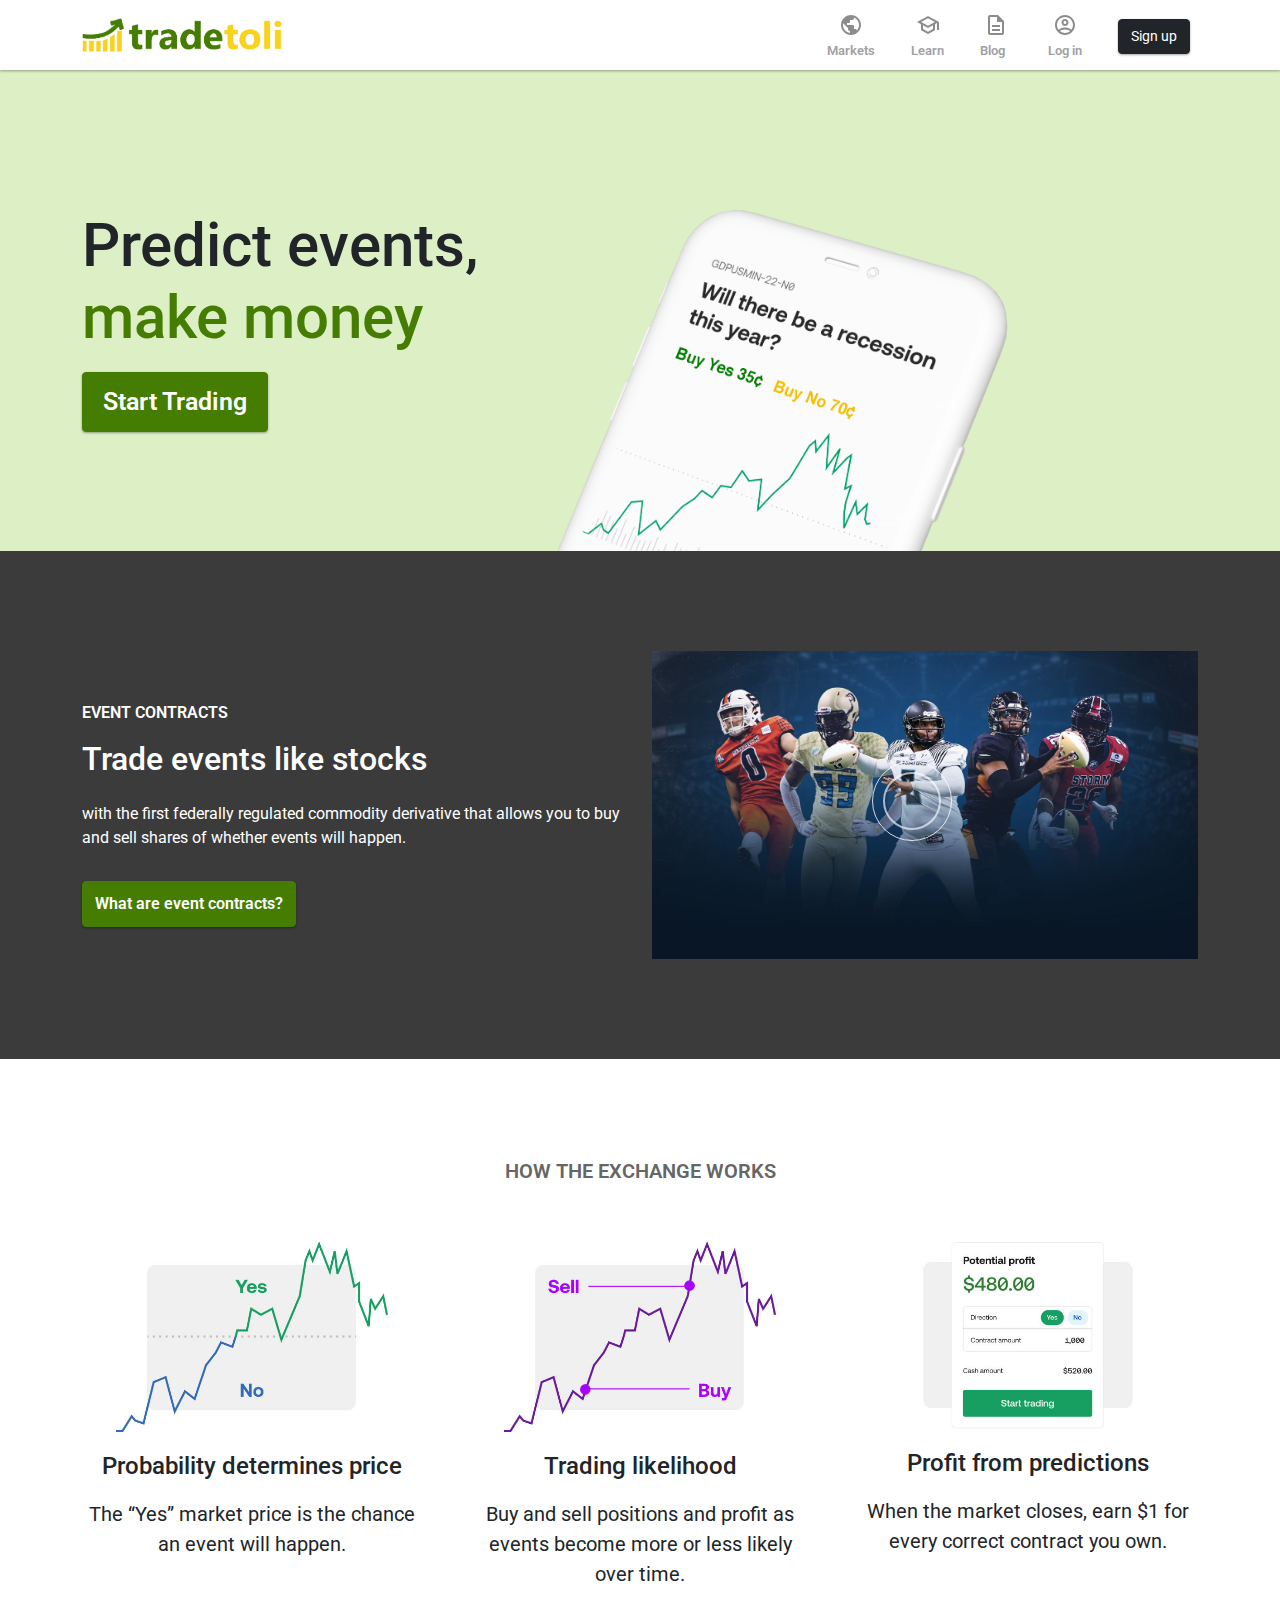
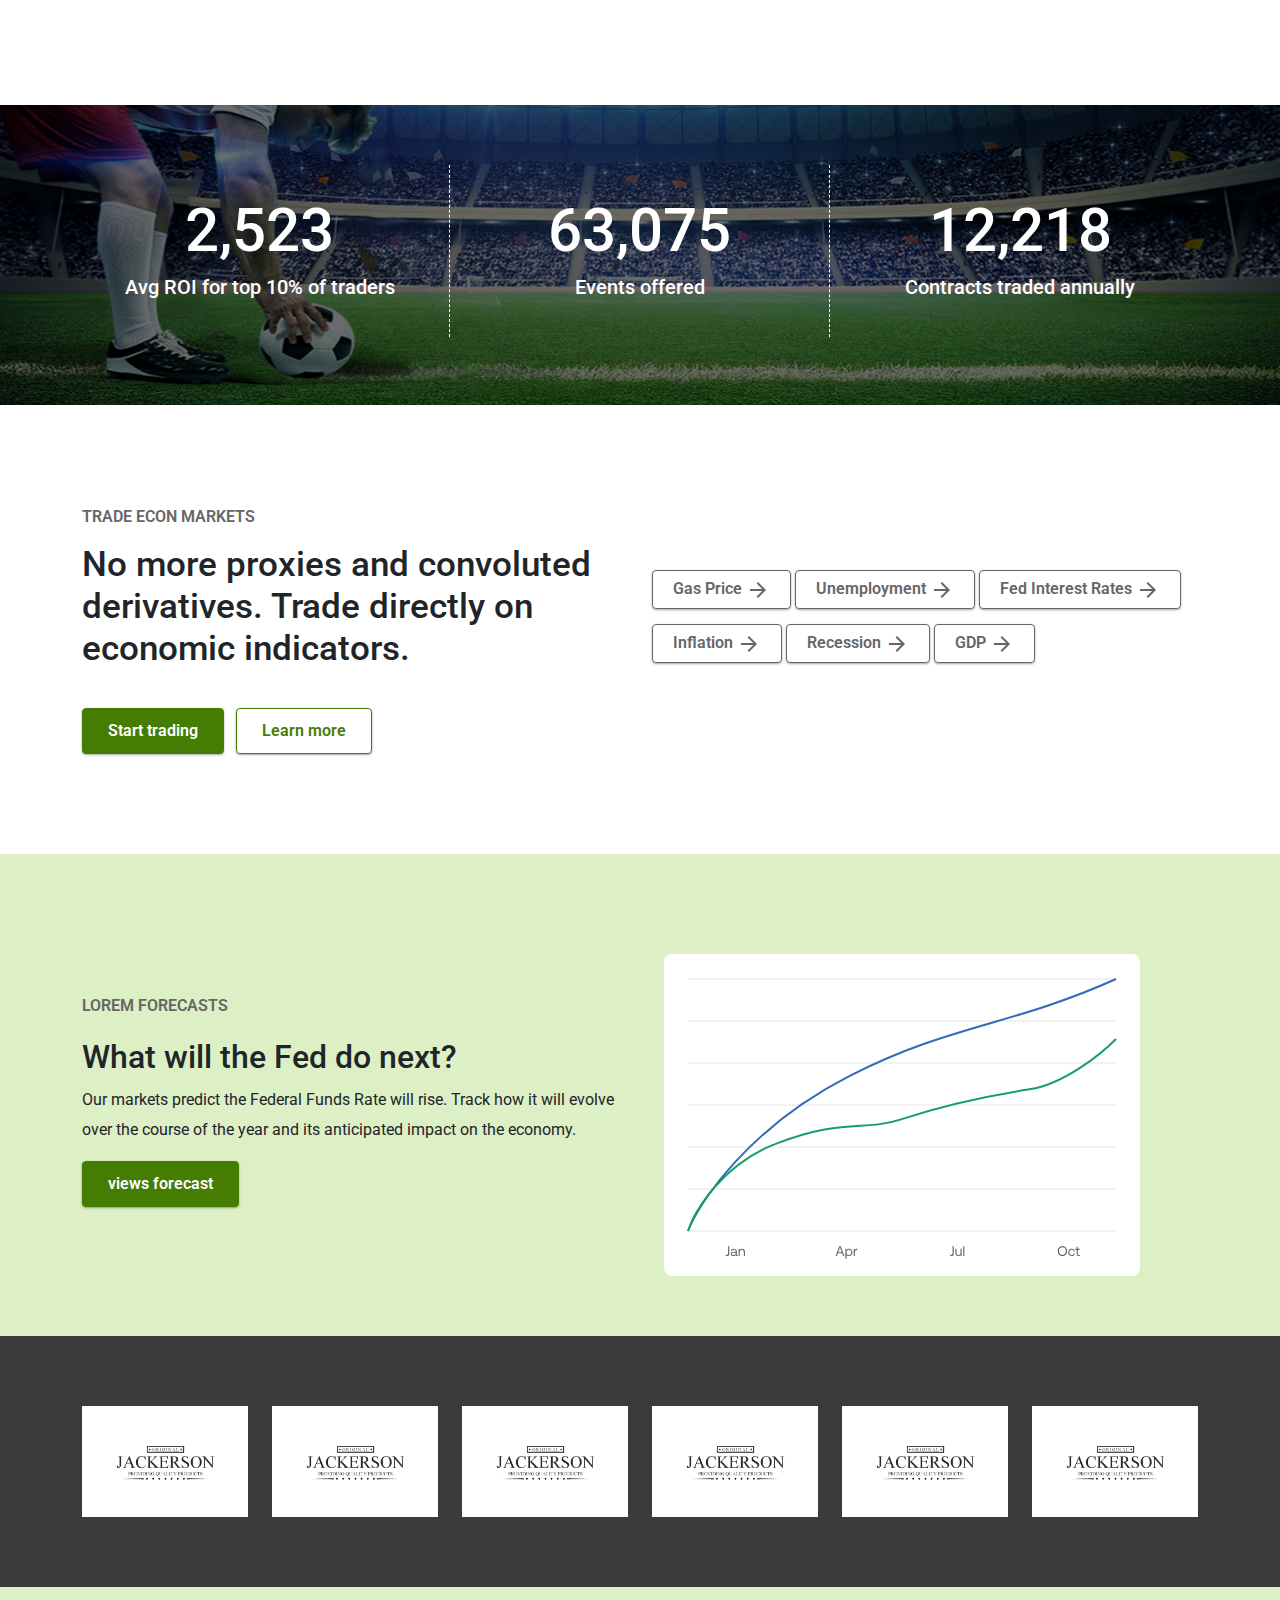
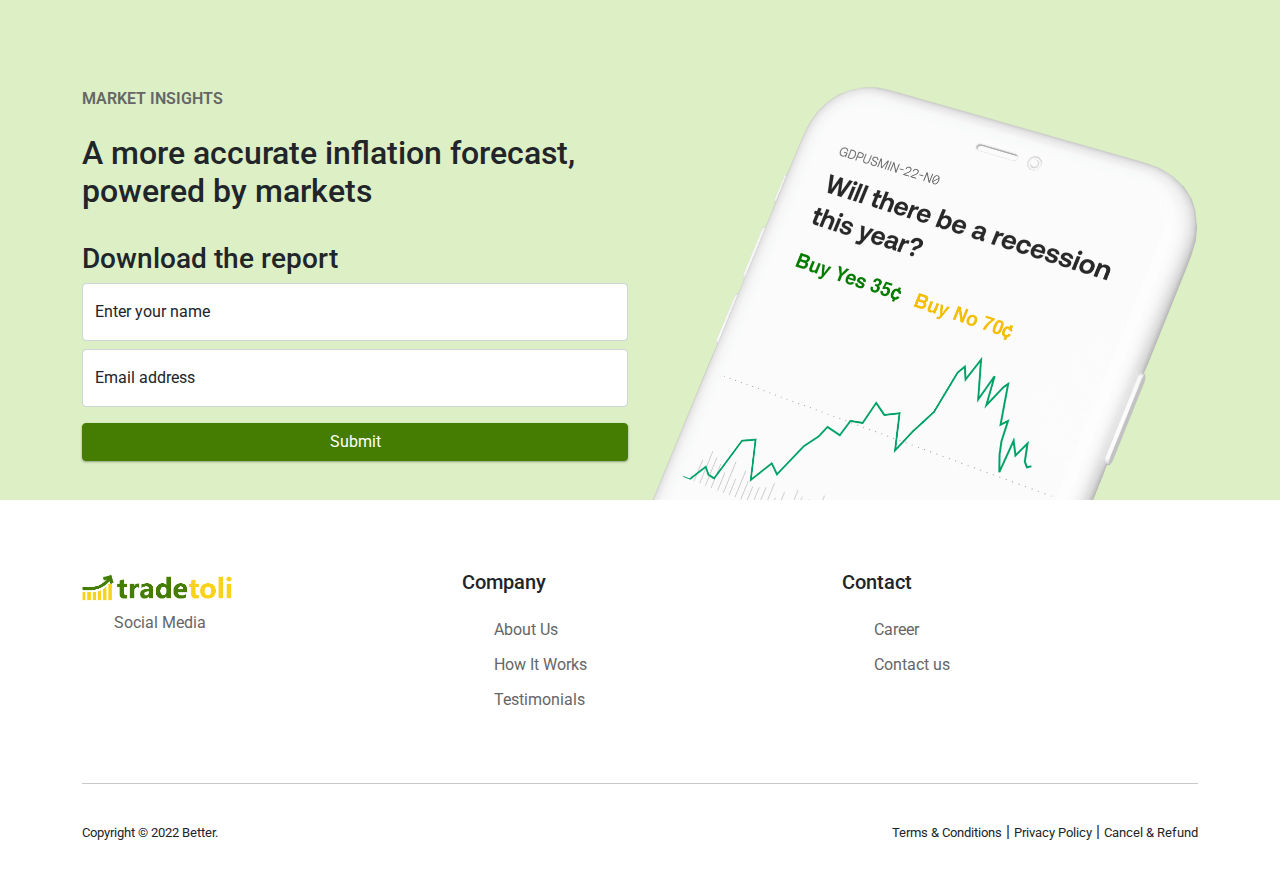
==== commit 8f2d1018: "Add all my files" ====
--- a/index.html
+++ b/index.html
@@ -23,12 +23,13 @@
 </head>
 
 <body>
+  
 
   <div class="navbar-cover">
     <nav id="navbar_top" class="navbar navbar-expand-lg">
       <div class="container">
         <a class="navbar-brand" href="index.html">
-          <h2>Logo</h2>
+          <img src="images/Tradetoli--png.png" alt="logo" style="width:200px;">
         </a>
         <button class="navbar-toggler" type="button" data-bs-toggle="collapse" data-bs-target="#main_nav"
           aria-expanded="false" aria-label="Toggle navigation">
@@ -72,7 +73,7 @@
                 Blog
               </a>
             </li>
-            <li class="nav-item"><a class="nav-link n" href="">
+            <li class="nav-item"><a class="nav-link n" href="sign-in.html">
                 <div class="icons">
                   <svg class="icons-root" focusable="false" viewBox="0 0 24 24" color="rgba(0, 0, 0, 0.45)"
                     aria-hidden="true" style="font-size: 24px; vertical-align: middle;">
@@ -84,7 +85,7 @@
                 Log in
               </a>
             </li>
-            <li class="nav-item"><a class="nav-link" href="">
+            <li class="nav-item"><a class="nav-link" href="sign-up.html">
                 <button type="button" class="btn btn-dark">Sign up</button>
               </a></li>
           </ul>
@@ -298,7 +299,6 @@
 
     </div>
   </section>
-
   <section id="for-cast-wrapper">
     <div class="container">
       <div class="row g-lg-5">
@@ -394,8 +394,10 @@
       <div class="row">
         <div class="col-md-4">
           <div class="f-cover">
-            <h1>Logo</h1>
+            <img src="images/Tradetoli--png.png" alt="logo" style="width:150px;">
+            <ul>
             <li>Social Media</li>
+            </ul>
             <div class="social">
               <span><i class="fab fa-facebook-f"></i></span>
               <span><i class="fab fa-twitter"></i></span>
@@ -407,16 +409,20 @@
         <div class="col-md-4">
           <div class="f-cover">
             <h5>Company</h5>
+            <ul>
             <li>About Us</li>
             <li>How It Works</li>
             <li>Testimonials</li>
+            </ul>
           </div>
         </div>
         <div class="col-md-4">
           <div class="f-cover">
             <h5>Contact</h5>
+            <ul>
             <li>Career</li>
             <li>Contact us</li>
+            </ul>
           </div>
 
         </div>
@@ -439,13 +445,11 @@
     </div>
   </section>
 
+
+
+  <script src="js/owl.carousel.min.js"></script>
   <script src="js/main.js"></script>
-  <script src="js/owl.carousel.min.js"></script>
   <script src="js/popper.min.js"></script>
-  <script src="js/wow.min.js"></script>
-  <script>
-    new WOW().init();
-  </script>
   <script src="js/internal.min.js"></script>
 
 </body>
--- a/sass/main.css
+++ b/sass/main.css
@@ -6,6 +6,27 @@
 body {
   font-family: 'Roboto', sans-serif;
   background-color: #fff;
+}
+
+.btn {
+  -webkit-transition: 0.6s;
+  transition: 0.6s;
+  -webkit-box-shadow: 0 1px 3px rgba(0, 0, 0, 0.12), 0 1px 2px rgba(0, 0, 0, 0.24);
+          box-shadow: 0 1px 3px rgba(0, 0, 0, 0.12), 0 1px 2px rgba(0, 0, 0, 0.24);
+  -webkit-transition: all 0.3s cubic-bezier(0.25, 0.8, 0.25, 1);
+  transition: all 0.3s cubic-bezier(0.25, 0.8, 0.25, 1);
+}
+
+.btn:hover {
+  background-color: #f9d21e !important;
+  border-color: #f9d21e !important;
+  color: #000 !important;
+}
+
+.btn-check:focus + .btn,
+.btn:focus {
+  -webkit-box-shadow: unset;
+          box-shadow: unset;
 }
 
 .fixed-top {
@@ -21,8 +42,7 @@
 
 #navbar_top {
   background-color: #fff;
-  padding-top: 0px !important;
-  padding-bottom: 0px !important;
+  padding: 0 0 !important;
   height: 70px;
   -webkit-box-shadow: 0 1px 3px rgba(0, 0, 0, 0.12), 0 1px 2px rgba(0, 0, 0, 0.24);
           box-shadow: 0 1px 3px rgba(0, 0, 0, 0.12), 0 1px 2px rgba(0, 0, 0, 0.24);
@@ -37,8 +57,8 @@
 }
 
 .navbar-cover .n:hover {
-  color: #1a3156 !important;
-  background-color: #f6f6f6;
+  color: #000 !important;
+  background-color: #dcefc5;
 }
 
 .navbar-cover .n {
@@ -76,10 +96,6 @@
   transition: fill 200ms cubic-bezier(0.4, 0, 0.2, 1) 0ms;
   -ms-flex-negative: 0;
       flex-shrink: 0;
-  -webkit-user-select: none;
-     -moz-user-select: none;
-      -ms-user-select: none;
-          user-select: none;
 }
 
 .navbar-cover .btn {
@@ -88,7 +104,7 @@
 }
 
 #hero-wrapper {
-  background-color: #dbe6ef;
+  background-color: #dcefc5;
   width: 100%;
   padding-top: 130px;
 }
@@ -102,7 +118,7 @@
 }
 
 #hero-wrapper .hero-title span {
-  color: #428dc9;
+  color: #447d02;
 }
 
 #hero-wrapper .hero-img {
@@ -118,8 +134,8 @@
   padding-right: 20px;
   font-size: 25px;
   font-weight: 600;
-  background-color: #428dc9;
-  border-color: #428dc9;
+  background-color: #447d02;
+  border-color: #447d02;
 }
 
 #hero-wrapper .btn:hover {
@@ -154,8 +170,8 @@
 }
 
 #event-wrapper .event-btn .btn {
-  background-color: #428dc9;
-  border-color: #428dc9;
+  background-color: #447d02;
+  border-color: #447d02;
   font-weight: 600;
   padding-top: 10px;
   padding-bottom: 10px;
@@ -179,6 +195,10 @@
   border: unset;
   -webkit-box-shadow: unset;
           box-shadow: unset;
+}
+
+#event-wrapper .video-cover .btn:hover {
+  background-color: unset !important;
 }
 
 #event-wrapper .video-cover i {
@@ -386,17 +406,19 @@
 }
 
 #trade-markets-wrapper .trade-btn .btn-primary {
-  background-color: #428dc9;
-  border-color: #428dc9;
+  background-color: #447d02;
+  border-color: #447d02;
 }
 
 #trade-markets-wrapper .trade-btn .btn-outline-primary {
-  border-color: #428dc9;
+  border-color: #447d02;
+  color: #447d02;
 }
 
 #trade-markets-wrapper .btn:hover {
   background-color: #666;
   border-color: #666;
+  color: #fff;
 }
 
 #trade-markets-wrapper .trade-details {
@@ -408,7 +430,6 @@
   border-color: #666;
   color: #666;
   font-weight: 600;
-  border-radius: 20vw;
   padding-left: 20px;
   padding-right: 20px;
 }
@@ -427,14 +448,10 @@
   transition: fill 200ms cubic-bezier(0.4, 0, 0.2, 1) 0ms;
   -ms-flex-negative: 0;
       flex-shrink: 0;
-  -webkit-user-select: none;
-     -moz-user-select: none;
-      -ms-user-select: none;
-          user-select: none;
 }
 
 #for-cast-wrapper {
-  background-color: #dbe6ef;
+  background-color: #dcefc5;
   padding-top: 100px;
   padding-bottom: 60px;
   width: 100%;
@@ -460,8 +477,8 @@
 }
 
 #for-cast-wrapper .btn {
-  background-color: #428dc9;
-  border-color: #428dc9;
+  background-color: #447d02;
+  border-color: #447d02;
   padding-top: 10px;
   padding-bottom: 10px;
   padding-left: 25px;
@@ -485,7 +502,7 @@
 }
 
 #market-insights {
-  background-color: #dbe6ef;
+  background-color: #dcefc5;
   padding-top: 100px;
   padding-bottom: 0px;
 }
@@ -506,8 +523,8 @@
 
 #market-insights .btn {
   width: 100%;
-  background-color: #428dc9;
-  border-color: #428dc9;
+  background-color: #447d02;
+  border-color: #447d02;
 }
 
 #market-insights .btn:hover {
@@ -562,9 +579,9 @@
 }
 
 #sign-in-wrapper {
-  background-color: #dbe6ef;
+  background-color: #dcefc5;
   padding-top: 100px;
-  padding-bottom: 100px;
+  height: auto;
 }
 
 #sign-in-wrapper .form-cover {
@@ -582,10 +599,6 @@
   transition: fill 200ms cubic-bezier(0.4, 0, 0.2, 1) 0ms;
   -ms-flex-negative: 0;
       flex-shrink: 0;
-  -webkit-user-select: none;
-     -moz-user-select: none;
-      -ms-user-select: none;
-          user-select: none;
 }
 
 #sign-in-wrapper span {
@@ -598,8 +611,8 @@
 }
 
 #sign-in-wrapper .login-btn .btn:hover {
-  background-color: #428dc9;
-  border-color: #428dc9;
+  background-color: #447d02;
+  border-color: #447d02;
 }
 
 #sign-in-wrapper .login-btn {
@@ -634,4 +647,297 @@
 #sign-in-wrapper .create-btn .btn:hover {
   background-color: #a5a5a5;
 }
+
+#sign-in-wrapper .field-icon {
+  position: absolute;
+  top: 22px;
+  right: 10px;
+}
+
+#sign-in-wrapper .fa-eye {
+  color: #929292;
+}
+
+#verifiy-your-number .form-control {
+  -webkit-box-shadow: unset;
+          box-shadow: unset;
+}
+
+#sign-in-wrapper .sign-up-cover h2 {
+  font-size: 20px;
+}
+
+#sign-in-wrapper .typewrite {
+  color: #447d02;
+  font-size: 27px;
+}
+
+#sign-in-wrapper .sign-up-cover .btn {
+  width: 100%;
+  padding: 10px 10px;
+}
+
+/*form styles*/
+#msform {
+  width: 100%;
+  position: relative;
+}
+
+#msform label {
+  text-align: left;
+}
+
+#msform fieldset {
+  background: transparent;
+  border: 0 none;
+  -webkit-box-sizing: border-box;
+  box-sizing: border-box;
+}
+
+#msform fieldset:not(:first-of-type) {
+  display: none;
+}
+
+/*inputs*/
+#msform input,
+#msform textarea {
+  margin-bottom: 0px;
+  width: 100%;
+  -webkit-box-sizing: border-box;
+  box-sizing: border-box;
+  color: #2C3E50;
+  font-size: 13px;
+}
+
+/*buttons*/
+#msform .action-button {
+  width: 100px;
+  background: #666;
+  font-weight: bold;
+  color: white;
+  border: 0 none;
+  border-radius: 1px;
+  cursor: pointer;
+  padding: 10px 5px;
+  margin: 40px 0px 0px 0px;
+}
+
+#msform .action-button:hover,
+#msform .action-button:focus {
+  background-color: #447d02;
+}
+
+.mult-page-form {
+  background-color: #dcefc5;
+  padding-bottom: 200px;
+}
+
+.mult-page-form .form-select {
+  -webkit-box-shadow: unset;
+          box-shadow: unset;
+  border-radius: 0;
+  height: 45px;
+  border-right: unset;
+}
+
+.mult-page-form .form-control {
+  -webkit-box-shadow: unset;
+          box-shadow: unset;
+  border-radius: 0;
+  height: 45px;
+}
+
+.mult-page-form label {
+  font-weight: 600;
+  line-height: 10px;
+}
+
+.navbar-cover .evt-seach .btn-outline-secondary {
+  background-color: #f1f1f1;
+  height: 40px;
+  -webkit-box-shadow: unset;
+          box-shadow: unset;
+  border: unset;
+}
+
+.navbar-cover .evt-seach .form-control {
+  background-color: #f1f1f1;
+  height: 40px;
+  -webkit-box-shadow: unset;
+          box-shadow: unset;
+  margin-top: 10px;
+  width: 300px;
+  border-color: #f1f1f1;
+}
+
+.navbar-cover .evt-seach .form-control:focus {
+  border-color: #f1f1f1;
+}
+
+#events-wrapper {
+  background-color: #fff;
+  padding-top: 80px;
+  padding-bottom: 80px;
+}
+
+#events-wrapper .title {
+  padding-right: 40%;
+  padding-top: 5px;
+}
+
+#events-wrapper .display-event {
+  padding-top: 20px;
+}
+
+#events-wrapper .display-event li {
+  list-style: none;
+}
+
+#events-wrapper .display-event ul {
+  padding-left: 0px;
+}
+
+#navbar_top-event {
+  background-color: #fff;
+  padding: 0 0 !important;
+  height: 70px;
+  -webkit-box-shadow: 0 1px 3px rgba(0, 0, 0, 0.12), 0 1px 2px rgba(0, 0, 0, 0.24);
+          box-shadow: 0 1px 3px rgba(0, 0, 0, 0.12), 0 1px 2px rgba(0, 0, 0, 0.24);
+  -webkit-transition: all 0.3s cubic-bezier(0.25, 0.8, 0.25, 1);
+  transition: all 0.3s cubic-bezier(0.25, 0.8, 0.25, 1);
+}
+
+#navbar_top-menu {
+  background-color: #fff;
+  border-bottom: 1px solid #f0f0f0;
+}
+
+#navbar_top-menu .btn-primary {
+  background-color: #e4e4e4;
+  color: #666;
+  border-color: #e4e4e4;
+  -webkit-box-shadow: unset;
+          box-shadow: unset;
+  width: 100%;
+  border-radius: 10vw;
+  font-size: 14px;
+}
+
+#navbar_top-menu .owl-theme .owl-nav .owl-next {
+  position: absolute;
+  right: -50px;
+  top: 0;
+  width: 30px;
+  background-color: #e4e4e4;
+  height: 30px;
+  border-radius: 20%;
+}
+
+#navbar_top-menu .owl-theme .owl-nav span {
+  font-size: 30px;
+  padding: 0;
+  line-height: 28px;
+}
+
+#navbar_top-menu .owl-theme .owl-nav:hover span {
+  color: #000;
+}
+
+#navbar_top-menu .owl-theme .owl-nav .owl-prev {
+  position: absolute;
+  left: -50px;
+  top: 0;
+  width: 30px;
+  background-color: #e4e4e4;
+  height: 30px;
+  border-radius: 20%;
+}
+
+.learn-more {
+  text-align: center;
+  background-color: #dcefc5;
+  padding-top: 20px;
+  padding-bottom: 8px;
+  border-radius: 10px;
+  border: 1px solid #badd94;
+}
+
+.learn-more a {
+  text-decoration: none;
+  color: #447d02;
+}
+
+.learn-more p {
+  font-size: 14px;
+  font-weight: 600;
+}
+
+.event-box {
+  padding-top: 30px;
+}
+
+.event-box .box-cover {
+  border: 1px solid #f0f0f0;
+  padding: 15px 15px 15px 15px;
+  border-radius: 12px;
+}
+
+.event-box .text-right {
+  float: right;
+  color: blue;
+  padding-right: 5px;
+  font-size: 13px;
+}
+
+.event-box .text-number {
+  float: right;
+  color: #447d02;
+  font-size: 13px;
+}
+
+.event-box .timing {
+  border-bottom: 1px solid #dcefc5;
+  padding-top: 12px;
+}
+
+.event-box .btn-secondary {
+  background-color: unset;
+  -webkit-box-shadow: unset;
+          box-shadow: unset;
+  padding-left: 0;
+  color: #a7a6a6;
+  font-weight: 600;
+  border: unset;
+  margin-top: 10px;
+}
+
+.event-box .btn-secondary:hover {
+  background-color: unset !important;
+}
+
+.event-box .icons-top {
+  padding-bottom: 10px;
+}
+
+.event-box .icons-top i {
+  font-size: 27px;
+}
+
+.event-box span {
+  font-size: 14px;
+  font-weight: 600;
+}
+
+.event-box .down {
+  margin-top: 10px;
+}
+
+.event-box .box-cover:hover {
+  border-color: #447d02;
+}
+
+.event-box a {
+  text-decoration: none;
+  color: #666;
+}
 /*# sourceMappingURL=main.css.map */